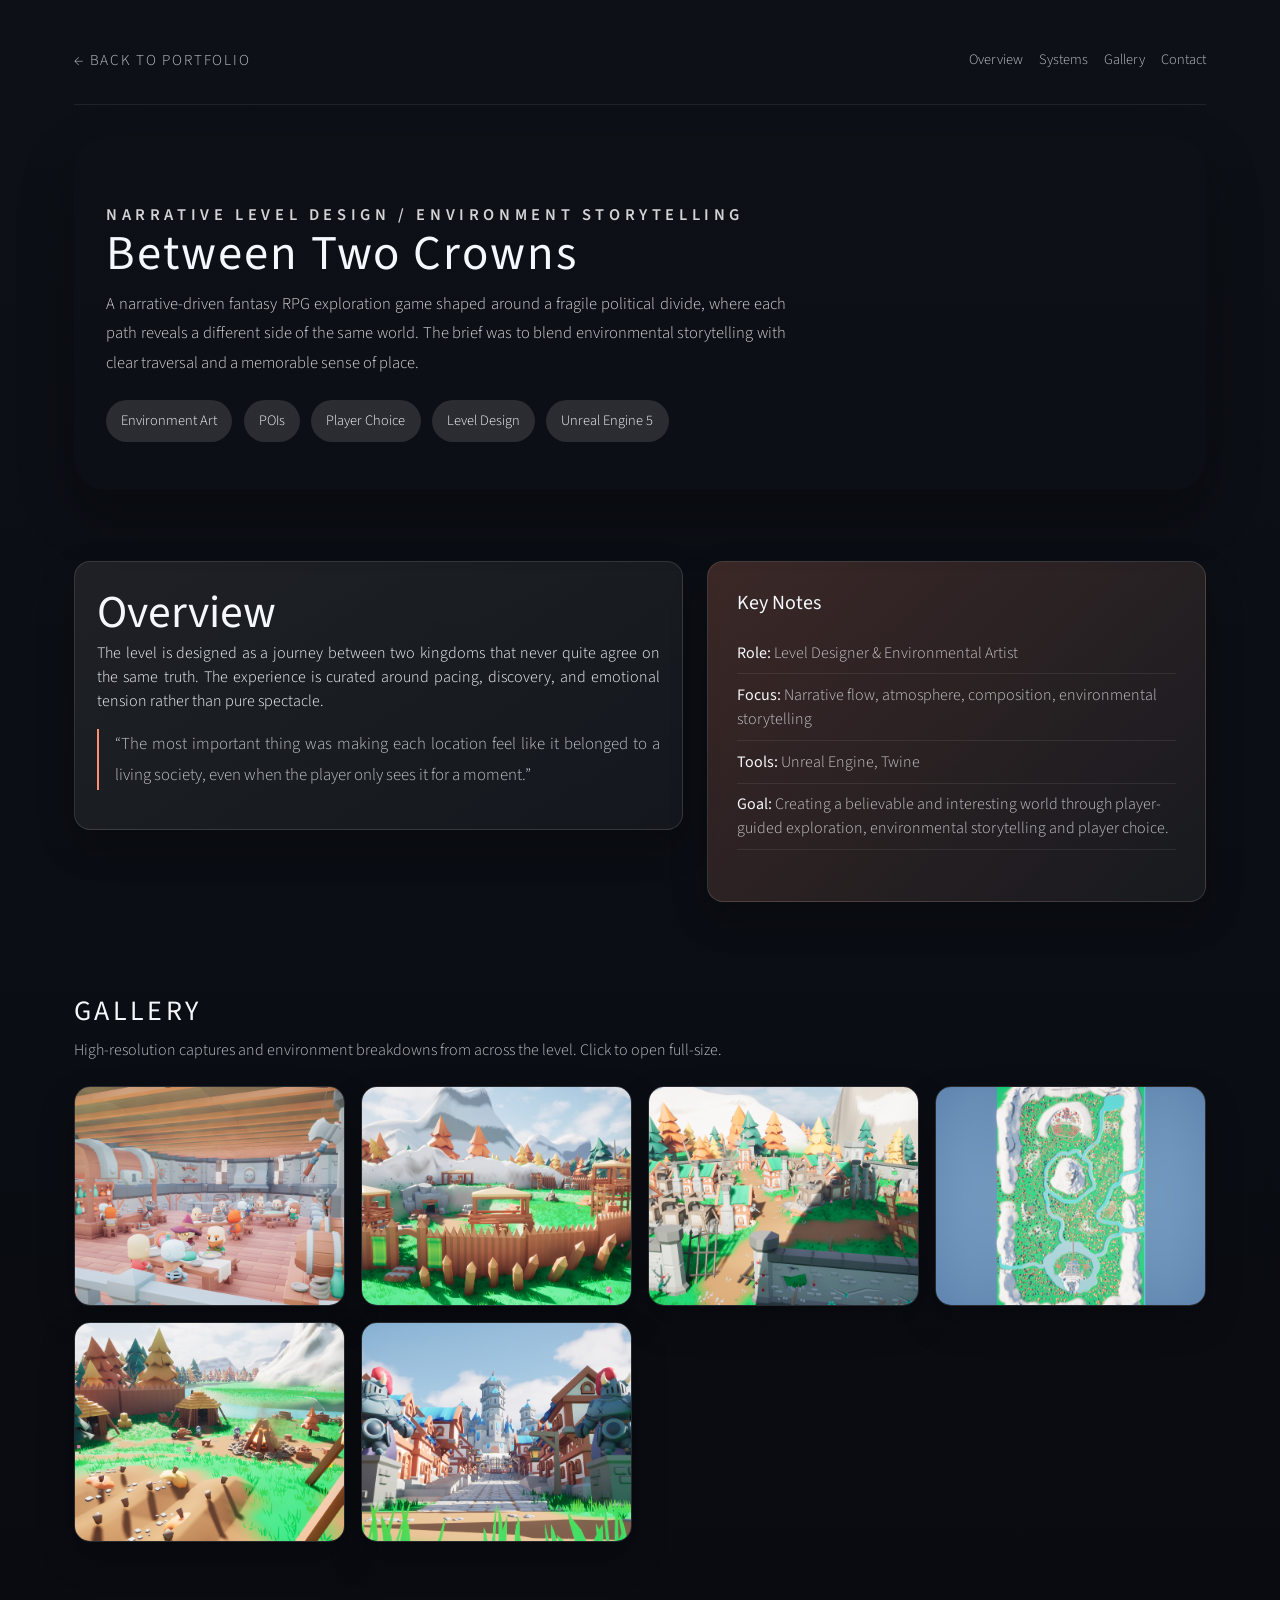
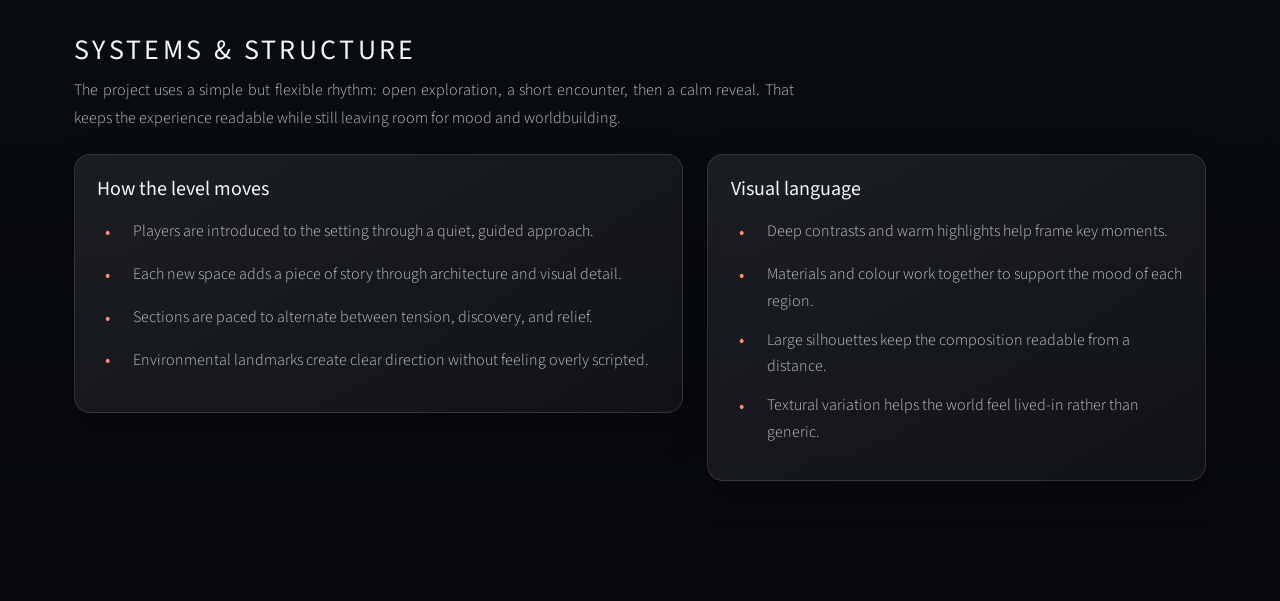
==== between-two-crowns.html @ bf607b64 "Updated to look like old website" ====
<!DOCTYPE HTML>
<html>
	<head>
		<title>Between Two Crowns | Zak Brown</title>
		<meta charset="utf-8" />
		<meta name="viewport" content="width=device-width, initial-scale=1, user-scalable=no" />
		<link rel="stylesheet" href="assets/css/main.css" />
	</head>
	<body class="project-page">
		<div class="project-shell">
			<nav class="project-nav" aria-label="Project navigation">
				<a class="project-nav__link" href="index.html">← Back to portfolio</a>
				<div class="project-nav__menu">
					<a href="#overview">Overview</a>
					<a href="#systems">Systems</a>
					<a href="#gallery">Gallery</a>
					<a href="#contact">Contact</a>
				</div>
			</nav>

			<header class="project-hero">
				<div class="project-hero__content">
					<p class="project-hero__eyebrow">Narrative level design / environment storytelling</p>
					<h1>Between Two Crowns</h1>
					<p>A narrative-driven fantasy RPG exploration game shaped around a fragile political divide, where each path reveals a different side of the same world. The brief was to blend environmental storytelling with clear traversal and a memorable sense of place.</p>
					<div class="project-hero__meta" aria-label="Project tags">
						<span>Environment Art</span>
						<span>POIs</span>
						<span>Player Choice</span>
						<span>Level Design</span>
						<span>Unreal Engine 5</span>
					</div>
				</div>
			</header>

			<section id="overview" class="project-section">
			<div class="project-grid">
				<div class="project-card">
					<h2>Overview</h2>
						<p>The level is designed as a journey between two kingdoms that never quite agree on the same truth. The experience is curated around pacing, discovery, and emotional tension rather than pure spectacle.</p>
						<p class="project-quote">“The most important thing was making each location feel like it belonged to a living society, even when the player only sees it for a moment.”</p>
					</div>
				<div class="project-card project-card--feature">
					<div class="project-section__header">	
						<h3>Key Notes</h3>
							<ul class="project-stat-list">
								<li><strong>Role:</strong> Level Designer &amp; Environmental Artist</li>
								<li><strong>Focus:</strong> Narrative flow, atmosphere, composition, environmental storytelling</li>
								<li><strong>Tools:</strong> Unreal Engine, Twine</li>
								<li><strong>Goal:</strong> Creating a believable and interesting world through player-guided exploration, environmental storytelling and player choice.</li>
							</ul>
				</div>
			</div>
			</section>

			<section id="gallery" class="project-section project-gallery--fullwidth">
				<div class="project-section__header">
			<h2>Gallery</h2>
			<p>High-resolution captures and environment breakdowns from across the level. Click to open full-size.</p>
				</div>
				<div class="project-gallery">
			<img src="images/between-two-crowns/Tavern.png" alt="Tavern" />
			<img src="images/between-two-crowns/SkeletonFort.png" alt="Skeleton Fort" />
			<img src="images/between-two-crowns/RuinedTown.png" alt="Ruined Town" />
			<img src="images/between-two-crowns/Map.png" alt="Level Map" />
			<img src="images/between-two-crowns/Farm.png" alt="Farm" />
			<img src="images/between-two-crowns/Castle.png" alt="Castle" />
				</div>
			</section>

			<section id="systems" class="project-section">
				<div class="project-section__header">
					<h2>Systems & structure</h2>
					<p>The project uses a simple but flexible rhythm: open exploration, a short encounter, then a calm reveal. That keeps the experience readable while still leaving room for mood and worldbuilding.</p>
				</div>
				<div class="project-grid">
					<div class="project-card">
						<h3>How the level moves</h3>
						<ul class="project-list">
							<li>Players are introduced to the setting through a quiet, guided approach.</li>
							<li>Each new space adds a piece of story through architecture and visual detail.</li>
							<li>Sections are paced to alternate between tension, discovery, and relief.</li>
							<li>Environmental landmarks create clear direction without feeling overly scripted.</li>
						</ul>
					</div>
					<div class="project-card">
						<h3>Visual language</h3>
						<ul class="project-list">
							<li>Deep contrasts and warm highlights help frame key moments.</li>
							<li>Materials and colour work together to support the mood of each region.</li>
							<li>Large silhouettes keep the composition readable from a distance.</li>
							<li>Textural variation helps the world feel lived-in rather than generic.</li>
						</ul>
					</div>
				</div>
			</section>
		</div>

	<!-- Scripts -->
		<script src="assets/js/jquery.min.js"></script>
		<script src="assets/js/jquery.dropotron.min.js"></script>
		<script src="assets/js/jquery.scrolly.min.js"></script>
		<script src="assets/js/jquery.scrollex.min.js"></script>
		<script src="assets/js/browser.min.js"></script>
		<script src="assets/js/breakpoints.min.js"></script>
		<script src="assets/js/util.js"></script>
		<script src="assets/js/main.js"></script>

	</body>
</html>
---- assets/css/main.css ----
@import url("https://fonts.googleapis.com/css?family=Source+Sans+Pro:300,300italic,400,400italic,600");
@import url("fontawesome-all.min.css");
:root {
  --color-bg: #0d1117;
  --color-surface: rgba(255, 255, 255, 0.05);
  --color-surface-strong: rgba(255, 255, 255, 0.08);
  --color-text: #f4f7fb;
  --color-text-muted: rgba(244, 247, 251, 0.76);
  --color-accent: #ff8f70;
  --color-accent-strong: #ffb099;
  --color-border: rgba(255, 255, 255, 0.12);
  --radius-lg: 2rem;
  --radius-md: 1rem;
  --shadow-lg: 0 24px 54px rgba(0, 0, 0, 0.32);
  --shadow-md: 0 16px 36px rgba(0, 0, 0, 0.24);
  --space-sm: 1rem;
  --space-md: 1.5rem;
  --space-lg: 2.5rem;
  --content-width: 1180px; }
/*
	Helios by HTML5 UP
	html5up.net | @ajlkn
	Free for personal and commercial use under the CCA 3.0 license (html5up.net/license)
*/
/*
	-----------------------------------------------------------
	Style guide
	-----------------------------------------------------------
	1. Breakpoints
	2. Reset and base styles
	3. Layout and structure
	4. Components and utilities
	5. Page sections
	6. Responsive adjustments
	-----------------------------------------------------------
*/
html, body, div, span, applet, object,
iframe, h1, h2, h3, h4, h5, h6, p, blockquote,
pre, a, abbr, acronym, address, big, cite,
code, del, dfn, em, img, ins, kbd, q, s, samp,
small, strike, strong, sub, sup, tt, var, b,
u, i, center, dl, dt, dd, ol, ul, li, fieldset,
form, label, legend, table, caption, tbody,
tfoot, thead, tr, th, td, article, aside,
canvas, details, embed, figure, figcaption,
footer, header, hgroup, menu, nav, output, ruby,
section, summary, time, mark, audio, video {
  margin: 0;
  padding: 0;
  border: 0;
  font-size: 100%;
  font: inherit;
  vertical-align: baseline; }

article, aside, details, figcaption, figure,
footer, header, hgroup, menu, nav, section {
  display: block; }

body {
  line-height: 1; }

ol, ul {
  list-style: none; }

blockquote, q {
  quotes: none; }
  blockquote:before, blockquote:after, q:before, q:after {
    content: '';
    content: none; }

table {
  border-collapse: collapse;
  border-spacing: 0; }

body {
  -webkit-text-size-adjust: none; }

mark {
  background-color: transparent;
  color: inherit; }

input::-moz-focus-inner {
  border: 0;
  padding: 0; }

input, select, textarea {
  -moz-appearance: none;
  -webkit-appearance: none;
  -ms-appearance: none;
  appearance: none; }

/* Basic */
html {
  box-sizing: border-box; }

*, *:before, *:after {
  box-sizing: inherit; }

body {
  background: var(--color-bg);
  color: var(--color-text);
  font-size: 15pt;
  line-height: 1.85em;
  font-family: "Source Sans Pro", sans-serif;
  font-weight: 300; }
  body.is-preload *, body.is-preload *:before, body.is-preload *:after {
    -moz-animation: none !important;
    -webkit-animation: none !important;
    -ms-animation: none !important;
    animation: none !important;
    -moz-transition: none !important;
    -webkit-transition: none !important;
    -ms-transition: none !important;
    transition: none !important; }

input, textarea, select {
  font-size: 15pt;
  line-height: 1.85em;
  font-family: "Source Sans Pro", sans-serif;
  font-weight: 300; }

h1, h2, h3, h4, h5, h6 {
  font-weight: 400;
  color: var(--color-text);
  line-height: 1.25em; }

h1 a, h2 a, h3 a, h4 a, h5 a, h6 a {
  color: inherit;
  text-decoration: none;
  border-bottom-color: transparent; }

h1 strong, h2 strong, h3 strong, h4 strong, h5 strong, h6 strong {
  font-weight: 600; }

h2 {
  font-size: 2.85em; }

h3 {
  font-size: 1.25em; }

h4 {
  font-size: 1em;
  margin: 0 0 0.25em 0; }

strong, b {
  font-weight: 400;
  color: var(--color-text); }

em, i {
  font-style: italic; }

a {
  color: inherit;
  border-bottom: solid 1px rgba(128, 128, 128, 0.15);
  text-decoration: none;
  -moz-transition: background-color 0.35s ease-in-out, color 0.35s ease-in-out, border-bottom-color 0.35s ease-in-out;
  -webkit-transition: background-color 0.35s ease-in-out, color 0.35s ease-in-out, border-bottom-color 0.35s ease-in-out;
  -ms-transition: background-color 0.35s ease-in-out, color 0.35s ease-in-out, border-bottom-color 0.35s ease-in-out;
  transition: background-color 0.35s ease-in-out, color 0.35s ease-in-out, border-bottom-color 0.35s ease-in-out; }
  a:hover {
    color: #ef8376;
    border-bottom-color: transparent; }

sub {
  position: relative;
  top: 0.5em;
  font-size: 0.8em; }

sup {
  position: relative;
  top: -0.5em;
  font-size: 0.8em; }

blockquote {
  border-left: solid 0.5em rgba(128, 128, 128, 0.2);
  padding: 1em 0 1em 2em;
  font-style: italic; }

p, ul, ol, dl, table {
  margin-bottom: 1em; }

p {
  text-align: justify; }

br.clear {
  clear: both; }

hr {
  position: relative;
  display: block;
  border: 0;
  top: 4.5em;
  margin-bottom: 9em;
  height: 6px;
  border-top: solid 1px rgba(128, 128, 128, 0.2);
  border-bottom: solid 1px rgba(128, 128, 128, 0.2); }
  hr:before, hr:after {
    content: '';
    position: absolute;
    top: -8px;
    display: block;
    width: 1px;
    height: 21px;
    background: rgba(128, 128, 128, 0.2); }
  hr:before {
    left: -1px; }
  hr:after {
    right: -1px; }

.timestamp {
  color: rgba(128, 128, 128, 0.75);
  font-size: 0.8em; }

/* Container */
.container {
  margin: 0 auto;
  max-width: 100%;
  width: 1400px; }
  @media screen and (max-width: 1680px) {
    .container {
      width: 1200px; } }
  @media screen and (max-width: 1280px) {
    .container {
      width: 100%; } }
  @media screen and (max-width: 960px) {
    .container {
      width: 100%; } }
  @media screen and (max-width: 840px) {
    .container {
      width: 100%; } }
  @media screen and (max-width: 736px) {
    .container {
      width: 100%; } }
/* Row */
.row {
  display: flex;
  flex-wrap: wrap;
  box-sizing: border-box;
  align-items: stretch; }
  .row > * {
    box-sizing: border-box; }
  .row.gtr-uniform > * > :last-child {
    margin-bottom: 0; }
  .row.aln-left {
    justify-content: flex-start; }
  .row.aln-center {
    justify-content: center; }
  .row.aln-right {
    justify-content: flex-end; }
  .row.aln-top {
    align-items: flex-start; }
  .row.aln-middle {
    align-items: center; }
  .row.aln-bottom {
    align-items: flex-end; }
  .row > .imp {
    order: -1; }
  .row > .col-1 {
    width: 8.33333%; }
  .row > .off-1 {
    margin-left: 8.33333%; }
  .row > .col-2 {
    width: 16.66667%; }
  .row > .off-2 {
    margin-left: 16.66667%; }
  .row > .col-3 {
    width: 25%; }
  .row > .off-3 {
    margin-left: 25%; }
  .row > .col-4 {
    width: 33.33333%; }
  .row > .off-4 {
    margin-left: 33.33333%; }
  .row > .col-5 {
    width: 41.66667%; }
  .row > .off-5 {
    margin-left: 41.66667%; }
  .row > .col-6 {
    width: 50%; }
  .row > .off-6 {
    margin-left: 50%; }
  .row > .col-7 {
    width: 58.33333%; }
  .row > .off-7 {
    margin-left: 58.33333%; }
  .row > .col-8 {
    width: 66.66667%; }
  .row > .off-8 {
    margin-left: 66.66667%; }
  .row > .col-9 {
    width: 75%; }
  .row > .off-9 {
    margin-left: 75%; }
  .row > .col-10 {
    width: 83.33333%; }
  .row > .off-10 {
    margin-left: 83.33333%; }
  .row > .col-11 {
    width: 91.66667%; }
  .row > .off-11 {
    margin-left: 91.66667%; }
  .row > .col-12 {
    width: 100%; }
  .row > .off-12 {
    margin-left: 100%; }
  .row.gtr-0 {
    margin-top: 0px;
    margin-left: 0px; }
    .row.gtr-0 > * {
      padding: 0px 0 0 0px; }
    .row.gtr-0.gtr-uniform {
      margin-top: 0px; }
      .row.gtr-0.gtr-uniform > * {
        padding-top: 0px; }
  .row.gtr-25 {
    margin-top: -10px;
    margin-left: -10px; }
    .row.gtr-25 > * {
      padding: 10px 0 0 10px; }
    .row.gtr-25.gtr-uniform {
      margin-top: -10px; }
      .row.gtr-25.gtr-uniform > * {
        padding-top: 10px; }
  .row.gtr-50 {
    margin-top: -20px;
    margin-left: -20px; }
    .row.gtr-50 > * {
      padding: 20px 0 0 20px; }
    .row.gtr-50.gtr-uniform {
      margin-top: -20px; }
      .row.gtr-50.gtr-uniform > * {
        padding-top: 20px; }
  .row {
    margin-top: -40px;
    margin-left: -40px; }
    .row > * {
      padding: 40px 0 0 40px; }
    .row.gtr-uniform {
      margin-top: -40px; }
      .row.gtr-uniform > * {
        padding-top: 40px; }
  .row.gtr-150 {
    margin-top: -60px;
    margin-left: -60px; }
    .row.gtr-150 > * {
      padding: 60px 0 0 60px; }
    .row.gtr-150.gtr-uniform {
      margin-top: -60px; }
      .row.gtr-150.gtr-uniform > * {
        padding-top: 60px; }
  .row.gtr-200 {
    margin-top: -80px;
    margin-left: -80px; }
    .row.gtr-200 > * {
      padding: 80px 0 0 80px; }
    .row.gtr-200.gtr-uniform {
      margin-top: -80px; }
      .row.gtr-200.gtr-uniform > * {
        padding-top: 80px; }
  @media screen and (max-width: 1680px) {
    .row {
      display: flex;
      flex-wrap: wrap;
      box-sizing: border-box;
      align-items: stretch; }
      .row > * {
        box-sizing: border-box; }
      .row.gtr-uniform > * > :last-child {
        margin-bottom: 0; }
      .row.aln-left {
        justify-content: flex-start; }
      .row.aln-center {
        justify-content: center; }
      .row.aln-right {
        justify-content: flex-end; }
      .row.aln-top {
        align-items: flex-start; }
      .row.aln-middle {
        align-items: center; }
      .row.aln-bottom {
        align-items: flex-end; }
      .row > .imp-wide {
        order: -1; }
      .row > .col-1-wide {
        width: 8.33333%; }
      .row > .off-1-wide {
        margin-left: 8.33333%; }
      .row > .col-2-wide {
        width: 16.66667%; }
      .row > .off-2-wide {
        margin-left: 16.66667%; }
      .row > .col-3-wide {
        width: 25%; }
      .row > .off-3-wide {
        margin-left: 25%; }
      .row > .col-4-wide {
        width: 33.33333%; }
      .row > .off-4-wide {
        margin-left: 33.33333%; }
      .row > .col-5-wide {
        width: 41.66667%; }
      .row > .off-5-wide {
        margin-left: 41.66667%; }
      .row > .col-6-wide {
        width: 50%; }
      .row > .off-6-wide {
        margin-left: 50%; }
      .row > .col-7-wide {
        width: 58.33333%; }
      .row > .off-7-wide {
        margin-left: 58.33333%; }
      .row > .col-8-wide {
        width: 66.66667%; }
      .row > .off-8-wide {
        margin-left: 66.66667%; }
      .row > .col-9-wide {
        width: 75%; }
      .row > .off-9-wide {
        margin-left: 75%; }
      .row > .col-10-wide {
        width: 83.33333%; }
      .row > .off-10-wide {
        margin-left: 83.33333%; }
      .row > .col-11-wide {
        width: 91.66667%; }
      .row > .off-11-wide {
        margin-left: 91.66667%; }
      .row > .col-12-wide {
        width: 100%; }
      .row > .off-12-wide {
        margin-left: 100%; }
      .row.gtr-0 {
        margin-top: 0px;
        margin-left: 0px; }
        .row.gtr-0 > * {
          padding: 0px 0 0 0px; }
        .row.gtr-0.gtr-uniform {
          margin-top: 0px; }
          .row.gtr-0.gtr-uniform > * {
            padding-top: 0px; }
      .row.gtr-25 {
        margin-top: -10px;
        margin-left: -10px; }
        .row.gtr-25 > * {
          padding: 10px 0 0 10px; }
        .row.gtr-25.gtr-uniform {
          margin-top: -10px; }
          .row.gtr-25.gtr-uniform > * {
            padding-top: 10px; }
      .row.gtr-50 {
        margin-top: -20px;
        margin-left: -20px; }
        .row.gtr-50 > * {
          padding: 20px 0 0 20px; }
        .row.gtr-50.gtr-uniform {
          margin-top: -20px; }
          .row.gtr-50.gtr-uniform > * {
            padding-top: 20px; }
      .row {
        margin-top: -40px;
        margin-left: -40px; }
        .row > * {
          padding: 40px 0 0 40px; }
        .row.gtr-uniform {
          margin-top: -40px; }
          .row.gtr-uniform > * {
            padding-top: 40px; }
      .row.gtr-150 {
        margin-top: -60px;
        margin-left: -60px; }
        .row.gtr-150 > * {
          padding: 60px 0 0 60px; }
        .row.gtr-150.gtr-uniform {
          margin-top: -60px; }
          .row.gtr-150.gtr-uniform > * {
            padding-top: 60px; }
      .row.gtr-200 {
        margin-top: -80px;
        margin-left: -80px; }
        .row.gtr-200 > * {
          padding: 80px 0 0 80px; }
        .row.gtr-200.gtr-uniform {
          margin-top: -80px; }
          .row.gtr-200.gtr-uniform > * {
            padding-top: 80px; } }
  @media screen and (max-width: 1280px) {
    .row {
      display: flex;
      flex-wrap: wrap;
      box-sizing: border-box;
      align-items: stretch; }
      .row > * {
        box-sizing: border-box; }
      .row.gtr-uniform > * > :last-child {
        margin-bottom: 0; }
      .row.aln-left {
        justify-content: flex-start; }
      .row.aln-center {
        justify-content: center; }
      .row.aln-right {
        justify-content: flex-end; }
      .row.aln-top {
        align-items: flex-start; }
      .row.aln-middle {
        align-items: center; }
      .row.aln-bottom {
        align-items: flex-end; }
      .row > .imp-normal {
        order: -1; }
      .row > .col-1-normal {
        width: 8.33333%; }
      .row > .off-1-normal {
        margin-left: 8.33333%; }
      .row > .col-2-normal {
        width: 16.66667%; }
      .row > .off-2-normal {
        margin-left: 16.66667%; }
      .row > .col-3-normal {
        width: 25%; }
      .row > .off-3-normal {
        margin-left: 25%; }
      .row > .col-4-normal {
        width: 33.33333%; }
      .row > .off-4-normal {
        margin-left: 33.33333%; }
      .row > .col-5-normal {
        width: 41.66667%; }
      .row > .off-5-normal {
        margin-left: 41.66667%; }
      .row > .col-6-normal {
        width: 50%; }
      .row > .off-6-normal {
        margin-left: 50%; }
      .row > .col-7-normal {
        width: 58.33333%; }
      .row > .off-7-normal {
        margin-left: 58.33333%; }
      .row > .col-8-normal {
        width: 66.66667%; }
      .row > .off-8-normal {
        margin-left: 66.66667%; }
      .row > .col-9-normal {
        width: 75%; }
      .row > .off-9-normal {
        margin-left: 75%; }
      .row > .col-10-normal {
        width: 83.33333%; }
      .row > .off-10-normal {
        margin-left: 83.33333%; }
      .row > .col-11-normal {
        width: 91.66667%; }
      .row > .off-11-normal {
        margin-left: 91.66667%; }
      .row > .col-12-normal {
        width: 100%; }
      .row > .off-12-normal {
        margin-left: 100%; }
      .row.gtr-0 {
        margin-top: 0px;
        margin-left: 0px; }
        .row.gtr-0 > * {
          padding: 0px 0 0 0px; }
        .row.gtr-0.gtr-uniform {
          margin-top: 0px; }
          .row.gtr-0.gtr-uniform > * {
            padding-top: 0px; }
      .row.gtr-25 {
        margin-top: -9px;
        margin-left: -9px; }
        .row.gtr-25 > * {
          padding: 9px 0 0 9px; }
        .row.gtr-25.gtr-uniform {
          margin-top: -9px; }
          .row.gtr-25.gtr-uniform > * {
            padding-top: 9px; }
      .row.gtr-50 {
        margin-top: -18px;
        margin-left: -18px; }
        .row.gtr-50 > * {
          padding: 18px 0 0 18px; }
        .row.gtr-50.gtr-uniform {
          margin-top: -18px; }
          .row.gtr-50.gtr-uniform > * {
            padding-top: 18px; }
      .row {
        margin-top: -36px;
        margin-left: -36px; }
        .row > * {
          padding: 36px 0 0 36px; }
        .row.gtr-uniform {
          margin-top: -36px; }
          .row.gtr-uniform > * {
            padding-top: 36px; }
      .row.gtr-150 {
        margin-top: -54px;
        margin-left: -54px; }
        .row.gtr-150 > * {
          padding: 54px 0 0 54px; }
        .row.gtr-150.gtr-uniform {
          margin-top: -54px; }
          .row.gtr-150.gtr-uniform > * {
            padding-top: 54px; }
      .row.gtr-200 {
        margin-top: -72px;
        margin-left: -72px; }
        .row.gtr-200 > * {
          padding: 72px 0 0 72px; }
        .row.gtr-200.gtr-uniform {
          margin-top: -72px; }
          .row.gtr-200.gtr-uniform > * {
            padding-top: 72px; } }
  @media screen and (max-width: 960px) {
    .row {
      display: flex;
      flex-wrap: wrap;
      box-sizing: border-box;
      align-items: stretch; }
      .row > * {
        box-sizing: border-box; }
      .row.gtr-uniform > * > :last-child {
        margin-bottom: 0; }
      .row.aln-left {
        justify-content: flex-start; }
      .row.aln-center {
        justify-content: center; }
      .row.aln-right {
        justify-content: flex-end; }
      .row.aln-top {
        align-items: flex-start; }
      .row.aln-middle {
        align-items: center; }
      .row.aln-bottom {
        align-items: flex-end; }
      .row > .imp-narrow {
        order: -1; }
      .row > .col-1-narrow {
        width: 8.33333%; }
      .row > .off-1-narrow {
        margin-left: 8.33333%; }
      .row > .col-2-narrow {
        width: 16.66667%; }
      .row > .off-2-narrow {
        margin-left: 16.66667%; }
      .row > .col-3-narrow {
        width: 25%; }
      .row > .off-3-narrow {
        margin-left: 25%; }
      .row > .col-4-narrow {
        width: 33.33333%; }
      .row > .off-4-narrow {
        margin-left: 33.33333%; }
      .row > .col-5-narrow {
        width: 41.66667%; }
      .row > .off-5-narrow {
        margin-left: 41.66667%; }
      .row > .col-6-narrow {
        width: 50%; }
      .row > .off-6-narrow {
        margin-left: 50%; }
      .row > .col-7-narrow {
        width: 58.33333%; }
      .row > .off-7-narrow {
        margin-left: 58.33333%; }
      .row > .col-8-narrow {
        width: 66.66667%; }
      .row > .off-8-narrow {
        margin-left: 66.66667%; }
      .row > .col-9-narrow {
        width: 75%; }
      .row > .off-9-narrow {
        margin-left: 75%; }
      .row > .col-10-narrow {
        width: 83.33333%; }
      .row > .off-10-narrow {
        margin-left: 83.33333%; }
      .row > .col-11-narrow {
        width: 91.66667%; }
      .row > .off-11-narrow {
        margin-left: 91.66667%; }
      .row > .col-12-narrow {
        width: 100%; }
      .row > .off-12-narrow {
        margin-left: 100%; }
      .row.gtr-0 {
        margin-top: 0px;
        margin-left: 0px; }
        .row.gtr-0 > * {
          padding: 0px 0 0 0px; }
        .row.gtr-0.gtr-uniform {
          margin-top: 0px; }
          .row.gtr-0.gtr-uniform > * {
            padding-top: 0px; }
      .row.gtr-25 {
        margin-top: -8px;
        margin-left: -8px; }
        .row.gtr-25 > * {
          padding: 8px 0 0 8px; }
        .row.gtr-25.gtr-uniform {
          margin-top: -8px; }
          .row.gtr-25.gtr-uniform > * {
            padding-top: 8px; }
      .row.gtr-50 {
        margin-top: -16px;
        margin-left: -16px; }
        .row.gtr-50 > * {
          padding: 16px 0 0 16px; }
        .row.gtr-50.gtr-uniform {
          margin-top: -16px; }
          .row.gtr-50.gtr-uniform > * {
            padding-top: 16px; }
      .row {
        margin-top: -32px;
        margin-left: -32px; }
        .row > * {
          padding: 32px 0 0 32px; }
        .row.gtr-uniform {
          margin-top: -32px; }
          .row.gtr-uniform > * {
            padding-top: 32px; }
      .row.gtr-150 {
        margin-top: -48px;
        margin-left: -48px; }
        .row.gtr-150 > * {
          padding: 48px 0 0 48px; }
        .row.gtr-150.gtr-uniform {
          margin-top: -48px; }
          .row.gtr-150.gtr-uniform > * {
            padding-top: 48px; }
      .row.gtr-200 {
        margin-top: -64px;
        margin-left: -64px; }
        .row.gtr-200 > * {
          padding: 64px 0 0 64px; }
        .row.gtr-200.gtr-uniform {
          margin-top: -64px; }
          .row.gtr-200.gtr-uniform > * {
            padding-top: 64px; } }
  @media screen and (max-width: 840px) {
    .row {
      display: flex;
      flex-wrap: wrap;
      box-sizing: border-box;
      align-items: stretch; }
      .row > * {
        box-sizing: border-box; }
      .row.gtr-uniform > * > :last-child {
        margin-bottom: 0; }
      .row.aln-left {
        justify-content: flex-start; }
      .row.aln-center {
        justify-content: center; }
      .row.aln-right {
        justify-content: flex-end; }
      .row.aln-top {
        align-items: flex-start; }
      .row.aln-middle {
        align-items: center; }
      .row.aln-bottom {
        align-items: flex-end; }
      .row > .imp-narrower {
        order: -1; }
      .row > .col-1-narrower {
        width: 8.33333%; }
      .row > .off-1-narrower {
        margin-left: 8.33333%; }
      .row > .col-2-narrower {
        width: 16.66667%; }
      .row > .off-2-narrower {
        margin-left: 16.66667%; }
      .row > .col-3-narrower {
        width: 25%; }
      .row > .off-3-narrower {
        margin-left: 25%; }
      .row > .col-4-narrower {
        width: 33.33333%; }
      .row > .off-4-narrower {
        margin-left: 33.33333%; }
      .row > .col-5-narrower {
        width: 41.66667%; }
      .row > .off-5-narrower {
        margin-left: 41.66667%; }
      .row > .col-6-narrower {
        width: 50%; }
      .row > .off-6-narrower {
        margin-left: 50%; }
      .row > .col-7-narrower {
        width: 58.33333%; }
      .row > .off-7-narrower {
        margin-left: 58.33333%; }
      .row > .col-8-narrower {
        width: 66.66667%; }
      .row > .off-8-narrower {
        margin-left: 66.66667%; }
      .row > .col-9-narrower {
        width: 75%; }
      .row > .off-9-narrower {
        margin-left: 75%; }
      .row > .col-10-narrower {
        width: 83.33333%; }
      .row > .off-10-narrower {
        margin-left: 83.33333%; }
      .row > .col-11-narrower {
        width: 91.66667%; }
      .row > .off-11-narrower {
        margin-left: 91.66667%; }
      .row > .col-12-narrower {
        width: 100%; }
      .row > .off-12-narrower {
        margin-left: 100%; }
      .row.gtr-0 {
        margin-top: 0px;
        margin-left: 0px; }
        .row.gtr-0 > * {
          padding: 0px 0 0 0px; }
        .row.gtr-0.gtr-uniform {
          margin-top: 0px; }
          .row.gtr-0.gtr-uniform > * {
            padding-top: 0px; }
      .row.gtr-25 {
        margin-top: -8px;
        margin-left: -8px; }
        .row.gtr-25 > * {
          padding: 8px 0 0 8px; }
        .row.gtr-25.gtr-uniform {
          margin-top: -8px; }
          .row.gtr-25.gtr-uniform > * {
            padding-top: 8px; }
      .row.gtr-50 {
        margin-top: -16px;
        margin-left: -16px; }
        .row.gtr-50 > * {
          padding: 16px 0 0 16px; }
        .row.gtr-50.gtr-uniform {
          margin-top: -16px; }
          .row.gtr-50.gtr-uniform > * {
            padding-top: 16px; }
      .row {
        margin-top: -32px;
        margin-left: -32px; }
        .row > * {
          padding: 32px 0 0 32px; }
        .row.gtr-uniform {
          margin-top: -32px; }
          .row.gtr-uniform > * {
            padding-top: 32px; }
      .row.gtr-150 {
        margin-top: -48px;
        margin-left: -48px; }
        .row.gtr-150 > * {
          padding: 48px 0 0 48px; }
        .row.gtr-150.gtr-uniform {
          margin-top: -48px; }
          .row.gtr-150.gtr-uniform > * {
            padding-top: 48px; }
      .row.gtr-200 {
        margin-top: -64px;
        margin-left: -64px; }
        .row.gtr-200 > * {
          padding: 64px 0 0 64px; }
        .row.gtr-200.gtr-uniform {
          margin-top: -64px; }
          .row.gtr-200.gtr-uniform > * {
            padding-top: 64px; } }
  @media screen and (max-width: 736px) {
    .row {
      display: flex;
      flex-wrap: wrap;
      box-sizing: border-box;
      align-items: stretch; }
      .row > * {
        box-sizing: border-box; }
      .row.gtr-uniform > * > :last-child {
        margin-bottom: 0; }
      .row.aln-left {
        justify-content: flex-start; }
      .row.aln-center {
        justify-content: center; }
      .row.aln-right {
        justify-content: flex-end; }
      .row.aln-top {
        align-items: flex-start; }
      .row.aln-middle {
        align-items: center; }
      .row.aln-bottom {
        align-items: flex-end; }
      .row > .imp-mobile {
        order: -1; }
      .row > .col-1-mobile {
        width: 8.33333%; }
      .row > .off-1-mobile {
        margin-left: 8.33333%; }
      .row > .col-2-mobile {
        width: 16.66667%; }
      .row > .off-2-mobile {
        margin-left: 16.66667%; }
      .row > .col-3-mobile {
        width: 25%; }
      .row > .off-3-mobile {
        margin-left: 25%; }
      .row > .col-4-mobile {
        width: 33.33333%; }
      .row > .off-4-mobile {
        margin-left: 33.33333%; }
      .row > .col-5-mobile {
        width: 41.66667%; }
      .row > .off-5-mobile {
        margin-left: 41.66667%; }
      .row > .col-6-mobile {
        width: 50%; }
      .row > .off-6-mobile {
        margin-left: 50%; }
      .row > .col-7-mobile {
        width: 58.33333%; }
      .row > .off-7-mobile {
        margin-left: 58.33333%; }
      .row > .col-8-mobile {
        width: 66.66667%; }
      .row > .off-8-mobile {
        margin-left: 66.66667%; }
      .row > .col-9-mobile {
        width: 75%; }
      .row > .off-9-mobile {
        margin-left: 75%; }
      .row > .col-10-mobile {
        width: 83.33333%; }
      .row > .off-10-mobile {
        margin-left: 83.33333%; }
      .row > .col-11-mobile {
        width: 91.66667%; }
      .row > .off-11-mobile {
        margin-left: 91.66667%; }
      .row > .col-12-mobile {
        width: 100%; }
      .row > .off-12-mobile {
        margin-left: 100%; }
      .row.gtr-0 {
        margin-top: 0px;
        margin-left: 0px; }
        .row.gtr-0 > * {
          padding: 0px 0 0 0px; }
        .row.gtr-0.gtr-uniform {
          margin-top: 0px; }
          .row.gtr-0.gtr-uniform > * {
            padding-top: 0px; }
      .row.gtr-25 {
        margin-top: -5px;
        margin-left: -5px; }
        .row.gtr-25 > * {
          padding: 5px 0 0 5px; }
        .row.gtr-25.gtr-uniform {
          margin-top: -5px; }
          .row.gtr-25.gtr-uniform > * {
            padding-top: 5px; }
      .row.gtr-50 {
        margin-top: -10px;
        margin-left: -10px; }
        .row.gtr-50 > * {
          padding: 10px 0 0 10px; }
        .row.gtr-50.gtr-uniform {
          margin-top: -10px; }
          .row.gtr-50.gtr-uniform > * {
            padding-top: 10px; }
      .row {
        margin-top: -20px;
        margin-left: -20px; }
        .row > * {
          padding: 20px 0 0 20px; }
        .row.gtr-uniform {
          margin-top: -20px; }
          .row.gtr-uniform > * {
            padding-top: 20px; }
      .row.gtr-150 {
        margin-top: -30px;
        margin-left: -30px; }
        .row.gtr-150 > * {
          padding: 30px 0 0 30px; }
        .row.gtr-150.gtr-uniform {
          margin-top: -30px; }
          .row.gtr-150.gtr-uniform > * {
            padding-top: 30px; }
      .row.gtr-200 {
        margin-top: -40px;
        margin-left: -40px; }
        .row.gtr-200 > * {
          padding: 40px 0 0 40px; }
        .row.gtr-200.gtr-uniform {
          margin-top: -40px; }
          .row.gtr-200.gtr-uniform > * {
            padding-top: 40px; } }
/* Sections/Article */
section, article {
  margin-bottom: 3em; }
  section > :last-child, section:last-child, article > :last-child, article:last-child {
    margin-bottom: 0; }
  section.special > header, section.special > footer, article.special > header, article.special > footer {
    text-align: center; }

.row > section, .row > article {
  margin-bottom: 0; }

header {
  margin: 0 0 1em 0; }
  header > p {
    display: block;
    font-size: 1.5em;
    margin: 1em 0 2em 0;
    line-height: 1.5em;
    text-align: inherit; }

footer {
  margin: 2.5em 0 0 0; }

/* Image */
.image {
  position: relative;
  display: inline-block;
  border: 0;
  outline: 0; }
  .image img {
    display: block;
    width: 100%; }
  .image.fit {
    display: block;
    width: 100%; }
  .image.featured {
    display: block;
    width: 100%;
    margin: 0 0 4em 0; }
  .image.left {
    float: left;
    margin: 0 2em 2em 0; }
  .image.centered {
    display: block;
    margin: 0 0 2em 0; }
    .image.centered img {
      margin: 0 auto;
      width: auto; }

/* List */
ul {
  list-style: disc;
  padding-left: 1em; }
  ul li {
    padding-left: 0.5em; }

ol {
  list-style: decimal;
  padding-left: 1.25em; }
  ol li {
    padding-left: 0.25em; }

/* Actions */
ul.actions {
  margin: 3em 0 0 0;
  list-style: none;
  padding-left: 0; }
  form ul.actions {
    margin-top: 0; }
  ul.actions li {
    display: inline-block;
    margin: 0 0.75em 0 0.75em;
    padding-left: 0; }
    ul.actions li:first-child {
      margin-left: 0; }
    ul.actions li:last-child {
      margin-right: 0; }

/* Divided */
ul.divided {
  list-style: none;
  padding-left: 0; }
  ul.divided li {
    border-top: solid 1px rgba(128, 128, 128, 0.2);
    padding-top: 1.5em;
    margin-top: 1.5em;
    padding-left: 0; }
    ul.divided li:first-child {
      border-top: 0;
      padding-top: 0;
      margin-top: 0; }

/* Menu */
ul.menu {
  height: 1em;
  line-height: 1em;
  list-style: none;
  padding-left: 0; }
  ul.menu li {
    display: inline-block;
    border-left: solid 1px rgba(128, 128, 128, 0.2);
    padding-left: 1.25em;
    margin-left: 1.25em; }
    ul.menu li:first-child {
      border-left: 0;
      padding-left: 0;
      margin-left: 0; }

/* Icons */
ul.icons {
  position: relative;
  background: rgba(128, 128, 128, 0.05);
  border-radius: 4em;
  display: inline-block;
  padding: 0.35em 0.75em 0.35em 0.75em;
  font-size: 1.25em;
  cursor: default;
  list-style: none; }
  ul.icons li {
    display: inline-block;
    padding-left: 0; }
    ul.icons li a {
      display: inline-block;
      background: none;
      width: 2.5em;
      height: 2.5em;
      line-height: 2.5em;
      text-align: center;
      border-radius: 100%;
      border: 0;
      color: inherit; }
      ul.icons li a:hover {
        color: #ef8376; }

/* Form */
form label {
  display: block;
  font-weight: 400;
  color: #483949;
  margin: 0 0 1em 0; }

form input[type="text"],
form input[type="email"],
form input[type="password"],
form select,
form textarea {
  -webkit-appearance: none;
  display: block;
  border: 0;
  background: #fafafa;
  width: 100%;
  border-radius: 0.5em;
  border: solid 1px #E5E5E5;
  padding: 1em;
  -moz-transition: background-color 0.35s ease-in-out, border-color 0.35s ease-in-out;
  -webkit-transition: background-color 0.35s ease-in-out, border-color 0.35s ease-in-out;
  -ms-transition: background-color 0.35s ease-in-out, border-color 0.35s ease-in-out;
  transition: background-color 0.35s ease-in-out, border-color 0.35s ease-in-out; }
  form input[type="text"]:focus,
  form input[type="email"]:focus,
  form input[type="password"]:focus,
  form select:focus,
  form textarea:focus {
    background: #fff;
    border-color: #df7366; }

form input[type="text"],
form input[type="email"],
form input[type="password"],
form select {
  line-height: 1em; }

form textarea {
  min-height: 9em; }

form ::-webkit-input-placeholder {
  color: #555 !important; }

form :-moz-placeholder {
  color: #555 !important; }

form ::-moz-placeholder {
  color: #555 !important; }

form :-ms-input-placeholder {
  color: #555 !important; }

form ::-moz-focus-inner {
  border: 0; }

/* Table */
table {
  width: 100%; }
  table.default {
    width: 100%; }
    table.default tbody tr {
      border-top: solid 1px #e5e5e5; }
      table.default tbody tr:first-child {
        border-top: 0; }
      table.default tbody tr:nth-child(2n+1) {
        background: #fafafa; }
    table.default td {
      padding: 0.5em 1em 0.5em 1em; }
    table.default th {
      text-align: left;
      font-weight: 400;
      padding: 0.5em 1em 0.5em 1em; }
    table.default thead {
      border-bottom: solid 2px #e5e5e5; }
    table.default tfoot {
      border-top: solid 2px #e5e5e5; }

/* Button */
input[type="button"],
input[type="submit"],
input[type="reset"],
button,
.button {
  position: relative;
  display: inline-block;
  background: #df7366;
  color: #fff;
  text-align: center;
  border-radius: 0.5em;
  text-decoration: none;
  padding: 0.65em 3em 0.65em 3em;
  border: 0;
  cursor: pointer;
  outline: 0;
  font-weight: 300;
  -moz-transition: background-color 0.35s ease-in-out, color 0.35s ease-in-out, border-bottom-color 0.35s ease-in-out;
  -webkit-transition: background-color 0.35s ease-in-out, color 0.35s ease-in-out, border-bottom-color 0.35s ease-in-out;
  -ms-transition: background-color 0.35s ease-in-out, color 0.35s ease-in-out, border-bottom-color 0.35s ease-in-out;
  transition: background-color 0.35s ease-in-out, color 0.35s ease-in-out, border-bottom-color 0.35s ease-in-out; }
  input[type="button"]:hover,
  input[type="submit"]:hover,
  input[type="reset"]:hover,
  button:hover,
  .button:hover {
    color: #fff;
    background: #ef8376; }
  input[type="button"].alt,
  input[type="submit"].alt,
  input[type="reset"].alt,
  button.alt,
  .button.alt {
    background: #2B252C; }
    input[type="button"].alt:hover,
    input[type="submit"].alt:hover,
    input[type="reset"].alt:hover,
    button.alt:hover,
    .button.alt:hover {
      background: #3B353C; }

/* Post */
.post.stub {
  text-align: center; }
  .post.stub header {
    margin: 0; }

/* Icons */
.icon {
  text-decoration: none;
  text-decoration: none; }
  .icon:before {
    -moz-osx-font-smoothing: grayscale;
    -webkit-font-smoothing: antialiased;
    display: inline-block;
    font-style: normal;
    font-variant: normal;
    text-rendering: auto;
    line-height: 1;
    text-transform: none !important;
    font-family: 'Font Awesome 5 Free';
    font-weight: 400; }
  .icon:before {
    line-height: inherit;
    font-size: 1.25em; }
  .icon > .label {
    display: none; }
  .icon.solid:before {
    font-weight: 900; }
  .icon.brands:before {
    font-family: 'Font Awesome 5 Brands'; }
  .icon.circled {
    position: relative;
    display: inline-block;
    background: #2b252c;
    color: #fff;
    border-radius: 100%;
    width: 3em;
    height: 3em;
    line-height: 3em;
    text-align: center;
    font-size: 1.25em; }
    header .icon.circled {
      margin: 0 0 2em 0; }

/* Wrapper */
.wrapper {
  background: transparent;
  margin: 0 0 2em 0;
  padding: 4.5em 0 4.5em 0; }
  .wrapper.style1 {
    background: rgba(255, 255, 255, 0.03); }
  .wrapper.style2 {
    padding-top: 0;
    background: transparent; }

/* Header */
#header {
  position: relative;
  background-image: linear-gradient(140deg, rgba(8, 10, 16, 0.92) 0%, rgba(8, 10, 16, 0.42) 100%), url("../../images/home-page/Home.png");
  background-size: contain;
  background-position: center center;
  background-attachment: fixed;
  color: #fff;
  text-align: center;
  padding: 7.5em 0 2em 0;
  cursor: default;
  box-shadow: inset 0 -1px 0 rgba(255, 255, 255, 0.08); }
  #header:before {
    content: '';
    display: inline-block;
    vertical-align: middle;
    height: 100%; }
  #header .inner {
    position: relative;
    z-index: 1;
    margin: 0;
    display: inline-block;
    vertical-align: middle;
    max-width: 760px;
    padding: 0 2em; }
  #header header {
    display: inline-block; }
    #header header > p {
      font-size: 1.15em;
      margin: 0;
      text-transform: uppercase;
      letter-spacing: 0.24em;
      color: #f2c7b4; }
  #header h1 {
    color: #fff;
    font-size: 3.2em;
    line-height: 1.05em;
    letter-spacing: 0.24em;
    text-transform: uppercase; }
    #header h1 a {
      color: inherit; }
  #header .hero-social-links {
    display: flex;
    justify-content: center;
    gap: 0.8rem;
    margin-top: 1.4rem; }
    #header .hero-social-links a {
      display: grid;
      place-items: center;
      width: 2.8rem;
      height: 2.8rem;
      border-radius: 50%;
      background: rgba(255, 255, 255, 0.12);
      color: #fff;
      border: 0; }
      #header .hero-social-links a:hover {
        background: #ff8f70;
        color: #fff; }
  #header .button {
    display: inline-block;
    border-radius: 999px;
    width: auto;
    height: auto;
    line-height: 1.2;
    padding: 0.8em 1.8em;
    text-align: center;
    font-size: 1em;
    margin-top: 1.2rem; }
  #header hr {
    top: 1.5em;
    margin-bottom: 3em;
    border-bottom-color: rgba(192, 192, 192, 0.35);
    box-shadow: inset 0 1px 0 0 rgba(192, 192, 192, 0.35); }
    #header hr:before, #header hr:after {
      background: rgba(192, 192, 192, 0.35); }
  #header footer {
    margin: 1em 0 0 0; }

body.homepage #header {
  height: 100vh;
  min-height: 40em; }
  body.homepage #header h1 {
    font-size: 4.2em; }
  body.homepage #header:after {
    content: '';
    background: #1C0920;
    display: block;
    position: absolute;
    left: 0;
    top: 0;
    width: 100%;
    height: 100%;
    opacity: 0;
    -moz-transition: opacity 2.5s ease-in-out;
    -webkit-transition: opacity 2.5s ease-in-out;
    -ms-transition: opacity 2.5s ease-in-out;
    transition: opacity 2.5s ease-in-out;
    -moz-transition-delay: 0.5s;
    -webkit-transition-delay: 0.5s;
    -ms-transition-delay: 0.5s;
    transition-delay: 0.5s; }

body.homepage.is-preload #header:after {
  opacity: 1; }

#nav > ul > li > a, #nav > ul > li > span {
  color: #fff;
  font-weight: 600;
  letter-spacing: 0.18em;
  text-transform: uppercase;
  font-size: 0.8em; }

.page-section {
  padding-top: 0.5em; }

.section-heading {
  margin-bottom: 2.4rem;
  text-align: center; }
  .section-heading h2 {
    font-size: 2.1em;
    letter-spacing: 0.18em;
    text-transform: uppercase;
    color: #fff; }
  .section-heading p {
    max-width: 700px;
    margin: 0.8rem auto 0;
    color: rgba(255, 255, 255, 0.75); }

.carousel article,
.project-card {
  background: rgba(255, 255, 255, 0.05);
  border: 1px solid rgba(255, 255, 255, 0.08);
  border-radius: 1rem;
  box-shadow: 0 12px 30px rgba(0, 0, 0, 0.2);
  -moz-transition: -moz-transform 0.35s ease, box-shadow 0.35s ease;
  -webkit-transition: -webkit-transform 0.35s ease, box-shadow 0.35s ease;
  -ms-transition: -ms-transform 0.35s ease, box-shadow 0.35s ease;
  transition: transform 0.35s ease, box-shadow 0.35s ease; }
  .carousel article:hover,
  .project-card:hover {
    transform: translateY(-4px);
    box-shadow: 0 18px 40px rgba(0, 0, 0, 0.25); }

.carousel article {
  padding: 0 1em 2.25em 1em; }

.project-card {
  padding: 0 1em 2em 1em; }

.about-panel {
  padding: 2rem 0; }

#showreel iframe {
  width: 100%;
  min-height: 420px;
  border: 0;
  border-radius: 1rem;
  box-shadow: 0 12px 30px rgba(0, 0, 0, 0.2); }

#footer {
  background: #06080d;
  border-top: 1px solid rgba(255, 255, 255, 0.08); }

.footer-layout {
  align-items: flex-start; }

.footer-column {
  padding: 0 1rem; }

.footer-links {
  list-style: none;
  padding: 0;
  margin: 1rem 0 0; }
  .footer-links li {
    margin-bottom: 0.6rem; }
  .footer-links a {
    color: #f2c7b4;
    border: 0; }
    .footer-links a:hover {
      color: #fff; }

.footer-column form {
  padding-top: 0.5rem; }

/* Nav */
#nav {
  position: absolute;
  top: 0;
  left: 0;
  width: 100%;
  text-align: center;
  padding: 1.5em 0 1.5em 0;
  z-index: 1;
  overflow: hidden; }
  #nav > ul {
    line-height: 0px;
    position: relative;
    display: inline-block;
    margin: 0;
    height: 21px;
    border-left: solid 1px rgba(192, 192, 192, 0.35);
    border-right: solid 1px rgba(192, 192, 192, 0.35); }
    #nav > ul:before, #nav > ul:after {
      content: '';
      display: block;
      width: 300%;
      position: absolute;
      top: 50%;
      margin-top: -2px;
      height: 5px;
      border-top: solid 1px rgba(192, 192, 192, 0.35);
      border-bottom: solid 1px rgba(192, 192, 192, 0.35); }
    #nav > ul:before {
      left: 100%;
      margin-left: 1px; }
    #nav > ul:after {
      right: 100%;
      margin-right: 1px; }
    #nav > ul > li {
      display: inline-block;
      margin: -9px 0.5em 0 0.5em;
      border-radius: 0.5em;
      padding: 0.85em;
      border: solid 1px transparent;
      -moz-transition: color 0.35s ease-in-out, border-color 0.35s ease-in-out;
      -webkit-transition: color 0.35s ease-in-out, border-color 0.35s ease-in-out;
      -ms-transition: color 0.35s ease-in-out, border-color 0.35s ease-in-out;
      transition: color 0.35s ease-in-out, border-color 0.35s ease-in-out; }
      #nav > ul > li.active {
        border-color: rgba(192, 192, 192, 0.35); }
      #nav > ul > li > a, #nav > ul > li > span {
        display: block;
        color: inherit;
        text-decoration: none;
        border: 0;
        outline: 0; }
      #nav > ul > li > ul {
        display: none; }

.dropotron {
  background: rgba(255, 255, 255, 0.975);
  padding: 1em 1.25em 1em 1.25em;
  line-height: 1em;
  height: auto;
  text-align: left;
  border-radius: 0.5em;
  box-shadow: 0 0.15em 0.25em 0 rgba(0, 0, 0, 0.25);
  min-width: 12em;
  margin-top: -1em;
  list-style: none; }
  .dropotron li {
    border-top: solid 1px rgba(128, 128, 128, 0.2);
    color: #5b5b5b;
    padding-left: 0; }
    .dropotron li:first-child {
      border-top: 0; }
    .dropotron li:hover {
      color: #ef8376; }
    .dropotron li a, .dropotron li span {
      display: block;
      border: 0;
      padding: 0.5em 0 0.5em 0;
      -moz-transition: color 0.35s ease-in-out;
      -webkit-transition: color 0.35s ease-in-out;
      -ms-transition: color 0.35s ease-in-out;
      transition: color 0.35s ease-in-out; }
  .dropotron.level-0 {
    margin-top: 2em;
    font-size: 0.9em; }
    .dropotron.level-0:before {
      content: '';
      position: absolute;
      left: 50%;
      top: -0.7em;
      margin-left: -0.75em;
      border-bottom: solid 0.75em rgba(255, 255, 255, 0.975);
      border-left: solid 0.75em rgba(64, 64, 64, 0);
      border-right: solid 0.75em rgba(64, 64, 64, 0); }

/* Banner */
#banner {
  background: #fff;
  text-align: center;
  padding: 4.5em 0 4.5em 0;
  margin-bottom: 0; }
  #banner header > p {
    margin-bottom: 0; }

/* Content */
#content > hr {
  top: 3em;
  margin-bottom: 6em; }

#content > section {
  margin-bottom: 0; }

/* Sidebar */
#sidebar > hr {
  top: 3em;
  margin-bottom: 6em; }
  #sidebar > hr.first {
    display: none; }

#sidebar > section {
  margin-bottom: 0; }

/* Main */
#main {
  margin-bottom: 0; }
  #main section:first-of-type {
    padding-top: 2em; }

/* Footer */
#footer {
  position: relative;
  overflow: hidden;
  padding: 6em 0 6em 0;
  background: #2b252c;
  color: #fff; }
  #footer .icon.circled {
    background: #fff;
    color: #2b252c; }
  #footer header {
    text-align: center;
    cursor: default; }
  #footer h2, #footer h3, #footer h4, #footer h5, #footer h6 {
    color: #fff; }
  #footer .contact {
    text-align: center; }
    #footer .contact p {
      text-align: center;
      margin: 0 0 3em 0; }
  #footer .copyright {
    text-align: center;
    color: rgba(128, 128, 128, 0.75);
    font-size: 0.8em;
    cursor: default; }
    #footer .copyright a {
      color: rgba(128, 128, 128, 0.75); }
      #footer .copyright a:hover {
        color: rgba(212, 212, 212, 0.85); }

/* Carousel */
.carousel {
  position: relative;
  overflow: hidden;
  padding: 2em 0 2em 0;
  margin-bottom: 0; }
  .carousel .forward, .carousel .backward {
    position: absolute;
    top: 50%;
    width: 6em;
    height: 12em;
    margin-top: -6em;
    cursor: pointer; }
    .carousel .forward:before, .carousel .backward:before {
      content: '';
      display: block;
      width: 6em;
      height: 6em;
      border-radius: 100%;
      background-color: rgba(72, 57, 73, 0.5);
      position: absolute;
      top: 50%;
      margin-top: -3em;
      -moz-transition: background-color 0.35s ease-in-out;
      -webkit-transition: background-color 0.35s ease-in-out;
      -o-transition: background-color 0.35s ease-in-out;
      -ms-transition: background-color 0.35s ease-in-out;
      transition: background-color 0.35s ease-in-out;
      -webkit-backface-visibility: hidden; }
    .carousel .forward:after, .carousel .backward:after {
      content: '';
      width: 3em;
      height: 3em;
      position: absolute;
      top: 50%;
      margin: -1.5em 0 0 0;
      background: url("images/arrow.svg") no-repeat center center; }
    .carousel .forward:hover:before, .carousel .backward:hover:before {
      background-color: rgba(239, 131, 118, 0.75); }
  .carousel .forward {
    right: 0; }
    .carousel .forward:before {
      right: -3em; }
    .carousel .forward:after {
      right: -0.25em; }
  .carousel .backward {
    left: 0; }
    .carousel .backward:before {
      left: -3em; }
    .carousel .backward:after {
      left: -0.25em;
      -moz-transform: scaleX(-1);
      -webkit-transform: scaleX(-1);
      -ms-transform: scaleX(-1);
      transform: scaleX(-1); }
  .carousel .reel {
    white-space: nowrap;
    position: relative;
    -webkit-overflow-scrolling: touch;
    padding: 0 2em 0 2em; }
  .carousel article {
    display: inline-block;
    width: 18em;
    background: #fff;
    text-align: center;
    padding: 0 1em 3em 1em;
    margin: 0 2em 0 0;
    white-space: normal;
    opacity: 1.0;
    -moz-transition: opacity 0.75s ease-in-out;
    -webkit-transition: opacity 0.75s ease-in-out;
    -ms-transition: opacity 0.75s ease-in-out;
    transition: opacity 0.75s ease-in-out; }
    .carousel article.loading {
      opacity: 0; }
    .carousel article .image {
      position: relative;
      left: -1em;
      top: 0;
      width: auto;
      margin-right: -2em;
      margin-bottom: 3em; }
    .carousel article p {
      text-align: center; }

/* Wide */
@media screen and (max-width: 1680px) {
  /* Basic */
  body, input, textarea, select {
    font-size: 14pt;
    line-height: 1.75em; }
  /* Carousel */
  .carousel {
    padding: 1.5em 0 1.5em 0; }
    .carousel .reel {
      padding: 0 1.5em 0 1.5em; }
    .carousel article {
      width: 18em;
      margin: 0 1.25em 0 0; } }

/* Normal */
@media screen and (max-width: 1280px) {
  /* Basic */
  body, input, textarea, select {
    font-size: 12pt;
    line-height: 1.5em; }
  /* Wrapper */
  .wrapper {
    padding-left: 2em;
    padding-right: 2em; }
  /* Header */
  #header {
    background-attachment: scroll; }
    #header .inner {
      padding-left: 2em;
      padding-right: 2em; }
  /* Banner */
  #banner {
    padding-left: 2em;
    padding-right: 2em; }
  /* Footer */
  #footer {
    padding-left: 2em;
    padding-right: 2em; } }

/* Narrow */
/* Narrower */
@media screen and (max-width: 840px) {
  /* Basic */
  body, input, textarea, select {
    font-size: 13pt;
    line-height: 1.65em; }
  .tweet {
    text-align: center; }
  .timestamp {
    display: block;
    text-align: center; }
  /* Footer */
  #footer {
    padding: 4em 2em 4em 2em; }
  /* Carousel */
  .carousel {
    padding: 1.25em 0 1.25em 0; }
    .carousel article {
      width: 18em;
      margin: 0 1em 0 0; } }

/* Mobile */
#navPanel, #titleBar {
  display: none; }

@media screen and (max-width: 736px) {
  /* Basic */
  html, body {
    overflow-x: hidden; }
  body, input, textarea, select {
    font-size: 12.5pt;
    line-height: 1.5em; }
  h2 {
    font-size: 1.75em; }
  h3 {
    font-size: 1.25em; }
  hr {
    top: 3em;
    margin-bottom: 6em; }
  /* Section/Article */
  section, article {
    margin-bottom: 2em; }
    section:last-child, article:last-child {
      margin-bottom: 0; }
  .row > section, .row > article {
    margin-bottom: 2em; }
  header > p {
    font-size: 1.25em; }
  /* Image */
  .image.featured {
    margin: 0 0 2em 0; }
  .image.left {
    margin: 0 1em 1em 0; }
  .image.centered {
    margin: 0 0 1em 0; }
  /* Actions */
  form ul.actions {
    margin-top: 0; }
  ul.actions li {
    display: block;
    margin: 0.75em 0 0 0; }
    ul.actions li:first-child {
      margin-top: 0; }
  /* Menu */
  ul.menu {
    height: auto;
    text-align: center; }
    ul.menu li {
      display: block;
      border: 0;
      padding: 0.75em 0 0 0;
      margin: 0; }
      ul.menu li:first-child {
        padding-top: 0; }
  /* Icons */
  ul.icons {
    font-size: 1em;
    padding: 0.35em 0.5em 0.35em 0.5em; }
    ul.icons li a {
      width: 2.25em; }
  /* Button */
  input[type="button"],
  input[type="submit"],
  input[type="reset"],
  button,
  .button {
    display: block;
    padding: 0;
    line-height: 3em;
    width: 100%; }
  /* Nav */
  #page-wrapper {
    -moz-backface-visibility: hidden;
    -webkit-backface-visibility: hidden;
    -ms-backface-visibility: hidden;
    backface-visibility: hidden;
    -moz-transition: -moz-transform 0.5s ease;
    -webkit-transition: -webkit-transform 0.5s ease;
    -ms-transition: -ms-transform 0.5s ease;
    transition: transform 0.5s ease;
    padding-bottom: 1px; }
  #navButton {
    -moz-backface-visibility: hidden;
    -webkit-backface-visibility: hidden;
    -ms-backface-visibility: hidden;
    backface-visibility: hidden;
    -moz-transition: -moz-transform 0.5s ease;
    -webkit-transition: -webkit-transform 0.5s ease;
    -ms-transition: -ms-transform 0.5s ease;
    transition: transform 0.5s ease;
    display: block;
    height: 44px;
    left: 0;
    position: fixed;
    top: 0;
    width: 100%;
    z-index: 10001; }
    #navButton .toggle {
      text-decoration: none;
      position: absolute;
      left: 0;
      top: 0;
      width: 100%;
      height: 100%;
      border: 0;
      outline: 0; }
      #navButton .toggle:before {
        -moz-osx-font-smoothing: grayscale;
        -webkit-font-smoothing: antialiased;
        display: inline-block;
        font-style: normal;
        font-variant: normal;
        text-rendering: auto;
        line-height: 1;
        text-transform: none !important;
        font-family: 'Font Awesome 5 Free';
        font-weight: 900; }
      #navButton .toggle:before {
        text-decoration: none;
        font-style: normal;
        content: '\f0c9';
        color: #fff;
        color: rgba(255, 255, 255, 0.75);
        text-align: center;
        display: block;
        font-size: 14px;
        width: 80px;
        height: 30px;
        line-height: 30px;
        position: absolute;
        left: 50%;
        margin-left: -40px;
        background: rgba(132, 128, 136, 0.75);
        border-top: 0;
        border-radius: 0 0 0.35em 0.35em; }
  #navPanel {
    -moz-backface-visibility: hidden;
    -webkit-backface-visibility: hidden;
    -ms-backface-visibility: hidden;
    backface-visibility: hidden;
    -moz-transform: translateY(-50vh);
    -webkit-transform: translateY(-50vh);
    -ms-transform: translateY(-50vh);
    transform: translateY(-50vh);
    -moz-transition: -moz-transform 0.5s ease;
    -webkit-transition: -webkit-transform 0.5s ease;
    -ms-transition: -ms-transform 0.5s ease;
    transition: transform 0.5s ease;
    display: block;
    height: 50vh;
    left: 0;
    overflow-y: auto;
    position: fixed;
    top: 0;
    width: 100%;
    z-index: 10002;
    background: #1f1920;
    box-shadow: inset 0px -2px 5px 0px rgba(0, 0, 0, 0.25);
    font-size: 1em; }
    #navPanel:before {
      content: '';
      display: block;
      position: absolute;
      left: 0;
      top: 0;
      width: 100%;
      height: 100%;
      background: url("images/overlay.png");
      background-size: 128px 128px; }
    #navPanel .link {
      position: relative;
      z-index: 1;
      display: block;
      text-decoration: none;
      padding: 0.5em;
      color: #ddd;
      border: 0;
      border-top: dotted 1px rgba(255, 255, 255, 0.05); }
      #navPanel .link:first-child {
        border-top: 0; }
      #navPanel .link.depth-0 {
        color: #fff;
        font-weight: 600; }
    #navPanel .indent-1 {
      display: inline-block;
      width: 1em; }
    #navPanel .indent-2 {
      display: inline-block;
      width: 2em; }
    #navPanel .indent-3 {
      display: inline-block;
      width: 3em; }
    #navPanel .indent-4 {
      display: inline-block;
      width: 4em; }
    #navPanel .indent-5 {
      display: inline-block;
      width: 5em; }
    #navPanel .depth-0 {
      color: #fff; }
  body.navPanel-visible #page-wrapper {
    -moz-transform: translateY(50vh);
    -webkit-transform: translateY(50vh);
    -ms-transform: translateY(50vh);
    transform: translateY(50vh); }
  body.navPanel-visible #navButton {
    -moz-transform: translateY(50vh);
    -webkit-transform: translateY(50vh);
    -ms-transform: translateY(50vh);
    transform: translateY(50vh); }
  body.navPanel-visible #navPanel {
    -moz-transform: translateY(0);
    -webkit-transform: translateY(0);
    -ms-transform: translateY(0);
    transform: translateY(0); }
  /* Wrapper */
  .wrapper {
    padding: 3em 1em 3em 1em; }
  /* Header */
  #header {
    background-attachment: scroll;
    padding: 2.5em 0 0 0; }
    #header .inner {
      padding-top: 1.5em;
      padding-left: 1em;
      padding-right: 1em; }
    #header header > p {
      font-size: 1em; }
    #header h1 {
      font-size: 1.75em; }
    #header hr {
      top: 1em;
      margin-bottom: 2.5em; }
  body.homepage #header {
    min-height: 60vh;
    padding: 2.5em 0 2em 0;
    height: auto; }
    body.homepage #header:before {
      display: none; }
    body.homepage #header h1 {
      font-size: 2.5em; }
  /* Nav */
  #nav {
    display: none; }
  /* Banner */
  #banner {
    padding: 3em 2em 3em 2em; }
  /* Sidebar */
  #sidebar > hr:first-of-type {
    display: block; }
  /* Main */
  #main > header {
    text-align: center; }
  /* Footer */
  #footer {
    padding-left: 1em;
    padding-right: 1em; }
  /* Carousel */
  .carousel {
    padding: 0.5em 0 0.5em 0; }
    .carousel .reel {
      padding: 0 0.5em 0 0.5em; }
    .carousel article {
      width: 14em;
      padding-bottom: 2em;
      margin: 0 0.5em 0 0; }
      .carousel article .image {
        margin-bottom: 2em; } }

  #header .hero-title {
    display: block;
    margin: 0 0 0.4rem;
    overflow: hidden; }
    #header .hero-title a {
      display: inline-flex;
      justify-content: center;
      gap: 0.18em;
      flex-wrap: wrap; }

  #header .hero-title-line {
    display: inline-block;
    opacity: 0;
    transform: translateY(18px) skewY(3deg);
    animation: hero-reveal 0.8s cubic-bezier(0.2, 0.6, 0.2, 1) forwards; }

  #header .hero-title-line--second {
    animation-delay: 0.16s; }

  #header .hero-divider {
    width: 0;
    margin: 0 auto 1.2rem;
    top: 0;
    border: 0;
    height: 1px;
    border-top: 1px solid rgba(255, 255, 255, 0.35);
    animation: hero-line 0.85s ease-out forwards 0.3s; }
    #header .hero-divider:before, #header .hero-divider:after {
      display: none; }

  #header .hero-role {
    display: flex;
    justify-content: center;
    flex-wrap: wrap;
    gap: 0.35rem 0.7rem;
    margin: 0;
    font-size: 1.05em;
    text-transform: uppercase;
    letter-spacing: 0.24em;
    color: #f2c7b4; }
    #header .hero-role span {
      display: inline-block;
      opacity: 0;
      transform: translateY(14px);
      animation: hero-reveal 0.8s cubic-bezier(0.2, 0.6, 0.2, 1) forwards; }
    #header .hero-role span:nth-child(2) {
      animation-delay: 0.12s; }
    #header .hero-role span:nth-child(3) {
      animation-delay: 0.24s; }
    #header .hero-role span:nth-child(4) {
      animation-delay: 0.36s; }
    #header .hero-role span:nth-child(5) {
      animation-delay: 0.48s; }
    #header .hero-role span:nth-child(6) {
      animation-delay: 0.6s; }

  .portfolio-showcase {
    padding: 1.5rem 0 4rem;
    margin-bottom: 0; }

  .portfolio-showcase__intro {
    max-width: 760px;
    margin: 0 auto 2rem;
    text-align: center; }
    .portfolio-showcase__intro h2 {
      font-size: 2.1em;
      letter-spacing: 0.18em;
      text-transform: uppercase;
      color: #fff;
      margin-bottom: 0.6rem; }
    .portfolio-showcase__intro p {
      color: rgba(255, 255, 255, 0.72);
      font-size: 1.02em;
      margin: 0; }

  .portfolio-showcase__viewport {
    overflow: hidden;
    padding: 0.75rem 0 1rem; }

  .portfolio-showcase__track {
    display: flex;
    gap: 1.5rem;
    width: max-content;
    animation: portfolio-scroll 36.67s linear infinite;
    will-change: transform; }

  .portfolio-showcase__track:hover {
    animation-play-state: paused; }

  .portfolio-showcase__slide {
    flex: 0 0 320px;
    height: 430px;
    border-radius: 2rem;
    overflow: hidden;
    position: relative;
    background: linear-gradient(145deg, rgba(255, 255, 255, 0.06), rgba(255, 255, 255, 0.02));
    border: 1px solid rgba(255, 255, 255, 0.12);
    box-shadow: 0 20px 45px rgba(0, 0, 0, 0.28);
    transition: transform 0.35s ease, box-shadow 0.35s ease, border-color 0.35s ease; }

  .portfolio-showcase__slide:hover {
    transform: translateY(-6px) scale(1.01);
    box-shadow: 0 24px 54px rgba(0, 0, 0, 0.35);
    border-color: rgba(255, 143, 112, 0.7); }

  .portfolio-showcase__link {
    display: block;
    width: 100%;
    height: 100%;
    position: relative;
    color: #fff;
    border: 0; }

  .portfolio-showcase__image {
    position: absolute;
    inset: 0;
    background-size: cover;
    background-position: center;
    transform: scale(1);
    transition: transform 0.5s ease, filter 0.5s ease; }

  .portfolio-showcase__slide:hover .portfolio-showcase__image {
    transform: scale(1.05);
    filter: saturate(1.2) contrast(1.05); }

  .portfolio-showcase__overlay {
    position: absolute;
    left: 0;
    bottom: 0;
    width: 100%;
    padding: 1.35rem 1.25rem 1.1rem;
    background: linear-gradient(180deg, transparent 0%, rgba(2, 6, 17, 0.8) 70%, rgba(2, 6, 17, 0.95) 100%);
    transition: background 0.35s ease; }
    .portfolio-showcase__overlay h3 {
      font-size: 1.25rem;
      margin: 0 0 0.35rem;
      letter-spacing: 0.08em;
      text-transform: uppercase; }
    .portfolio-showcase__overlay p {
      margin: 0;
      color: rgba(255, 255, 255, 0.82);
      line-height: 1.55;
      font-size: 0.95rem; }

  .portfolio-showcase__slide:hover .portfolio-showcase__overlay {
    background: linear-gradient(135deg, rgba(255, 143, 112, 0.95) 0%, rgba(2, 6, 17, 0.9) 70%, rgba(2, 6, 17, 0.95) 100%); }

  .portfolio-showcase__slide:hover .portfolio-showcase__overlay p {
    color: rgba(255, 255, 255, 0.96); }

  .project-page {
    background: linear-gradient(180deg, #0d1117 0%, #07090e 100%); }

  .project-shell {
    max-width: var(--content-width);
    margin: 0 auto;
    padding: 2rem 1.5rem 5rem; }

  .project-nav {
    display: flex;
    justify-content: space-between;
    align-items: center;
    gap: 1rem;
    padding: 1rem 0 2rem;
    border-bottom: 1px solid rgba(255, 255, 255, 0.08);
    margin-bottom: 2rem; }
    .project-nav__link {
      color: var(--color-text-muted);
      border: 0;
      font-size: 0.95rem;
      letter-spacing: 0.12em;
      text-transform: uppercase; }
      .project-nav__link:hover {
        color: var(--color-text); }
    .project-nav__menu {
      display: flex;
      gap: 1rem;
      flex-wrap: wrap; }
      .project-nav__menu a {
        color: var(--color-text-muted);
        border: 0;
        font-size: 0.9rem; }
        .project-nav__menu a:hover {
          color: var(--color-text); }

  .project-hero {
    position: relative;
    padding: 4rem 0 3rem;
    overflow: hidden;
    border-radius: var(--radius-lg);
    background: linear-gradient(90deg, rgba(255, 143, 112, 0.18) 0%, rgba(13, 17, 23, 0.94) 80%, rgba(13, 17, 23, 0.96) 100%), var(--hero-image);
    background-size: cover;
    background-position: center;
    box-shadow: var(--shadow-lg);
    margin-bottom: 2.25rem; }
    .project-hero__content {
      max-width: 760px;
      padding: 0 2rem; }
    .project-hero__eyebrow {
      margin: 0 0 0.75rem;
      font-size: 0.78rem;
      font-weight: 600;
      letter-spacing: 0.28em;
      text-transform: uppercase;
      color: var(--color-accent-strong); }
    .project-hero h1 {
      font-size: clamp(2.4rem, 3.8vw, 4.4rem);
      margin: 0 0 0.8rem;
      line-height: 0.95;
      letter-spacing: 0.04em; }
    .project-hero p {
      max-width: 680px;
      font-size: 1.03rem;
      line-height: 1.8;
      margin: 0;
      color: rgba(255, 255, 255, 0.82); }

  .project-hero__meta {
    display: flex;
    flex-wrap: wrap;
    gap: 0.7rem;
    margin-top: 1.35rem; }
    .project-hero__meta span {
      display: inline-flex;
      align-items: center;
      padding: 0.55rem 0.95rem;
      border-radius: 999px;
      background: rgba(255, 255, 255, 0.12);
      color: var(--color-text);
      font-size: 0.9rem; }

  .project-section {
    padding: 2.2rem 0 2.5rem;
    margin-bottom: 1rem; }
    .project-section__header {
      margin-bottom: 1.4rem; }
      .project-section__header h2 {
        font-size: 1.75rem;
        margin: 0 0 0.45rem;
        letter-spacing: 0.12em;
        text-transform: uppercase; }
      .project-section__header p {
        max-width: 720px;
        margin: 0;
        color: var(--color-text-muted);
        line-height: 1.75; }

  .project-grid {
    display: grid;
    grid-template-columns: minmax(0, 1.1fr) minmax(280px, 0.9fr);
    gap: 1.5rem;
    align-items: start; }

  .project-shell .project-card {
    padding: 1.4rem;
    background: linear-gradient(145deg, rgba(255, 255, 255, 0.08), rgba(255, 255, 255, 0.04));
    border: 1px solid var(--color-border);
    border-radius: var(--radius-md);
    box-shadow: var(--shadow-md); }

  .project-shell .project-card--feature {
    padding: 1.8rem;
    background: linear-gradient(135deg, rgba(255, 143, 112, 0.2), rgba(255, 255, 255, 0.05)); }

  .project-shell .project-stat-list {
    list-style: none;
    padding: 0;
    margin: 1rem 0 0; }
    .project-shell .project-stat-list li {
      padding: 0.55rem 0;
      border-bottom: 1px solid rgba(255, 255, 255, 0.08);
      color: var(--color-text-muted); }
      .project-shell .project-stat-list li strong {
        color: var(--color-text); }

  .project-shell .project-list {
    list-style: none;
    padding: 0;
    margin: 1rem 0 0; }
    .project-shell .project-list li {
      display: grid;
      grid-template-columns: 1rem 1fr;
      gap: 0.75rem;
      margin-bottom: 0.8rem;
      color: var(--color-text-muted);
      line-height: 1.65; }
      .project-shell .project-list li:before {
        content: '•';
        color: var(--color-accent);
        font-size: 1.2rem;
        margin-top: -0.1rem; }

  .project-shell .project-gallery {
    display: grid;
    grid-template-columns: repeat(4, minmax(0, 1fr));
    gap: 1rem;
    margin-top: 1rem; }
    .project-shell .project-gallery img,
    .project-shell .project-gallery video {
      display: block;
      width: 100%;
      height: 220px;
      object-fit: cover;
      border-radius: var(--radius-md);
      border: 1px solid var(--color-border);
      box-shadow: var(--shadow-md); }

  /* Full-width gallery/video layout: keep media centered and constrained to content width */
  .project-section.project-gallery--fullwidth .project-gallery {
    display: grid;
    grid-template-columns: repeat(4, minmax(0, 1fr));
    gap: 1rem;
    max-width: var(--content-width);
    margin: 0 auto;
  }
  .project-section.project-gallery--fullwidth .project-gallery video,
  .project-section.project-gallery--fullwidth .project-gallery img {
    width: 100%;
    height: 220px;
    object-fit: cover;
    border-radius: var(--radius-md);
  }

  .project-shell .project-quote {
    padding-left: 1rem;
    border-left: 2px solid var(--color-accent);
    font-size: 1.05rem;
    line-height: 1.8;
    color: var(--color-text-muted); }

  @media screen and (max-width: 840px) {
    .project-grid,
    .project-gallery {
      grid-template-columns: 1fr; }

    .project-nav {
      flex-direction: column;
      align-items: flex-start; }
  }

  /* Hero background video */
  #header { position: relative; overflow: hidden; }
  #hero-bg-video {
    position: absolute;
    inset: 0;
    width: 100%;
    height: 100%;
    object-fit: cover;
    object-position: center;
    z-index: 0;
    /* Ensure the background video is visible by default; main.js adds .visible when playback starts. */
    opacity: 1;
    transition: opacity 1s ease-in-out;
    filter: brightness(0.55) saturate(0.95);
    pointer-events: none;
  }
  #header .inner { position: relative; z-index: 2; }
  #hero-bg-video.visible { opacity: 1; }

  /* Profile image in About */
  .about-panel { text-align: center; max-width: 1100px; margin: 0 auto; }
  .about-panel .section-heading h2 { margin-bottom: 0.5rem; }
  .about-panel .section-heading p { font-size: 0.95rem; max-width: 900px; margin: 0 auto 1rem; }
  .about-panel .image.featured img.profile-image {
    width: 260px;
    height: 260px;
    object-fit: cover;
    border-radius: 0;
    margin: 1.25rem auto;
    display: block;
    border: 2px solid rgba(255,255,255,0.06);
    box-shadow: var(--shadow-md);
  }
  @media screen and (max-width:840px) {
    .about-panel .image.featured img.profile-image {
      width: 160px;
      height: 160px;
    }
    .about-panel .section-heading p { font-size: 0.95rem; max-width: 100%; }
  }
  @media screen and (max-width:840px) {
    .about-panel .image.featured img.profile-image {
      width: 120px;
      height: 120px;
    }
  }

  /* Lightbox */
  #lightbox-overlay {
    position: fixed;
    inset: 0;
    background: rgba(2,6,17,0.85);
    display: none;
    align-items: center;
    justify-content: center;
    z-index: 100000;
    padding: 2rem;
  }
  #lightbox-overlay.visible { display: flex; }
  #lightbox-content {
    max-width: calc(100% - 4rem);
    max-height: calc(100% - 4rem);
    box-shadow: 0 30px 60px rgba(0,0,0,0.6);
    border-radius: 12px;
    overflow: hidden;
    background: #07090e;
    display: flex;
    align-items: center;
    justify-content: center;
  }
  #lightbox-content img, #lightbox-content video {
    max-width: 100%;
    max-height: 100%;
    width: auto;
    height: auto;
    object-fit: contain;
    display: block;
  }
  #lightbox-close {
    position: absolute;
    right: 1.25rem;
    top: 1.25rem;
    width: 36px;
    height: 36px;
    border-radius: 999px;
    background: rgba(255,255,255,0.06);
    display: inline-flex;
    align-items: center;
    justify-content: center;
    color: #fff;
    cursor: pointer;
  }
  @media (max-width:840px) {
    #lightbox-content { border-radius: 8px; padding: 0.5rem; }
  }

  /* Breakdown layout for art pages */
  .breakdown-list { display: grid; gap: 1rem; margin-top: 1rem; }
  .breakdown-item { display: grid; grid-template-columns: 1fr 1fr; gap: 1rem; align-items: start; }
  .breakdown-item img, .breakdown-item video { width: 100%; height: auto; border-radius: var(--radius-md); border: 1px solid var(--color-border); box-shadow: var(--shadow-md); }
  .breakdown-item .breakdown-text { color: var(--color-text-muted); }
  @media screen and (max-width:840px) {
    .breakdown-item { grid-template-columns: 1fr; }
  }

  @keyframes hero-reveal {
    from {
      opacity: 0;
      transform: translateY(18px) skewY(3deg); }
    to {
      opacity: 1;
      transform: translateY(0) skewY(0); } }

  @keyframes hero-line {
    from {
      width: 0;
      opacity: 0; }
    to {
      width: 100%;
      opacity: 1; } }

  @keyframes portfolio-scroll {
    0% {
      transform: translateX(0); }
    100% {
      transform: translateX(calc(-50% - 0.75rem)); } }
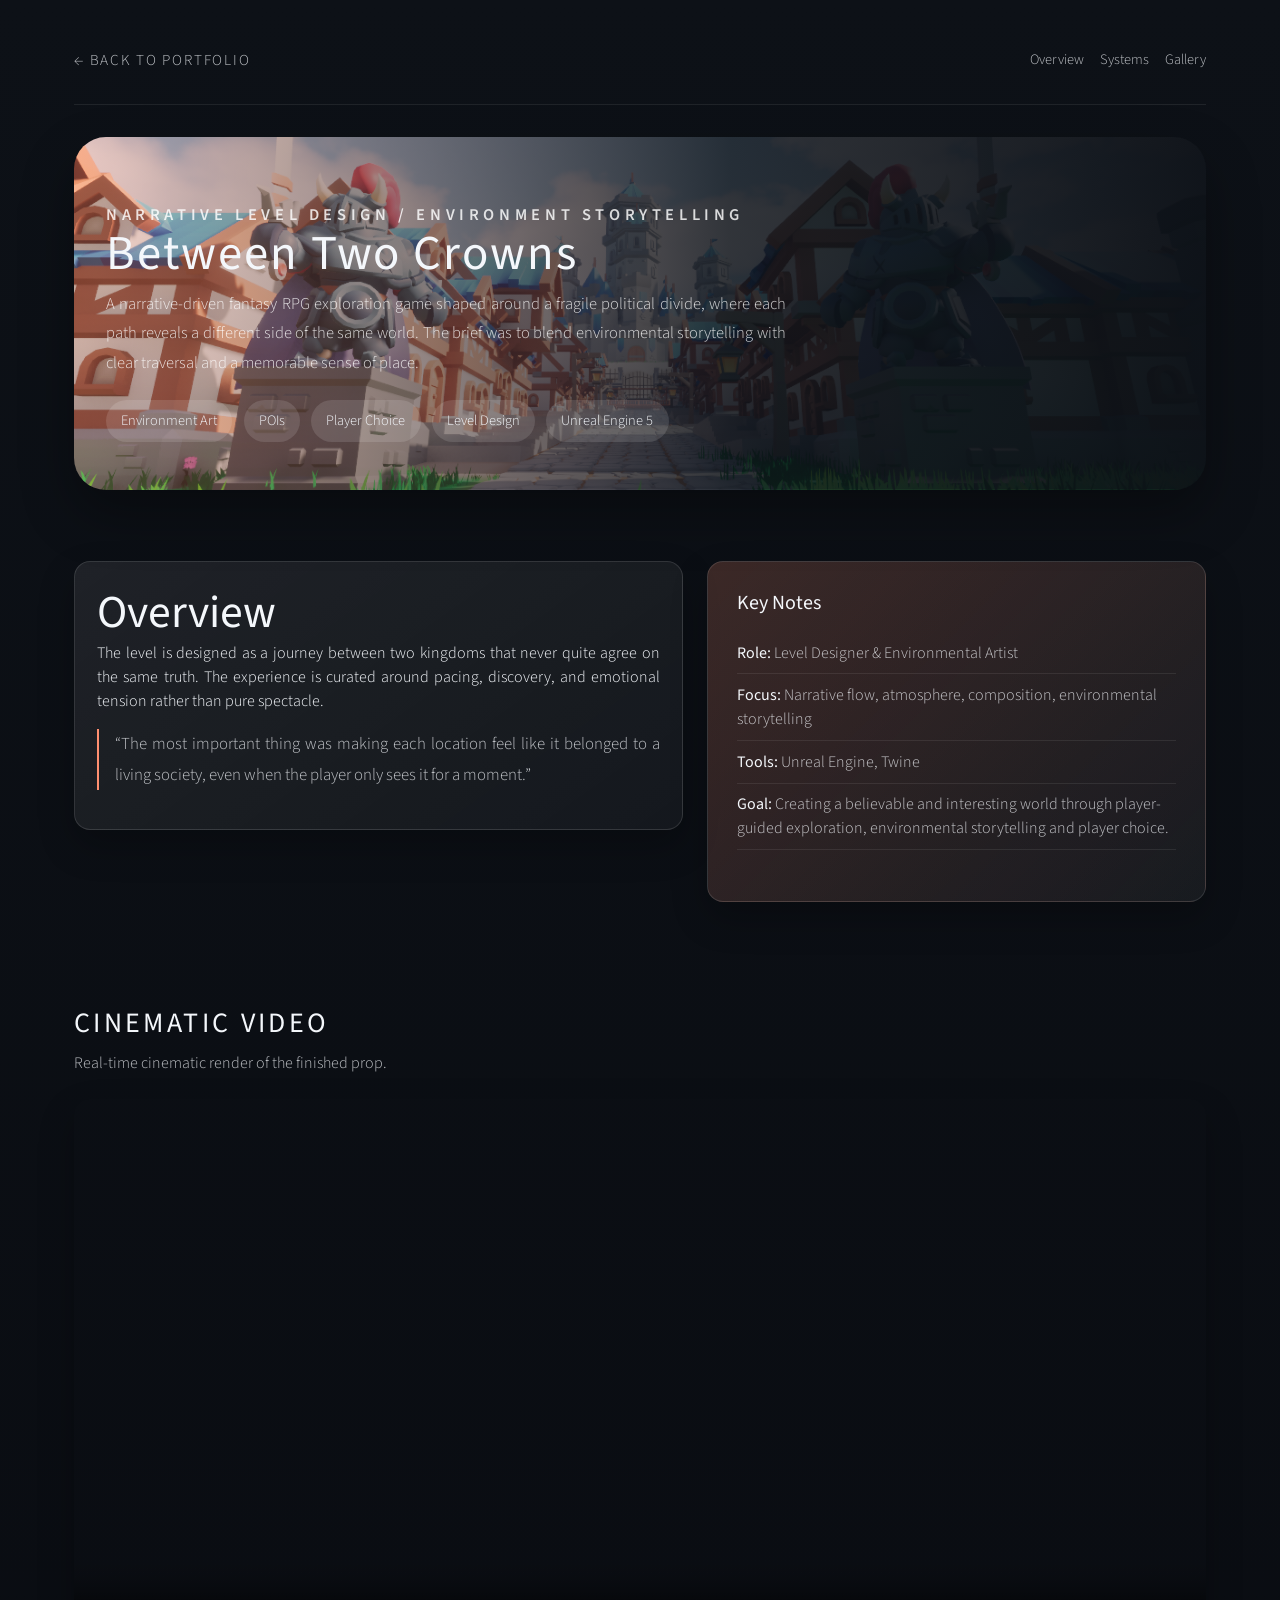
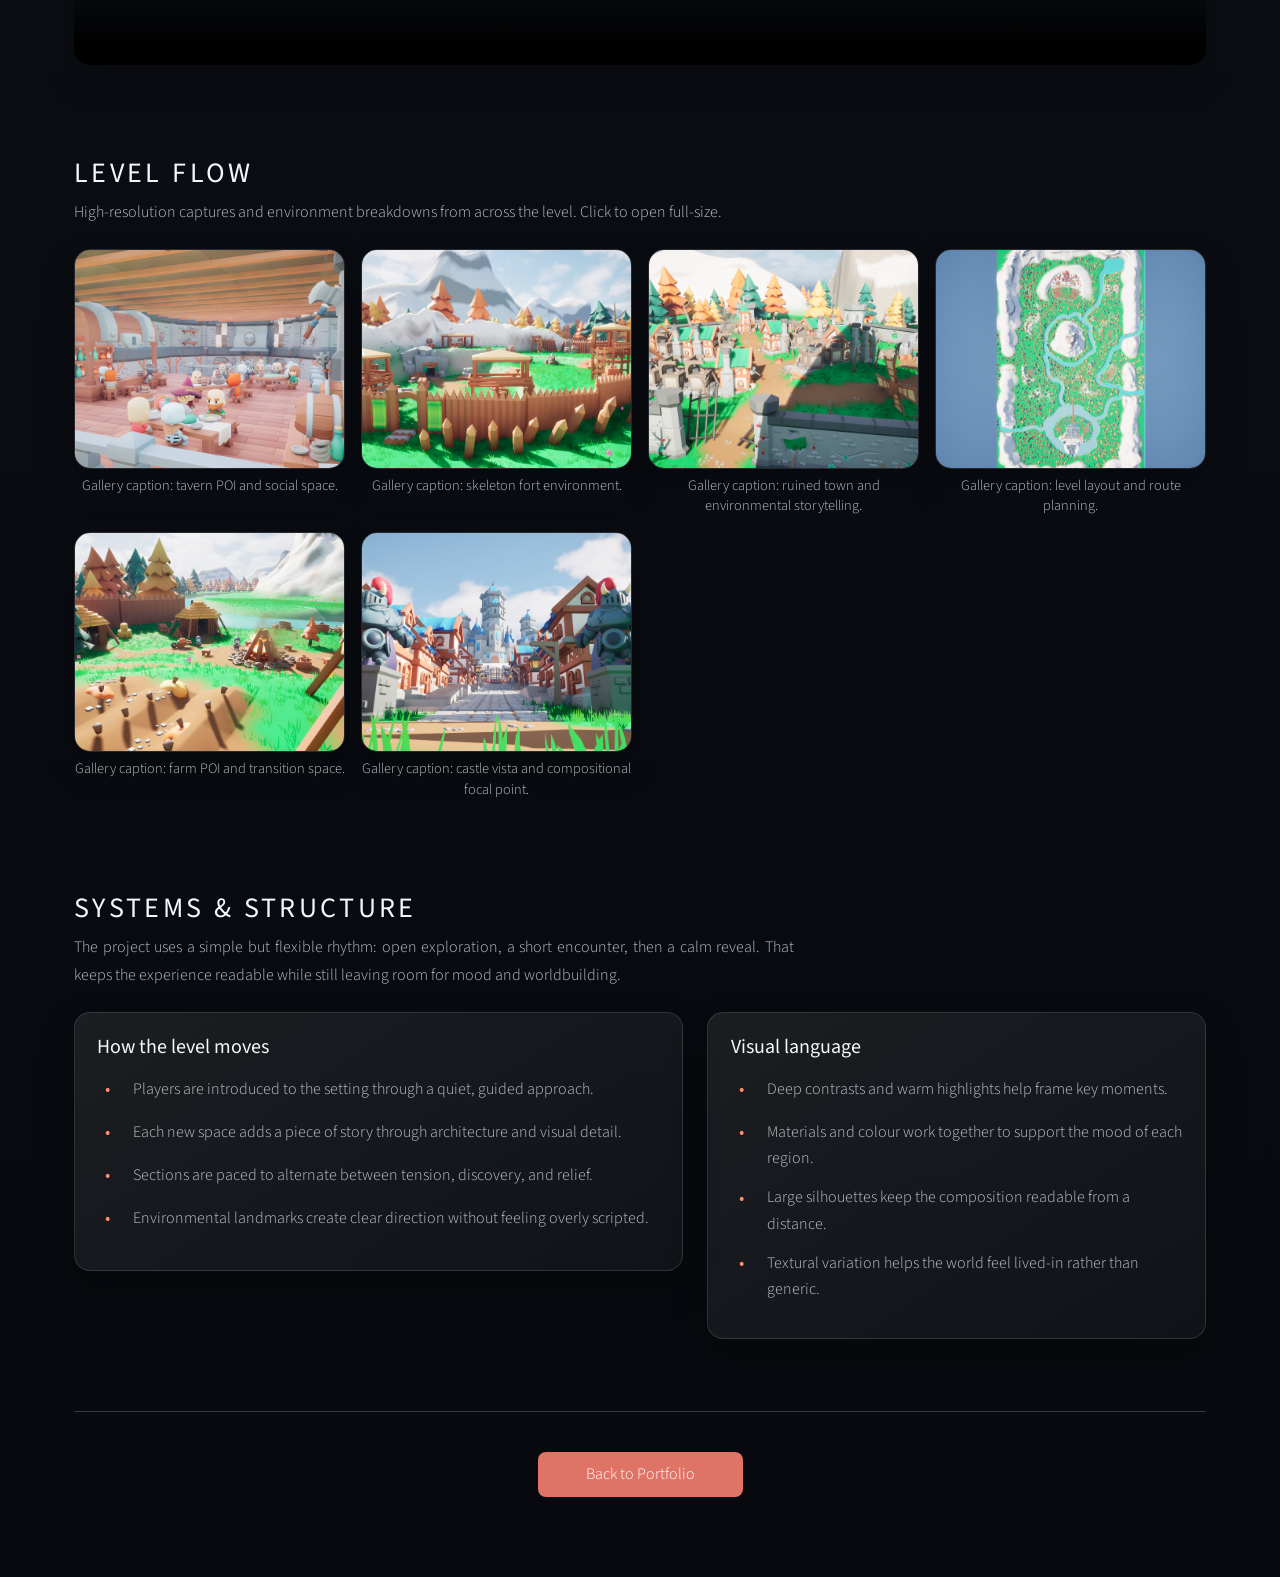
==== commit 255df745: "Updates" ====
--- a/between-two-crowns.html
+++ b/between-two-crowns.html
@@ -14,11 +14,10 @@
 					<a href="#overview">Overview</a>
 					<a href="#systems">Systems</a>
 					<a href="#gallery">Gallery</a>
-					<a href="#contact">Contact</a>
 				</div>
 			</nav>
 
-			<header class="project-hero">
+			<header class="project-hero" style="background-image: linear-gradient(90deg, rgba(255,143,112,0.28), rgba(13,17,23,0.84) 58%, rgba(13,17,23,0.98)), url('images/between-two-crowns/Castle.png');">
 				<div class="project-hero__content">
 					<p class="project-hero__eyebrow">Narrative level design / environment storytelling</p>
 					<h1>Between Two Crowns</h1>
@@ -52,19 +51,27 @@
 				</div>
 			</div>
 			</section>
+			
+			<section class="project-section cinematic-video" data-cinematic-video="images/WIP/TestVideo.mp4">
+				<div class="project-section__header">
+					<h2>Cinematic Video</h2>
+					<p>Real-time cinematic render of the finished prop.</p>
+				</div>
+				<video class="project-video" controls autoplay muted loop playsinline src="images/WIP/TestVideo.mp4" poster="images/WIP/TestVideo.mp4"></video>
+			</section>
 
 			<section id="gallery" class="project-section project-gallery--fullwidth">
 				<div class="project-section__header">
-			<h2>Gallery</h2>
+			<h2>Level Flow</h2>
 			<p>High-resolution captures and environment breakdowns from across the level. Click to open full-size.</p>
 				</div>
 				<div class="project-gallery">
-			<img src="images/between-two-crowns/Tavern.png" alt="Tavern" />
-			<img src="images/between-two-crowns/SkeletonFort.png" alt="Skeleton Fort" />
-			<img src="images/between-two-crowns/RuinedTown.png" alt="Ruined Town" />
-			<img src="images/between-two-crowns/Map.png" alt="Level Map" />
-			<img src="images/between-two-crowns/Farm.png" alt="Farm" />
-			<img src="images/between-two-crowns/Castle.png" alt="Castle" />
+			<img src="images/between-two-crowns/Tavern.png" alt="Tavern" data-gallery-caption="Gallery caption: tavern POI and social space." data-lightbox-caption="Lightbox caption: the tavern acts as a readable landmark within the level flow." />
+			<img src="images/between-two-crowns/SkeletonFort.png" alt="Skeleton Fort" data-gallery-caption="Gallery caption: skeleton fort environment." data-lightbox-caption="Lightbox caption: a hostile POI communicating the conflict through environmental detail." />
+			<img src="images/between-two-crowns/RuinedTown.png" alt="Ruined Town" data-gallery-caption="Gallery caption: ruined town and environmental storytelling." data-lightbox-caption="Lightbox caption: damaged structures and scattered props imply the history of the settlement." />
+			<img src="images/between-two-crowns/Map.png" alt="Level Map" data-gallery-caption="Gallery caption: level layout and route planning." data-lightbox-caption="Lightbox caption: the map shows the spatial structure used to plan traversal and POIs." />
+			<img src="images/between-two-crowns/Farm.png" alt="Farm" data-gallery-caption="Gallery caption: farm POI and transition space." data-lightbox-caption="Lightbox caption: a quieter space used to vary pacing and reinforce the world’s lived-in quality." />
+			<img src="images/between-two-crowns/Castle.png" alt="Castle" data-gallery-caption="Gallery caption: castle vista and compositional focal point." data-lightbox-caption="Lightbox caption: vertical hierarchy directs attention toward the castle and its authority." />
 				</div>
 			</section>
 
@@ -108,4 +115,3 @@
 
 	</body>
 </html>
-
--- a/assets/css/main.css
+++ b/assets/css/main.css
@@ -1199,7 +1199,9 @@
     table.default tfoot {
       border-top: solid 2px #e5e5e5; }
 
-/* Button */
+/* =========================================
+   GLOBAL BUTTONS
+   ========================================= */
 input[type="button"],
 input[type="submit"],
 input[type="reset"],
@@ -1951,7 +1953,7 @@
       top: 0;
       width: 100%;
       height: 100%;
-      background: url("images/overlay.png");
+      background: rgba(2, 6, 17, 0.35);
       background-size: 128px 128px; }
     #navPanel .link {
       position: relative;
@@ -2360,7 +2362,9 @@
       border: 1px solid var(--color-border);
       box-shadow: var(--shadow-md); }
 
-  /* Full-width gallery/video layout: keep media centered and constrained to content width */
+  /* =========================================
+     PROJECT GALLERY
+     ========================================= */
   .project-section.project-gallery--fullwidth .project-gallery {
     display: grid;
     grid-template-columns: repeat(4, minmax(0, 1fr));
@@ -2374,6 +2378,18 @@
     height: 220px;
     object-fit: cover;
     border-radius: var(--radius-md);
+    transition: transform 0.25s ease, box-shadow 0.25s ease, border-color 0.25s ease;
+    box-shadow: var(--shadow-md);
+  }
+  .project-section.project-gallery--fullwidth .project-gallery img:hover,
+  .project-section.project-gallery--fullwidth .project-gallery video:hover,
+  .project-section.project-gallery--fullwidth .project-gallery img:focus-visible,
+  .project-section.project-gallery--fullwidth .project-gallery video:focus-visible {
+    transform: translateY(-4px);
+    box-shadow: 0 18px 36px rgba(0,0,0,0.28);
+    filter: none;
+    opacity: 1;
+    background: transparent;
   }
 
   .project-shell .project-quote {
@@ -2415,10 +2431,10 @@
   /* Profile image in About */
   .about-panel { text-align: center; max-width: 1100px; margin: 0 auto; }
   .about-panel .section-heading h2 { margin-bottom: 0.5rem; }
-  .about-panel .section-heading p { font-size: 0.95rem; max-width: 900px; margin: 0 auto 1rem; }
+  .about-panel .section-heading p { font-size: 1.25rem; max-width: 1100px; margin: 0 auto 1rem; }
   .about-panel .image.featured img.profile-image {
-    width: 260px;
-    height: 260px;
+    width: 300px;
+    height: 300px;
     object-fit: cover;
     border-radius: 0;
     margin: 1.25rem auto;
@@ -2440,7 +2456,9 @@
     }
   }
 
-  /* Lightbox */
+  /* =========================================
+     LIGHTBOX
+     ========================================= */
   #lightbox-overlay {
     position: fixed;
     inset: 0;
@@ -2450,44 +2468,210 @@
     justify-content: center;
     z-index: 100000;
     padding: 2rem;
+    overscroll-behavior: contain;
   }
   #lightbox-overlay.visible { display: flex; }
   #lightbox-content {
-    max-width: calc(100% - 4rem);
-    max-height: calc(100% - 4rem);
-    box-shadow: 0 30px 60px rgba(0,0,0,0.6);
-    border-radius: 12px;
-    overflow: hidden;
-    background: #07090e;
+    position: relative;
+    width: min(92vw, 1400px);
+    max-width: calc(100% - 5rem);
+    max-height: min(88vh, 900px);
     display: flex;
+    flex-direction: column;
     align-items: center;
     justify-content: center;
+    padding: 0;
+    background: transparent;
+    border: 0;
+    box-shadow: none;
+    overflow: visible;
   }
   #lightbox-content img, #lightbox-content video {
+    display: block;
     max-width: 100%;
-    max-height: 100%;
+    max-height: min(76vh, 820px);
     width: auto;
     height: auto;
     object-fit: contain;
-    display: block;
-  }
+    transform-origin: center center;
+    transition: transform 0.18s ease;
+    user-select: none;
+    -webkit-user-drag: none;
+    box-shadow: 0 18px 44px rgba(0,0,0,0.35);
+  }
+  #lightbox-content .lightbox-media {
+    cursor: zoom-in;
+    touch-action: none;
+    position: relative;
+    z-index: 2;
+  }
+  #lightbox-content .lightbox-media.is-zoomed {
+    cursor: grab;
+  }
+  #lightbox-content .lightbox-media.is-dragging {
+    cursor: grabbing;
+  }
+  #lightbox-content .lightbox-media:hover,
+  #lightbox-content .lightbox-media:focus-visible {
+    filter: none;
+    opacity: 1;
+  }
+
+  /* Lightbox navigation */
+  .lightbox-control {
+    position: absolute;
+    top: 50%;
+    z-index: 10;
+    width: auto;
+    height: auto;
+    transform: translateY(-50%);
+    border: 0;
+    border-radius: 0;
+    background: transparent !important;
+    box-shadow: none !important;
+    color: rgba(255,255,255,0.9);
+    font-size: 3.5rem;
+    line-height: 1;
+    cursor: pointer;
+    padding: 0.25rem 0.5rem;
+    transition: none;
+    outline: none;
+    -webkit-tap-highlight-color: transparent;
+  }
+  .lightbox-control:hover,
+  .lightbox-control:focus-visible {
+    color: rgba(255,255,255,0.9);
+    background: transparent !important;
+    box-shadow: none !important;
+    opacity: 1;
+    transform: translateY(-50%);
+  }
+  #lightbox-prev { left: 0.85rem; }
+  #lightbox-next { right: 0.85rem; }
+
+  /* Lightbox close button */
   #lightbox-close {
     position: absolute;
     right: 1.25rem;
     top: 1.25rem;
-    width: 36px;
-    height: 36px;
-    border-radius: 999px;
-    background: rgba(255,255,255,0.06);
+    width: auto;
+    height: auto;
+    border: 0;
+    background: transparent !important;
+    box-shadow: none !important;
     display: inline-flex;
     align-items: center;
     justify-content: center;
     color: #fff;
     cursor: pointer;
+    padding: 0.2rem 0.45rem;
+    z-index: 12;
+  }
+  #lightbox-close:hover,
+  #lightbox-close:focus-visible {
+    background: transparent !important;
+    box-shadow: none !important;
+    color: #fff;
+  }
+
+  /* Lightbox captions */
+  .lightbox-caption {
+    position: relative;
+    z-index: 12;
+    max-width: min(90vw, 1000px);
+    margin: 0.75rem auto 0;
+    padding-top: 0.5rem;
+    font-size: clamp(0.76rem, 1vw, 1rem);
+    line-height: 1.45;
+    text-align: center;
+    color: rgba(255,255,255,0.8);
   }
   @media (max-width:840px) {
-    #lightbox-content { border-radius: 8px; padding: 0.5rem; }
-  }
+    #lightbox-content { width: min(94vw, 1000px); max-width: calc(100% - 2.5rem); max-height: calc(100vh - 1rem); }
+    #lightbox-content img, #lightbox-content video { max-height: calc(100vh - 7rem); }
+    .lightbox-control { font-size: 2.8rem; }
+    #lightbox-prev { left: 0.35rem; }
+    #lightbox-next { right: 0.35rem; }
+    .lightbox-caption { max-width: 92%; }
+  }
+
+  /* Shared portfolio presentation refinements */
+  .portfolio-showcase__track {
+    animation: none;
+    width: max-content;
+  }
+  .portfolio-showcase__viewport {
+    overflow-x: auto;
+    scroll-behavior: smooth;
+    scrollbar-width: none;
+  }
+  .portfolio-showcase__viewport::-webkit-scrollbar { display: none; }
+  .portfolio-showcase__dots {
+    display: flex;
+    justify-content: center;
+    gap: 0.7rem;
+    margin-top: 0.5rem;
+  }
+  .portfolio-showcase__dot {
+    width: 0.7rem;
+    height: 0.7rem;
+    padding: 0;
+    border: 1px solid rgba(255,255,255,0.7);
+    border-radius: 50%;
+    background: transparent;
+    cursor: pointer;
+  }
+  .portfolio-showcase__dot[aria-selected="true"] { background: var(--color-accent); border-color: var(--color-accent); }
+  .about-body-text { font-size: 1.05rem; }
+  #footer .copyright { margin-top: 3rem; padding-top: 2rem; }
+  .project-hero { background-image: linear-gradient(90deg, rgba(255,143,112,0.28) 0%, rgba(13,17,23,0.84) 58%, rgba(13,17,23,0.98) 100%), var(--hero-image); }
+  /* =========================================
+     CINEMATIC VIDEO
+     ========================================= */
+  .cinematic-video {
+    margin-top: 2rem;
+    padding-top: 2rem;
+  }
+  .project-video {
+    display: block;
+    width: min(100%, 1200px);
+    height: auto;
+    max-height: 78vh;
+    margin: 0 auto;
+    object-fit: contain;
+    border-radius: var(--radius-md);
+    box-shadow: var(--shadow-md);
+  }
+  .project-video-frame {
+    position: relative;
+    width: min(100%, 1200px);
+    aspect-ratio: 16 / 9;
+    margin: 0 auto;
+  }
+  .project-video-frame iframe { width: 100%; height: 100%; border: 0; border-radius: var(--radius-md); }
+  .sketchfab-credit { text-align: center; font-size: 0.8rem; color: var(--color-text-muted); margin: 0.6rem 0 0; }
+  .project-gallery--links .prop-tile { position: relative; display: block; overflow: hidden; border: 0; border-radius: var(--radius-md); }
+  .project-gallery--links .prop-tile img { display: block; }
+  .prop-tile__label {
+    position: absolute;
+    inset: auto 0 0;
+    padding: 1rem;
+    color: #fff;
+    background: linear-gradient(transparent, rgba(2,6,17,0.95));
+    transform: translateY(100%);
+    transition: transform 0.25s ease;
+  }
+  .prop-tile:hover .prop-tile__label, .prop-tile:focus .prop-tile__label { transform: translateY(0); }
+  .gallery-figure { margin: 0; }
+  .gallery-figure figcaption, .lightbox-caption { color: var(--color-text-muted); text-align: center; font-size: 0.9rem; line-height: 1.4; padding-top: 0.45rem; }
+  #lightbox-content { flex-direction: column; padding: 1rem; }
+  .project-footer {
+    border-top: 1px solid rgba(255,255,255,0.2);
+    margin-top: 2rem;
+    padding: 2.5rem 0 0;
+    text-align: center;
+  }
+  .project-footer .button { display: inline-block; }
 
   /* Breakdown layout for art pages */
   .breakdown-list { display: grid; gap: 1rem; margin-top: 1rem; }
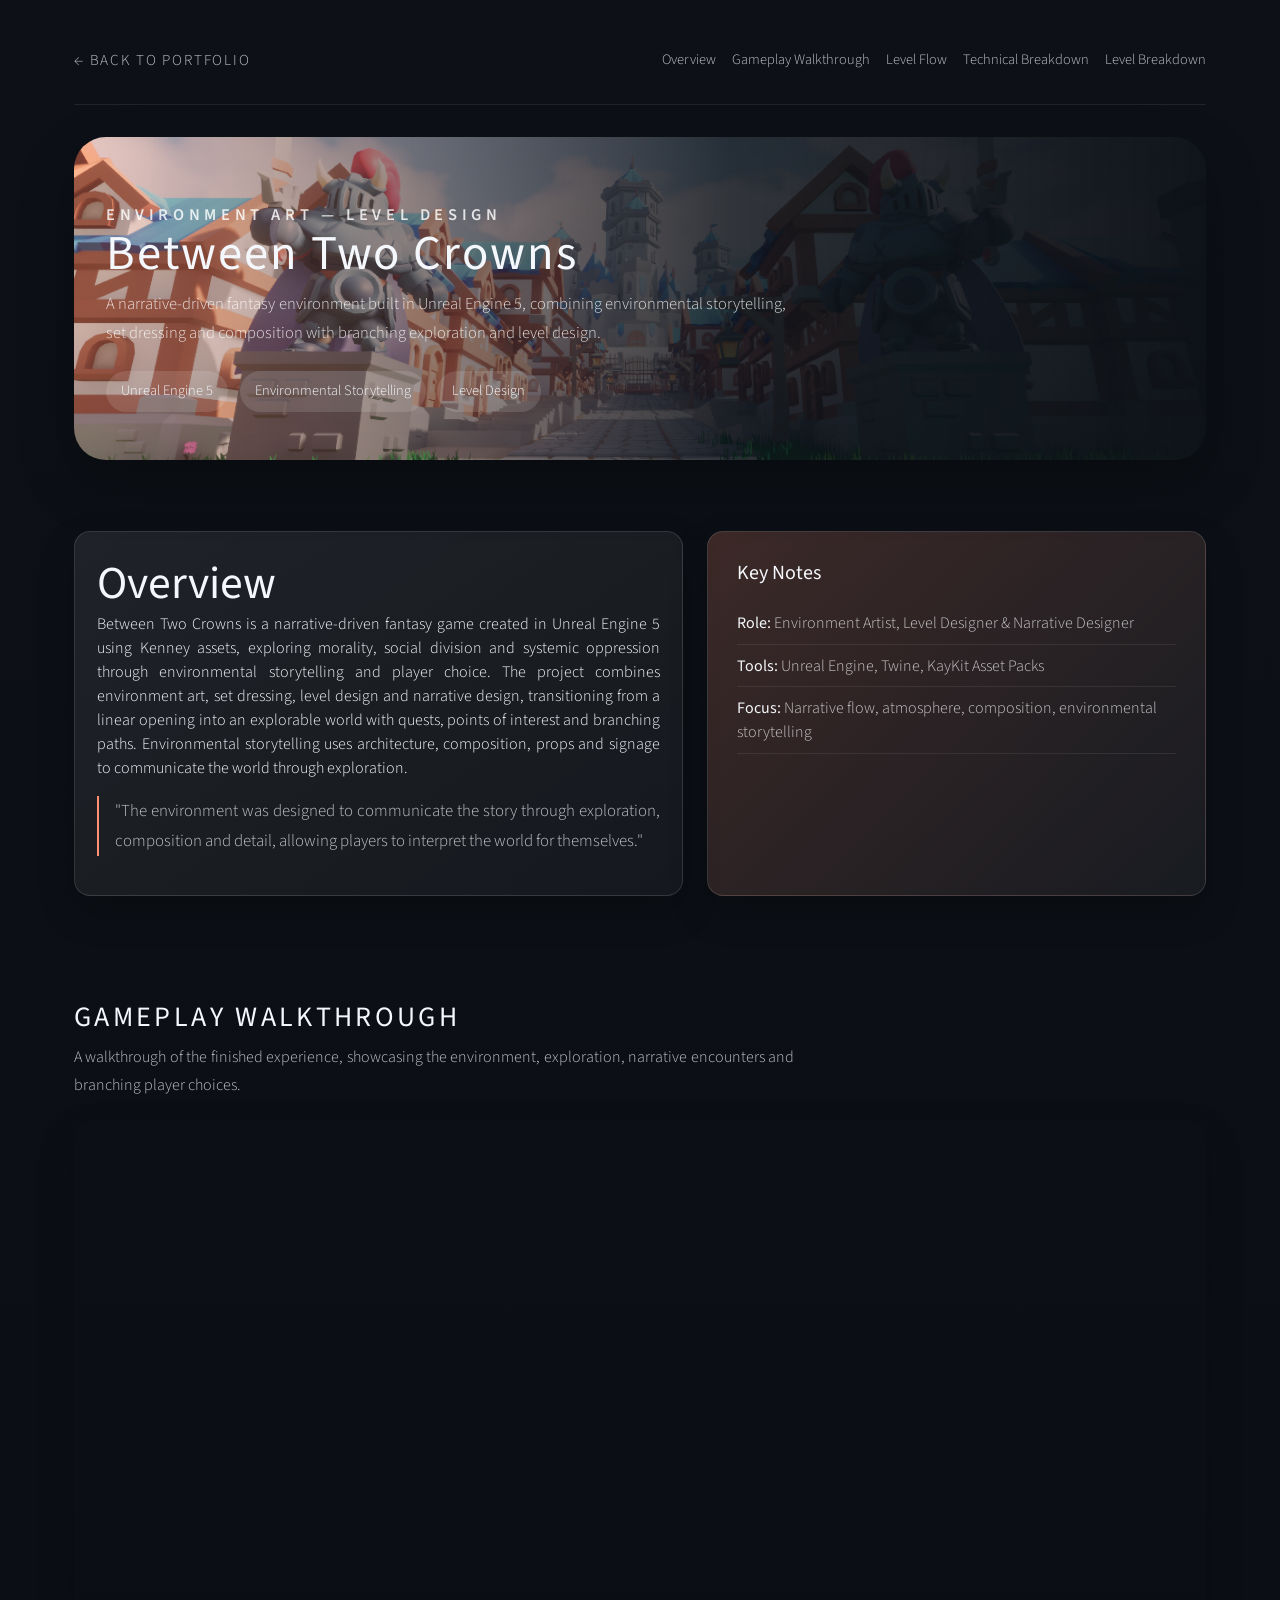
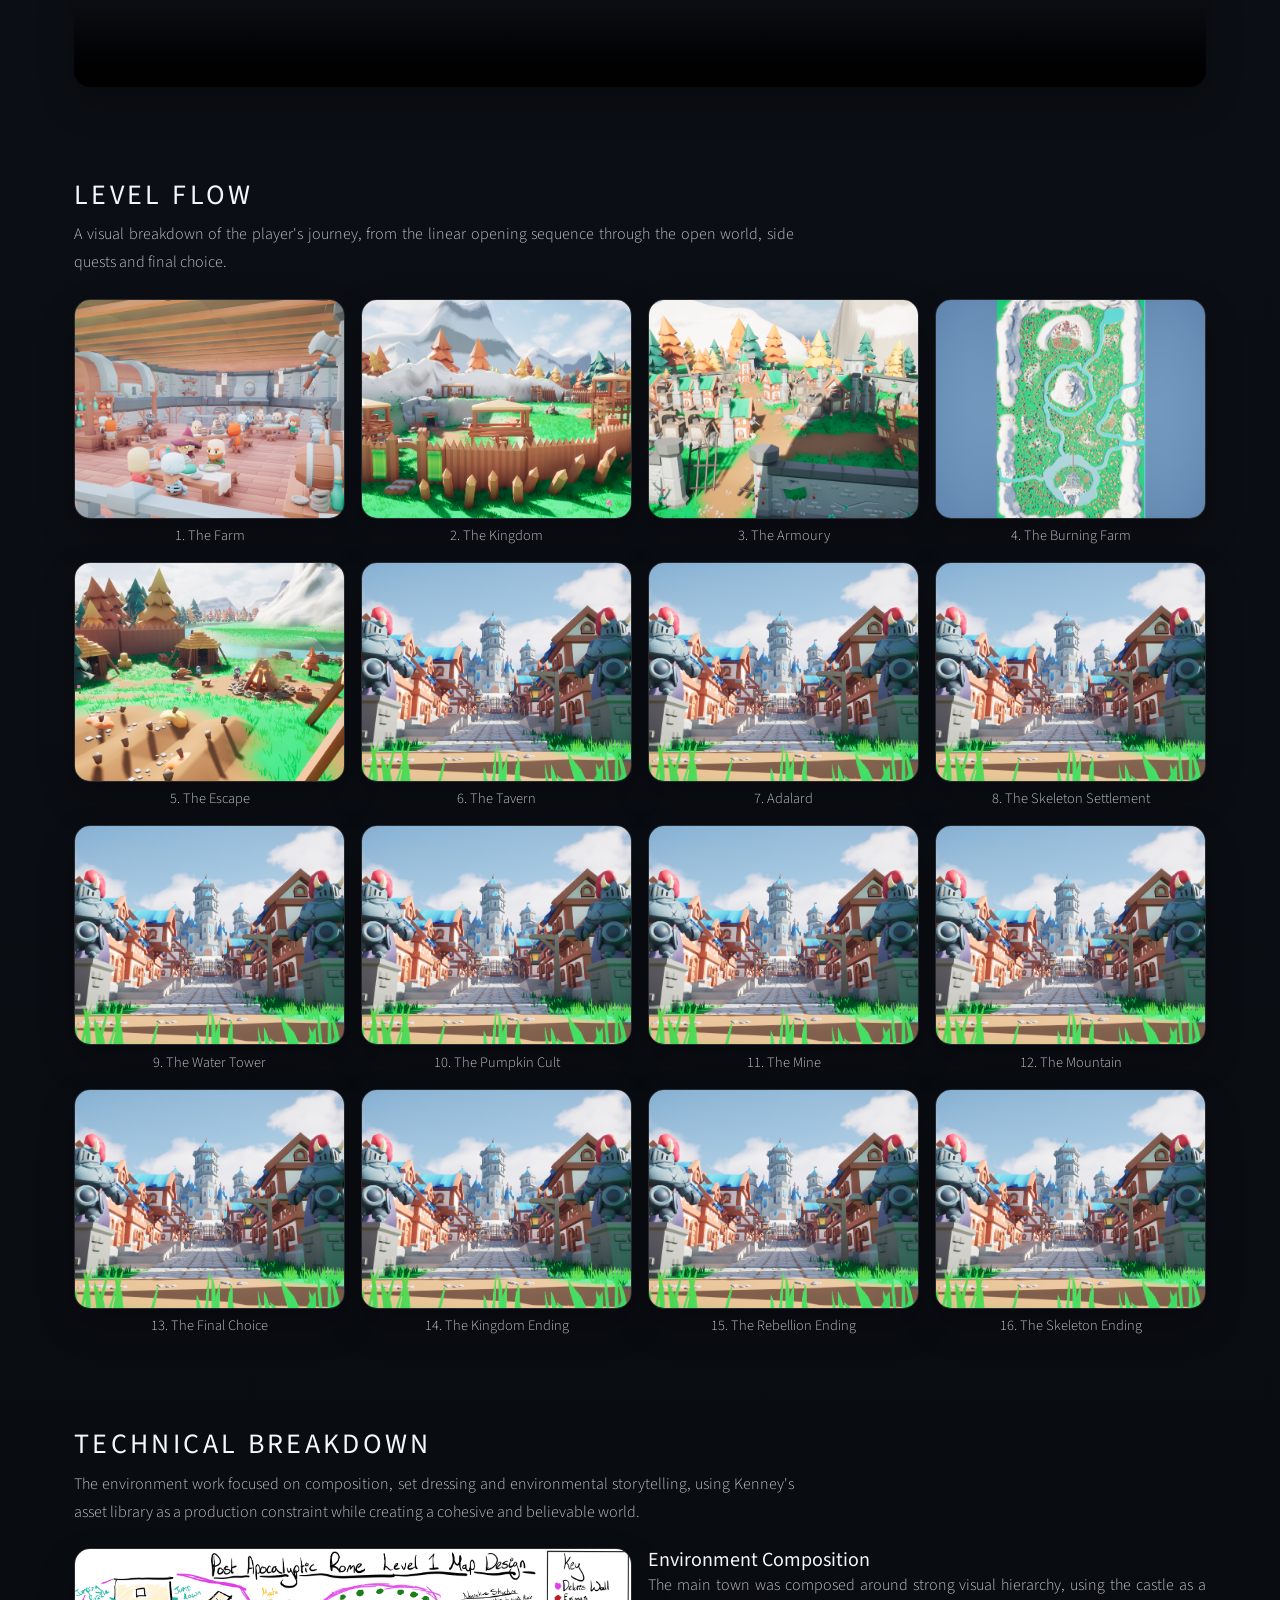
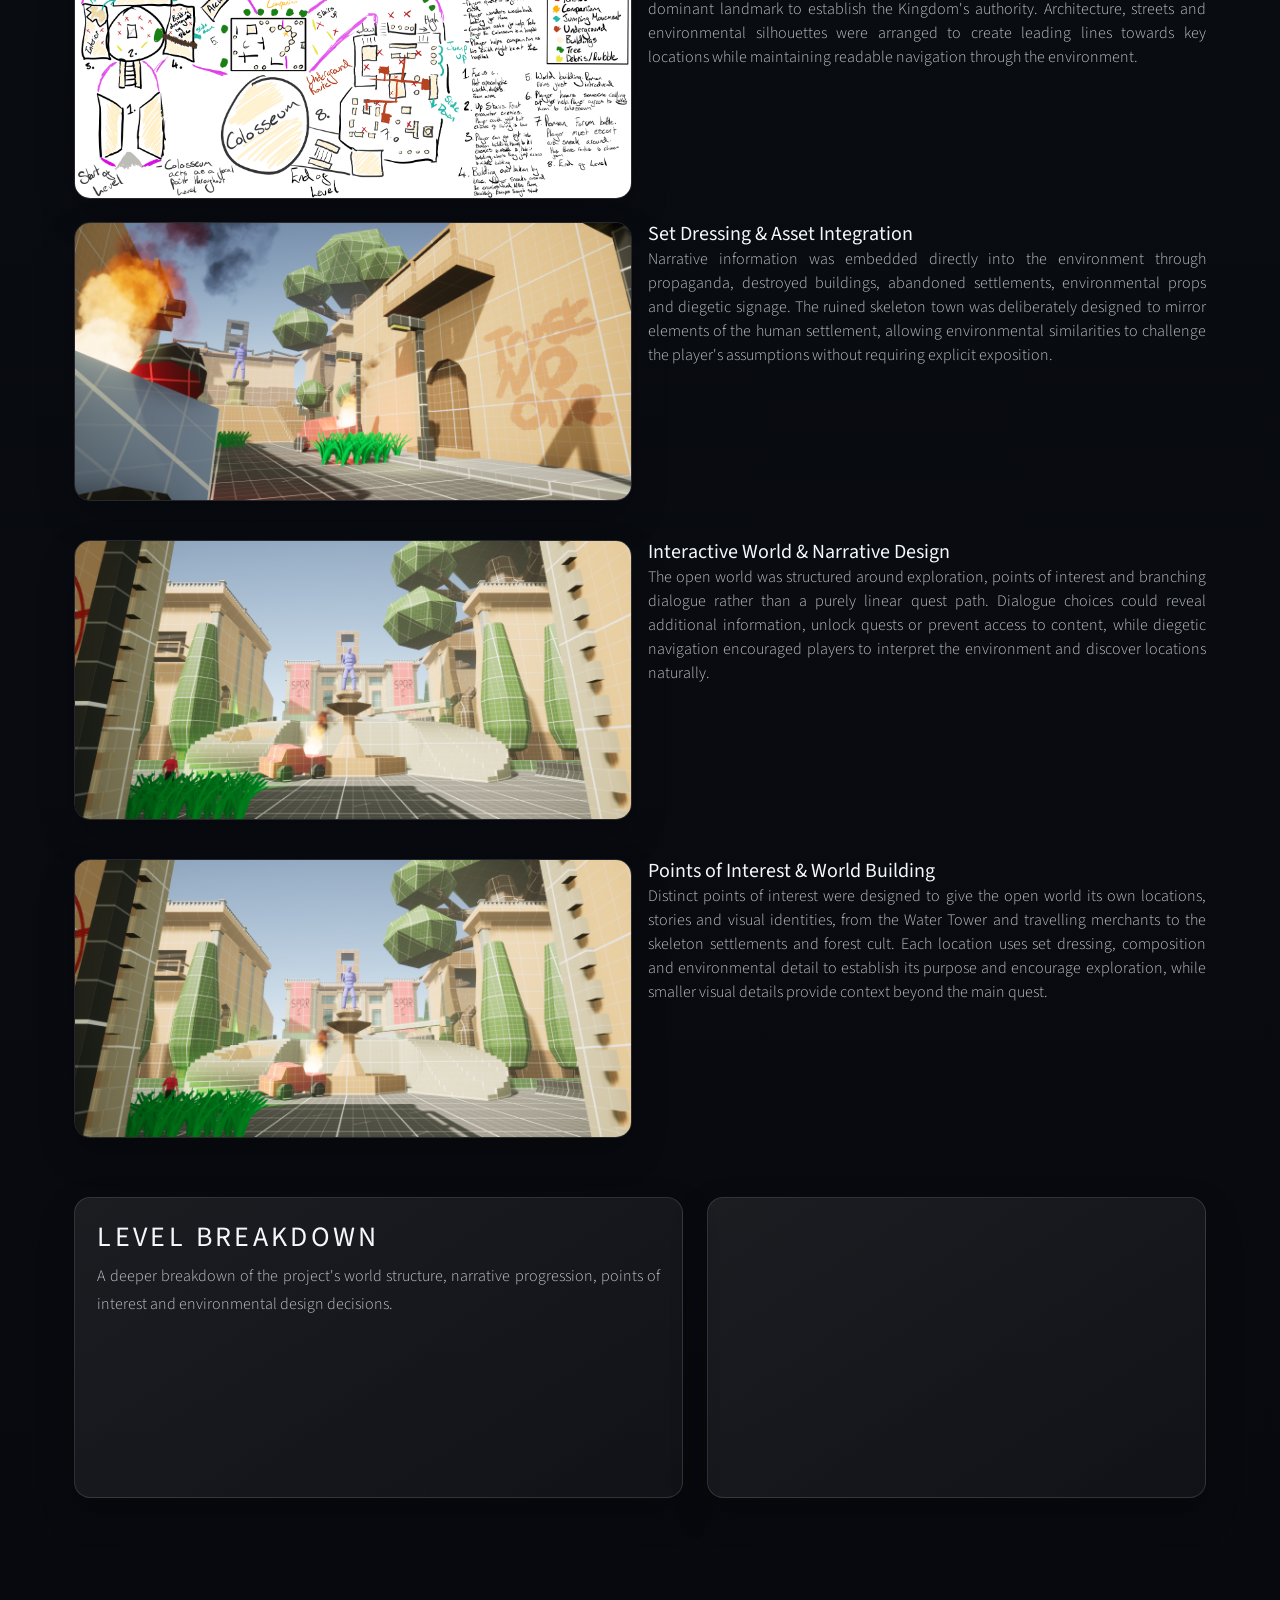
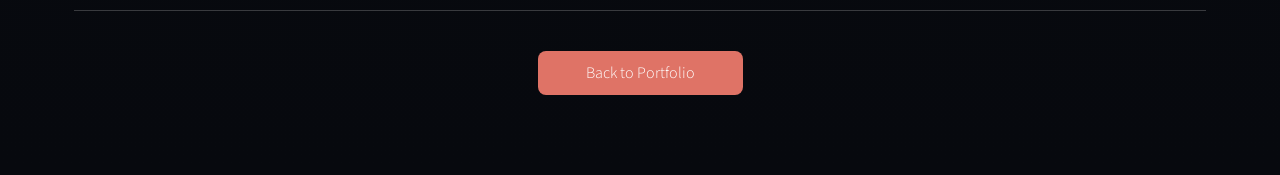
==== commit d55a296c: "All pages copy update (apart from reveal)" ====
--- a/between-two-crowns.html
+++ b/between-two-crowns.html
@@ -1,117 +1,231 @@
 <!DOCTYPE HTML>
 <html>
-	<head>
-		<title>Between Two Crowns | Zak Brown</title>
-		<meta charset="utf-8" />
-		<meta name="viewport" content="width=device-width, initial-scale=1, user-scalable=no" />
-		<link rel="stylesheet" href="assets/css/main.css" />
-	</head>
-	<body class="project-page">
-		<div class="project-shell">
-			<nav class="project-nav" aria-label="Project navigation">
-				<a class="project-nav__link" href="index.html">← Back to portfolio</a>
-				<div class="project-nav__menu">
-					<a href="#overview">Overview</a>
-					<a href="#systems">Systems</a>
-					<a href="#gallery">Gallery</a>
-				</div>
-			</nav>
-
-			<header class="project-hero" style="background-image: linear-gradient(90deg, rgba(255,143,112,0.28), rgba(13,17,23,0.84) 58%, rgba(13,17,23,0.98)), url('images/between-two-crowns/Castle.png');">
-				<div class="project-hero__content">
-					<p class="project-hero__eyebrow">Narrative level design / environment storytelling</p>
-					<h1>Between Two Crowns</h1>
-					<p>A narrative-driven fantasy RPG exploration game shaped around a fragile political divide, where each path reveals a different side of the same world. The brief was to blend environmental storytelling with clear traversal and a memorable sense of place.</p>
-					<div class="project-hero__meta" aria-label="Project tags">
-						<span>Environment Art</span>
-						<span>POIs</span>
-						<span>Player Choice</span>
-						<span>Level Design</span>
-						<span>Unreal Engine 5</span>
-					</div>
-				</div>
-			</header>
-
-			<section id="overview" class="project-section">
+
+<head>
+	<title>Between Two Crowns | Zak Brown</title>
+	<meta charset="utf-8" />
+	<meta name="viewport" content="width=device-width, initial-scale=1, user-scalable=no" />
+	<link rel="stylesheet" href="assets/css/main.css" />
+</head>
+
+<body class="project-page">
+	<div class="project-shell">
+		<nav class="project-nav" aria-label="Project navigation">
+			<a class="project-nav__link" href="index.html">← Back to portfolio</a>
+			<div class="project-nav__menu">
+				<a href="#overview" class="scrolly">Overview</a>
+				<a href="#gameplay" class="scrolly">Gameplay Walkthrough</a>
+				<a href="#gallery" class="scrolly">Level Flow</a>
+				<a href="#breakdown" class="scrolly">Technical Breakdown</a>
+				<a href="#level-breakdown" class="scrolly">Level Breakdown</a>
+			</div>
+		</nav>
+
+		<header class="project-hero"
+			style="background-image: linear-gradient(90deg, rgba(255,143,112,0.28), rgba(13,17,23,0.84) 58%, rgba(13,17,23,0.98)), url('images/between-two-crowns/Castle.png');">
+			<div class="project-hero__content">
+				<p class="project-hero__eyebrow">Environment Art — Level Design</p>
+				<h1>Between Two Crowns</h1>
+				<p>A narrative-driven fantasy environment built in Unreal Engine 5, combining environmental
+					storytelling, set dressing and composition with branching exploration and level design.</p>
+				<div class="project-hero__meta" aria-label="Project tags">
+					<span>Unreal Engine 5</span>
+					<span>Environmental Storytelling</span>
+					<span>Level Design</span>
+				</div>
+			</div>
+		</header>
+
+		<section id="overview" class="project-section">
 			<div class="project-grid">
 				<div class="project-card">
 					<h2>Overview</h2>
-						<p>The level is designed as a journey between two kingdoms that never quite agree on the same truth. The experience is curated around pacing, discovery, and emotional tension rather than pure spectacle.</p>
-						<p class="project-quote">“The most important thing was making each location feel like it belonged to a living society, even when the player only sees it for a moment.”</p>
-					</div>
+					<p>Between Two Crowns is a narrative-driven fantasy game created in Unreal Engine 5 using Kenney
+						assets, exploring morality, social division and systemic oppression through environmental
+						storytelling and player choice.
+
+						The project combines environment art, set dressing, level design and narrative design,
+						transitioning from a linear opening into an explorable world with quests, points of interest and
+						branching paths.
+
+						Environmental storytelling uses architecture, composition, props and signage to communicate the
+						world through exploration.</p>
+					<p class="project-quote">"The environment was designed to communicate the story through exploration,
+						composition and detail, allowing players to interpret the world for themselves."</p>
+				</div>
 				<div class="project-card project-card--feature">
-					<div class="project-section__header">	
+					<div class="project-section__header">
 						<h3>Key Notes</h3>
-							<ul class="project-stat-list">
-								<li><strong>Role:</strong> Level Designer &amp; Environmental Artist</li>
-								<li><strong>Focus:</strong> Narrative flow, atmosphere, composition, environmental storytelling</li>
-								<li><strong>Tools:</strong> Unreal Engine, Twine</li>
-								<li><strong>Goal:</strong> Creating a believable and interesting world through player-guided exploration, environmental storytelling and player choice.</li>
-							</ul>
-				</div>
-			</div>
-			</section>
-			
-			<section class="project-section cinematic-video" data-cinematic-video="images/WIP/TestVideo.mp4">
-				<div class="project-section__header">
-					<h2>Cinematic Video</h2>
-					<p>Real-time cinematic render of the finished prop.</p>
-				</div>
-				<video class="project-video" controls autoplay muted loop playsinline src="images/WIP/TestVideo.mp4" poster="images/WIP/TestVideo.mp4"></video>
-			</section>
-
-			<section id="gallery" class="project-section project-gallery--fullwidth">
-				<div class="project-section__header">
-			<h2>Level Flow</h2>
-			<p>High-resolution captures and environment breakdowns from across the level. Click to open full-size.</p>
-				</div>
-				<div class="project-gallery">
-			<img src="images/between-two-crowns/Tavern.png" alt="Tavern" data-gallery-caption="Gallery caption: tavern POI and social space." data-lightbox-caption="Lightbox caption: the tavern acts as a readable landmark within the level flow." />
-			<img src="images/between-two-crowns/SkeletonFort.png" alt="Skeleton Fort" data-gallery-caption="Gallery caption: skeleton fort environment." data-lightbox-caption="Lightbox caption: a hostile POI communicating the conflict through environmental detail." />
-			<img src="images/between-two-crowns/RuinedTown.png" alt="Ruined Town" data-gallery-caption="Gallery caption: ruined town and environmental storytelling." data-lightbox-caption="Lightbox caption: damaged structures and scattered props imply the history of the settlement." />
-			<img src="images/between-two-crowns/Map.png" alt="Level Map" data-gallery-caption="Gallery caption: level layout and route planning." data-lightbox-caption="Lightbox caption: the map shows the spatial structure used to plan traversal and POIs." />
-			<img src="images/between-two-crowns/Farm.png" alt="Farm" data-gallery-caption="Gallery caption: farm POI and transition space." data-lightbox-caption="Lightbox caption: a quieter space used to vary pacing and reinforce the world’s lived-in quality." />
-			<img src="images/between-two-crowns/Castle.png" alt="Castle" data-gallery-caption="Gallery caption: castle vista and compositional focal point." data-lightbox-caption="Lightbox caption: vertical hierarchy directs attention toward the castle and its authority." />
-				</div>
-			</section>
-
-			<section id="systems" class="project-section">
-				<div class="project-section__header">
-					<h2>Systems & structure</h2>
-					<p>The project uses a simple but flexible rhythm: open exploration, a short encounter, then a calm reveal. That keeps the experience readable while still leaving room for mood and worldbuilding.</p>
-				</div>
-				<div class="project-grid">
-					<div class="project-card">
-						<h3>How the level moves</h3>
-						<ul class="project-list">
-							<li>Players are introduced to the setting through a quiet, guided approach.</li>
-							<li>Each new space adds a piece of story through architecture and visual detail.</li>
-							<li>Sections are paced to alternate between tension, discovery, and relief.</li>
-							<li>Environmental landmarks create clear direction without feeling overly scripted.</li>
+						<ul class="project-stat-list">
+							<li><strong>Role:</strong> Environment Artist, Level Designer & Narrative Designer</li>
+							<li><strong>Tools:</strong> Unreal Engine, Twine, KayKit Asset Packs</li>
+							<li><strong>Focus:</strong> Narrative flow, atmosphere, composition, environmental
+								storytelling</li>
 						</ul>
 					</div>
-					<div class="project-card">
-						<h3>Visual language</h3>
-						<ul class="project-list">
-							<li>Deep contrasts and warm highlights help frame key moments.</li>
-							<li>Materials and colour work together to support the mood of each region.</li>
-							<li>Large silhouettes keep the composition readable from a distance.</li>
-							<li>Textural variation helps the world feel lived-in rather than generic.</li>
-						</ul>
-					</div>
-				</div>
-			</section>
-		</div>
-
-	<!-- Scripts -->
-		<script src="assets/js/jquery.min.js"></script>
-		<script src="assets/js/jquery.dropotron.min.js"></script>
-		<script src="assets/js/jquery.scrolly.min.js"></script>
-		<script src="assets/js/jquery.scrollex.min.js"></script>
-		<script src="assets/js/browser.min.js"></script>
-		<script src="assets/js/breakpoints.min.js"></script>
-		<script src="assets/js/util.js"></script>
-		<script src="assets/js/main.js"></script>
-
-	</body>
-</html>
+				</div>
+		</section>
+
+		<section id="gameplay" class="project-section cinematic-video" data-cinematic-video="images/WIP/TestVideo.mp4">
+			<div class="project-section__header">
+				<h2>Gameplay Walkthrough</h2>
+				<p>A walkthrough of the finished experience, showcasing the environment, exploration, narrative
+					encounters and branching player choices.</p>
+			</div>
+			<video class="project-video" controls data-autoplay="true" data-volume="0.2" playsinline loop src="images/WIP/TestVideo.mp4" poster="images/WIP/TestVideo.mp4"></video>
+		</section>
+
+		<section id="gallery" class="project-section project-gallery--fullwidth">
+			<div class="project-section__header">
+				<h2>Level Flow</h2>
+				<p>A visual breakdown of the player's journey, from the linear opening sequence through the open world,
+					side quests and final choice.
+				</p>
+			</div>
+			<div class="project-gallery">
+				<img src="images/between-two-crowns/Tavern.png" alt="TheFarm" data-gallery-caption="1. The Farm"
+					data-lightbox-caption="The farm establishes the player's life under the Kingdom before the story begins." />
+				<img src="images/between-two-crowns/SkeletonFort.png" alt="TheKingdom"
+					data-gallery-caption="2. The Kingdom"
+					data-lightbox-caption="The town uses architecture and propaganda to establish the Kingdom's control." />
+				<img src="images/between-two-crowns/RuinedTown.png" alt="TheArmoury"
+					data-gallery-caption="3. The Armoury"
+					data-lightbox-caption="The armoury introduces the player's equipment and basic interactions within the world." />
+				<img src="images/between-two-crowns/Map.png" alt="Level Map" data-gallery-caption="4. The Burning Farm"
+					data-lightbox-caption="The destroyed farm introduces the central mystery surrounding the player's missing son" />
+				<img src="images/between-two-crowns/Farm.png" alt="Farm" data-gallery-caption="5. The Escape"
+					data-lightbox-caption="The player uses environmental clues and a stolen helmet to escape into the open world." />
+				<img src="images/between-two-crowns/Castle.png" alt="Castle" data-gallery-caption="6. The Tavern"
+					data-lightbox-caption="The tavern introduces the rebellion and provides an alternative perspective on the Kingdom." />
+				<img src="images/between-two-crowns/Castle.png" alt="Castle" data-gallery-caption="7. Adalard"
+					data-lightbox-caption="Adalard challenges the player's assumptions about the skeletons through an unexpected encounter." />
+				<img src="images/between-two-crowns/Castle.png" alt="Castle"
+					data-gallery-caption="8. The Skeleton Settlement"
+					data-lightbox-caption="The ruined settlement reveals the consequences of the Kingdom's actions against the skeletons." />
+				<img src="images/between-two-crowns/Castle.png" alt="Castle" data-gallery-caption="9. The Water Tower"
+					data-lightbox-caption="The Water Tower provides an optional location that rewards exploration of the open world." />
+				<img src="images/between-two-crowns/Castle.png" alt="Castle" data-gallery-caption="10. The Pumpkin Cult"
+					data-lightbox-caption="The isolated skeleton community provides a peaceful perspective on the wider conflict." />
+				<img src="images/between-two-crowns/Castle.png" alt="Castle" data-gallery-caption="11. The Mine"
+					data-lightbox-caption="The abandoned mine becomes a key exploration location within the main quest." />
+				<img src="images/between-two-crowns/Castle.png" alt="Castle" data-gallery-caption="12. The Mountain"
+					data-lightbox-caption="The mountain leads the player towards their son and the final revelation." />
+				<img src="images/between-two-crowns/Castle.png" alt="Castle" data-gallery-caption="13. The Final Choice"
+					data-lightbox-caption="The player's decision determines whether they support the Kingdom, rebellion or skeletons." />
+				<img src="images/between-two-crowns/Castle.png" alt="Castle"
+					data-gallery-caption="14. The Kingdom Ending"
+					data-lightbox-caption="Supporting the Kingdom rewards the player while revealing the consequences of their allegiance." />
+				<img src="images/between-two-crowns/Castle.png" alt="Castle"
+					data-gallery-caption="15. The Rebellion Ending"
+					data-lightbox-caption="Joining the rebellion sees the player and their son helping plan the next revolution." />
+				<img src="images/between-two-crowns/Castle.png" alt="Castle"
+					data-gallery-caption="16. The Skeleton Ending"
+					data-lightbox-caption="Siding with the skeletons leads to the destruction of the human Kingdom in an act of revenge." />
+
+			</div>
+		</section>
+
+		<section id="breakdown" class="project-section">
+			<div class="project-section__header">
+				<h2>Technical breakdown</h2>
+				<p>The environment work focused on composition, set dressing and environmental storytelling, using
+					Kenney's asset library as a production constraint while creating a cohesive and believable world.
+				</p>
+			</div>
+
+			<div class="breakdown-list">
+				<div class="breakdown-item">
+					<div><img src="images/post-apocalyptic-rome/Map Design 2.png" alt="Map Design"></div>
+					<div class="breakdown-text">
+						<h3>Environment Composition</h3>
+						<p>The main town was composed around strong visual hierarchy, using the castle as a dominant
+							landmark to establish the Kingdom's authority.
+
+							Architecture, streets and environmental silhouettes were arranged to create leading lines
+							towards key locations while maintaining readable navigation through the environment.</p>
+					</div>
+				</div>
+			</div>
+
+			<div class="breakdown-list">
+				<div class="breakdown-item">
+					<div><img src="images/post-apocalyptic-rome/EnvironmentalStorytelling.png"
+							alt="Environmental Storytelling" /></div>
+					<div class="breakdown-text">
+						<h3>Set Dressing & Asset Integration</h3>
+						<p>Narrative information was embedded directly into the environment through propaganda,
+							destroyed buildings, abandoned settlements, environmental props and diegetic signage.
+
+							The ruined skeleton town was deliberately designed to mirror elements of the human
+							settlement, allowing environmental similarities to challenge the player's assumptions
+							without requiring explicit exposition.
+
+						</p>
+					</div>
+				</div>
+
+				<div class="breakdown-list">
+					<div class="breakdown-item">
+						<div><img src="images/post-apocalyptic-rome/CompositionEnvironment.png"
+								alt="Composition & Environment" /></div>
+						<div class="breakdown-text">
+							<h3>Interactive World & Narrative Design</h3>
+							<p>The open world was structured around exploration, points of interest and branching
+								dialogue rather than a purely linear quest path.
+
+								Dialogue choices could reveal additional information, unlock quests or prevent access to
+								content, while diegetic navigation encouraged players to interpret the environment and
+								discover locations naturally.</p>
+						</div>
+					</div>
+
+					<div class="breakdown-list">
+						<div class="breakdown-item">
+							<div><img src="images/post-apocalyptic-rome/CompositionEnvironment.png"
+									alt="Composition & Environment" /></div>
+							<div class="breakdown-text">
+								<h3>Points of Interest & World Building</h3>
+								<p>Distinct points of interest were designed to give the open world its own locations,
+									stories and visual identities, from the Water Tower and travelling merchants to the
+									skeleton settlements and forest cult.
+
+									Each location uses set dressing, composition and environmental detail to establish
+									its purpose and encourage exploration, while smaller visual details provide context
+									beyond the main quest.</p>
+							</div>
+						</div>
+
+						<section id="level-breakdown" class="project-section project-gallery--fullwidth">
+							<div class="project-grid">
+								<div class="project-card">
+									<div class="project-section__header">
+										<h2>Level Breakdown</h2>
+										<p>A deeper breakdown of the project's world structure, narrative progression,
+											points of interest and environmental design decisions.</p>
+									</div>
+								</div>
+								<div class="project-card">
+									<div class="project-video-frame"><iframe width="560" height="315"
+											src="https://www.youtube.com/embed/w07ziWq7bxo?si=EEJxFmwt6UnyiXTu"
+											title="Post-Apocalyptic Rome level breakdown" frameborder="0"
+											allow="accelerometer; autoplay; clipboard-write; encrypted-media; gyroscope; picture-in-picture; web-share"
+											referrerpolicy="strict-origin-when-cross-origin" allowfullscreen></iframe>
+									</div>
+								</div>
+							</div>
+						</section>
+					</div>
+
+					<!-- Scripts -->
+					<script src="assets/js/jquery.min.js"></script>
+					<script src="assets/js/jquery.dropotron.min.js"></script>
+					<script src="assets/js/jquery.scrolly.min.js"></script>
+					<script src="assets/js/jquery.scrollex.min.js"></script>
+					<script src="assets/js/browser.min.js"></script>
+					<script src="assets/js/breakpoints.min.js"></script>
+					<script src="assets/js/util.js"></script>
+					<script src="assets/js/main.js"></script>
+
+</body>
+
+</html>
--- a/assets/css/main.css
+++ b/assets/css/main.css
@@ -2306,7 +2306,16 @@
     display: grid;
     grid-template-columns: minmax(0, 1.1fr) minmax(280px, 0.9fr);
     gap: 1.5rem;
-    align-items: start; }
+    align-items: stretch; /* ensure cards match height */ }
+  /* Ensure direct children stretch to equal height and keep internal layout consistent */
+  .project-grid > .project-card,
+  .project-grid > aside {
+    position: relative;
+    height: 100%;
+    display: flex;
+    flex-direction: column;
+  }
+  .project-grid .project-section__header { margin-bottom: 0.75rem; }
 
   .project-shell .project-card {
     padding: 1.4rem;
@@ -2459,6 +2468,128 @@
   /* =========================================
      LIGHTBOX
      ========================================= */
+
+  /* Re-usable external project link component (logo + link). Editable from HTML per-page. */
+  .external-link {
+    margin-top: 1rem;
+    display: flex;
+    gap: 0.75rem;
+    align-items: center;
+  }
+  .external-link__anchor { display: inline-flex; gap: 0.75rem; align-items: center; text-decoration: none; color: inherit; }
+  .external-link__logo { width: 56px; height: 56px; object-fit: contain; border-radius: 0.35rem; box-shadow: var(--shadow-sm); border: 1px solid rgba(255,255,255,0.04); }
+  .external-link__meta { display: flex; flex-direction: column; }
+  .external-link__meta strong { font-size: 0.85rem; line-height: 1; }
+  .external-link__meta span { font-size: 0.9rem; color: var(--color-text-muted); }
+
+  /* Reveal page accordion (site experiences) */
+  .reveal-accordion { margin-top: 0.75rem; }
+
+  /* External link icons (circular, matches homepage hero social links) */
+  .external-link-icons {
+    display: flex;
+    gap: 0.6rem;
+    align-items: center;
+  }
+  .external-link-icons a {
+    display: grid;
+    place-items: center;
+    width: 2.6rem;
+    height: 2.6rem;
+    border-radius: 50%;
+    background: rgba(255,255,255,0.12);
+    color: #fff;
+    text-decoration: none;
+    overflow: hidden;
+  }
+  .external-link-icons a:hover { background: #ff8f70; }
+  .external-link__logo-circle { width: 100%; height: 100%; object-fit: cover; border-radius: 50%; }
+  .external-link-icons a { display:flex; align-items:center; justify-content:center; }
+  .external-link-icons a .icon { display:block; line-height:1; font-size:1.05rem; }
+
+  /* When used inside the project hero meta row, push the icon to the far right */
+  .project-hero__meta-row { display: flex; align-items: center; gap: 0.8rem; }
+  .project-hero__meta-row .external-link-icons { margin-left: auto; }
+
+  /* Position the project-hero external icons over the bottom-right of the hero image */
+  .project-hero { position: relative; }
+  .project-hero .external-link-icons { position: absolute; right: 1.25rem; bottom: 1.25rem; z-index: 12; }
+
+  /* Caption inside the media frame (moves with the image) */
+  .lightbox-caption-inside {
+    position: absolute;
+    bottom: 0;
+    left: 0;
+    width: 100%;
+    padding: 0.4rem 0.6rem;
+    font-size: clamp(0.76rem, 1vw, 1rem);
+    line-height: 1.45;
+    text-align: center;
+    color: rgba(255,255,255,0.95);
+    pointer-events: none;
+    text-shadow: 0 1px 0 rgba(0,0,0,0.6);
+    background: rgba(0,0,0,0.0);
+  }
+
+  .reveal-item { border-top: 1px solid rgba(255,255,255,0.04); }
+  .reveal-header {
+    width: 100%;
+    display: flex;
+    justify-content: space-between;
+    align-items: center;
+    padding: 0.9rem 1rem;
+    background: transparent;
+    border: 0;
+    color: var(--color-text);
+    cursor: pointer;
+    text-align: left;
+  }
+  .reveal-header .reveal-title { font-weight: 600; }
+  .reveal-header .reveal-arrow { transition: transform 0.25s ease; color: var(--color-text-muted); font-size: 1.25rem; }
+  .reveal-item .reveal-body { overflow: hidden; max-height: 0; transition: max-height 0.32s ease; padding: 0 1rem; }
+  .reveal-item.open .reveal-arrow { transform: rotate(90deg); }
+  .reveal-item.open .reveal-body { padding-top: 1rem; padding-bottom: 1rem; }
+  .reveal-body .project-gallery { margin-top: 0; }
+
+  /* Hero-style reveal header (background image + left-to-right gradient + title overlay) */
+  .reveal-header[style] {
+    display: block;
+    border: 0;
+    padding: 0;
+    position: relative;
+    overflow: hidden;
+    min-height: 110px; /* collapsed size */
+    transition: min-height 0.32s ease;
+  }
+  .reveal-item.open .reveal-header[style] { min-height: 220px; } /* expanded size */
+  .reveal-header[style] .reveal-title {
+    color: #fff;
+    font-size: clamp(1.05rem, 2.4vw, 1.5rem);
+    margin: 0 1.25rem 1rem 1.25rem;
+    text-shadow: 0 6px 18px rgba(0,0,0,0.6);
+    align-self: flex-end;
+  }
+  .reveal-header[style] .reveal-arrow {
+    color: rgba(255,255,255,0.95);
+    margin: 0 1rem 1rem 0;
+    align-self: flex-end;
+  }
+  .reveal-header[style] { display:flex; justify-content:space-between; align-items:flex-end; }
+  .reveal-header[style] .reveal-title, .reveal-header[style] .reveal-arrow { z-index: 2; }
+  .reveal-header[style]:after {
+    /* subtle left-to-right vignette to help legibility */
+    content: '';
+    position: absolute;
+    left: 0; top: 0; bottom: 0; width: 46%;
+    background: linear-gradient(90deg, rgba(2,6,17,0.56) 0%, rgba(2,6,17,0.14) 55%, rgba(2,6,17,0.0) 100%);
+    pointer-events: none;
+    z-index: 1;
+  }
+  .reveal-overview { margin-bottom: 1rem; }
+  .reveal-cinematic { margin-bottom: 1rem; }
+  .reveal-gallery .project-gallery { margin-top: 0.75rem; }
+
+
   #lightbox-overlay {
     position: fixed;
     inset: 0;
@@ -2469,18 +2600,21 @@
     z-index: 100000;
     padding: 2rem;
     overscroll-behavior: contain;
+    /* Width of the centered content - reuse the same expression as #lightbox-content so arrows can sit just outside it */
+    --lb-width: min(92vw, 1400px);
   }
   #lightbox-overlay.visible { display: flex; }
   #lightbox-content {
     position: relative;
-    width: min(92vw, 1400px);
+    width: var(--lb-width);
     max-width: calc(100% - 5rem);
     max-height: min(88vh, 900px);
     display: flex;
     flex-direction: column;
     align-items: center;
     justify-content: center;
-    padding: 0;
+    /* Reserve space at the bottom for the fixed caption so it does not overlap the media */
+    padding: 0 0 3.5rem 0;
     background: transparent;
     border: 0;
     box-shadow: none;
@@ -2505,11 +2639,13 @@
     position: relative;
     z-index: 2;
   }
+  /* Remove transition while dragging to avoid 'snapping' / easing delays between pointer events */
+  #lightbox-content .lightbox-media.is-dragging {
+    cursor: grabbing;
+    transition: none !important;
+  }
   #lightbox-content .lightbox-media.is-zoomed {
     cursor: grab;
-  }
-  #lightbox-content .lightbox-media.is-dragging {
-    cursor: grabbing;
   }
   #lightbox-content .lightbox-media:hover,
   #lightbox-content .lightbox-media:focus-visible {
@@ -2546,8 +2682,12 @@
     opacity: 1;
     transform: translateY(-50%);
   }
-  #lightbox-prev { left: 0.85rem; }
-  #lightbox-next { right: 0.85rem; }
+  /* Position arrows slightly closer to the lightbox content (sit outside the image but nearer the media).
+    Use the --lb-width CSS variable on the overlay so arrows sit just outside the centered #lightbox-content.
+    Keep reasonable spacing on mobile via media queries. */
+  /* Calculate space outside centered content and nudge arrows slightly inward from that edge */
+  #lightbox-prev { left: calc((100% - var(--lb-width)) / 2 + 0.75rem); }
+  #lightbox-next { right: calc((100% - var(--lb-width)) / 2 + 0.75rem); }
 
   /* Lightbox close button */
   #lightbox-close {
@@ -2575,23 +2715,35 @@
   }
 
   /* Lightbox captions */
+  /* Caption sits below the media in normal flow so it remains fixed and does not transform with the image.
+     Using relative positioning keeps the caption on the same stacking layer as the media while ensuring it
+     does not move when the image is zoomed/panned. The overlay reserves space via #lightbox-content padding. */
   .lightbox-caption {
     position: relative;
-    z-index: 12;
+    bottom: auto;
+    left: auto;
+    transform: none;
+    z-index: 4;
     max-width: min(90vw, 1000px);
-    margin: 0.75rem auto 0;
-    padding-top: 0.5rem;
+    margin: 0.75rem auto 0 auto;
+    padding: 0.125rem 0.5rem;
     font-size: clamp(0.76rem, 1vw, 1rem);
     line-height: 1.45;
     text-align: center;
-    color: rgba(255,255,255,0.8);
+    color: rgba(255,255,255,0.9);
+    pointer-events: none; /* allow clicks to pass through to controls */
+    background: transparent;
   }
   @media (max-width:840px) {
+    /* On small screens use a slightly narrower content width and ensure arrows remain within easy reach */
     #lightbox-content { width: min(94vw, 1000px); max-width: calc(100% - 2.5rem); max-height: calc(100vh - 1rem); }
+    /* Update the overlay variable so arrow calculations remain accurate on mobile */
+    #lightbox-overlay { --lb-width: min(94vw, 1000px); }
     #lightbox-content img, #lightbox-content video { max-height: calc(100vh - 7rem); }
     .lightbox-control { font-size: 2.8rem; }
-    #lightbox-prev { left: 0.35rem; }
-    #lightbox-next { right: 0.35rem; }
+    /* mobile: keep arrows within easy reach but closer to media */
+    #lightbox-prev { left: calc((100% - var(--lb-width)) / 2 + 0.5rem); }
+    #lightbox-next { right: calc((100% - var(--lb-width)) / 2 + 0.5rem); }
     .lightbox-caption { max-width: 92%; }
   }
 
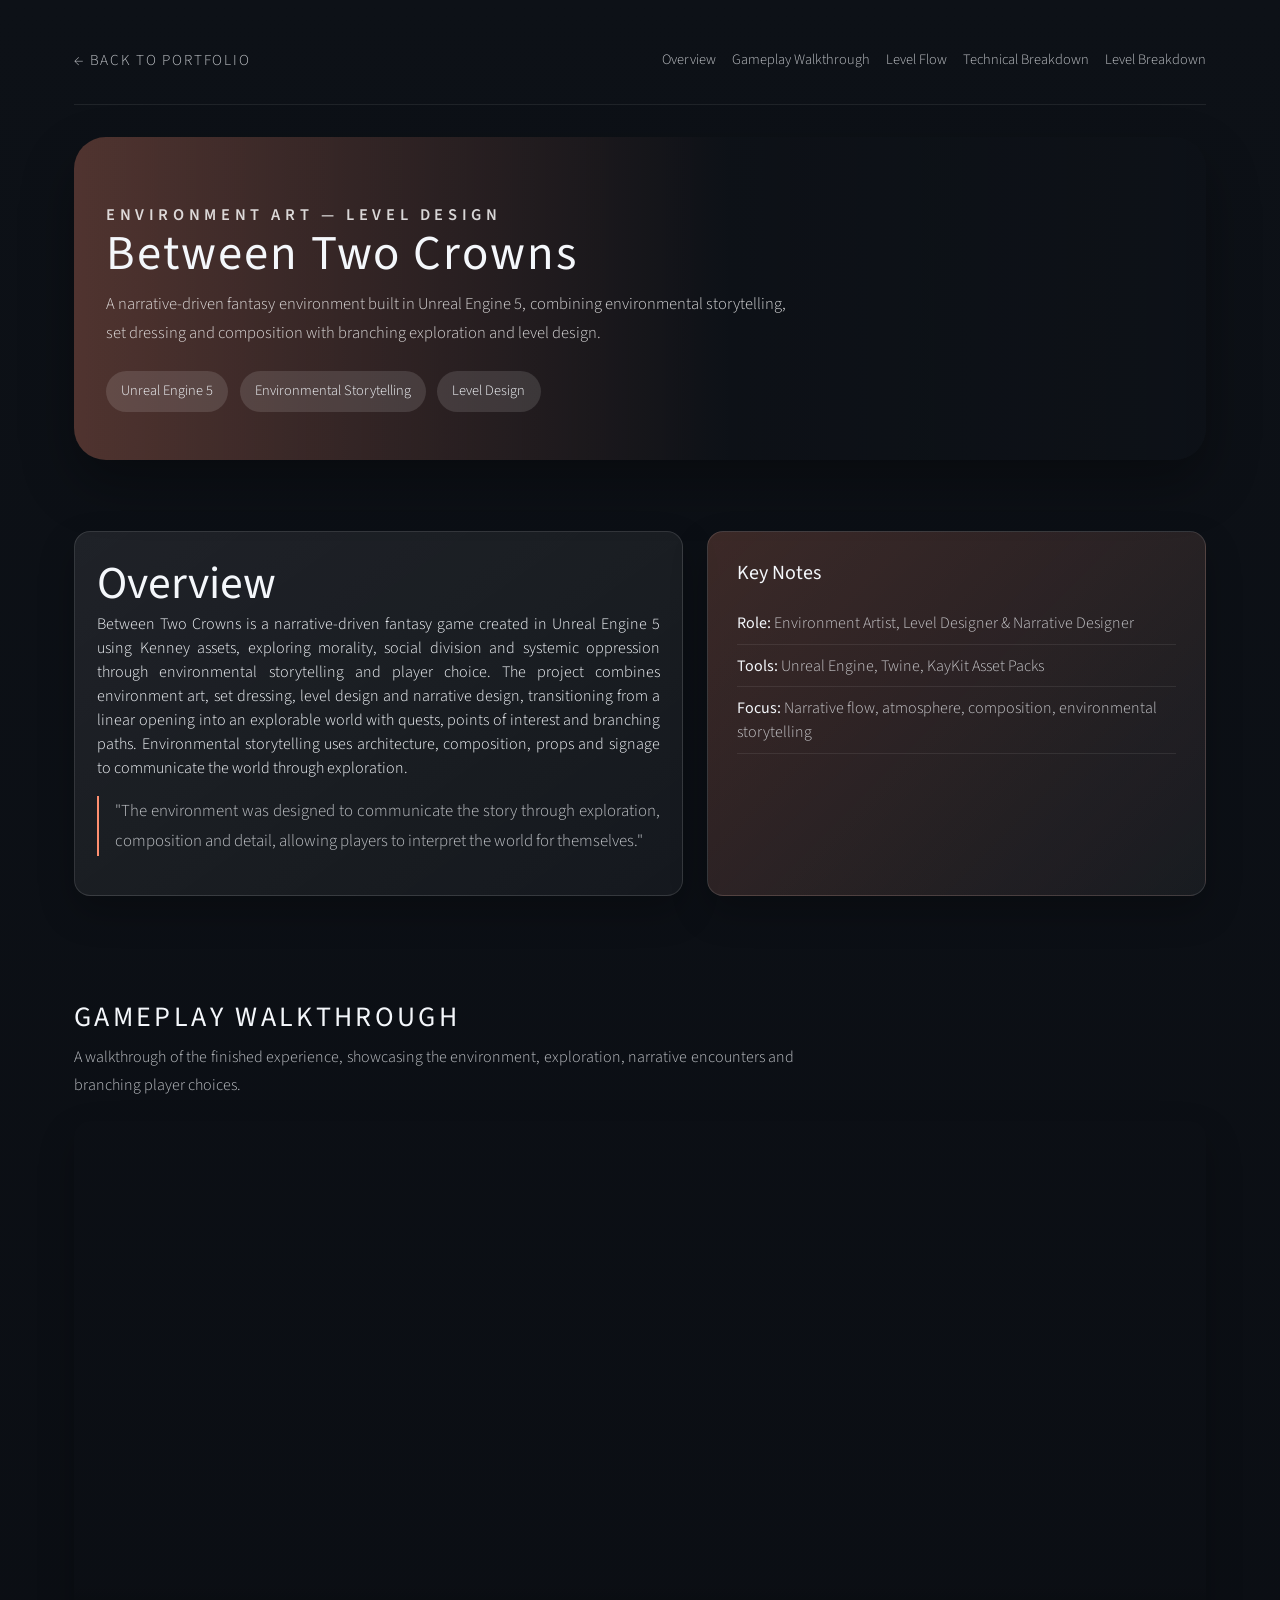
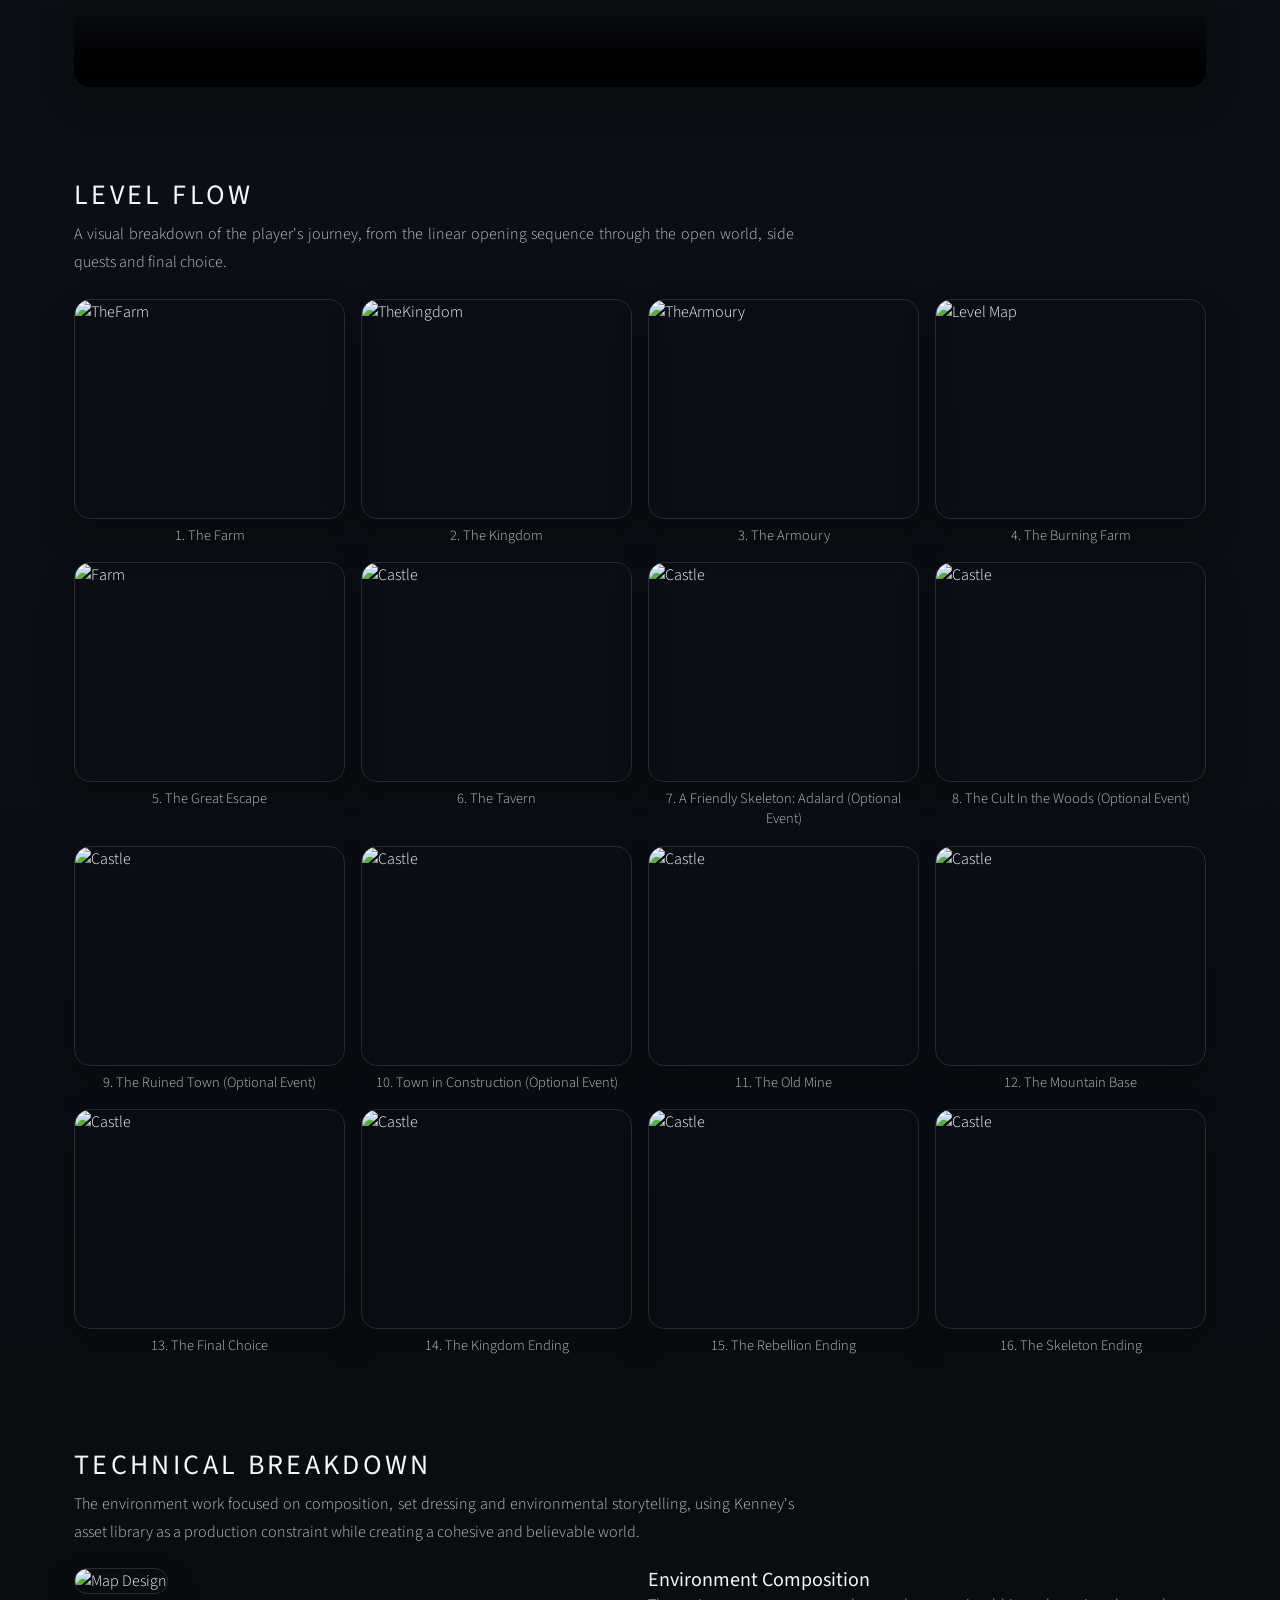
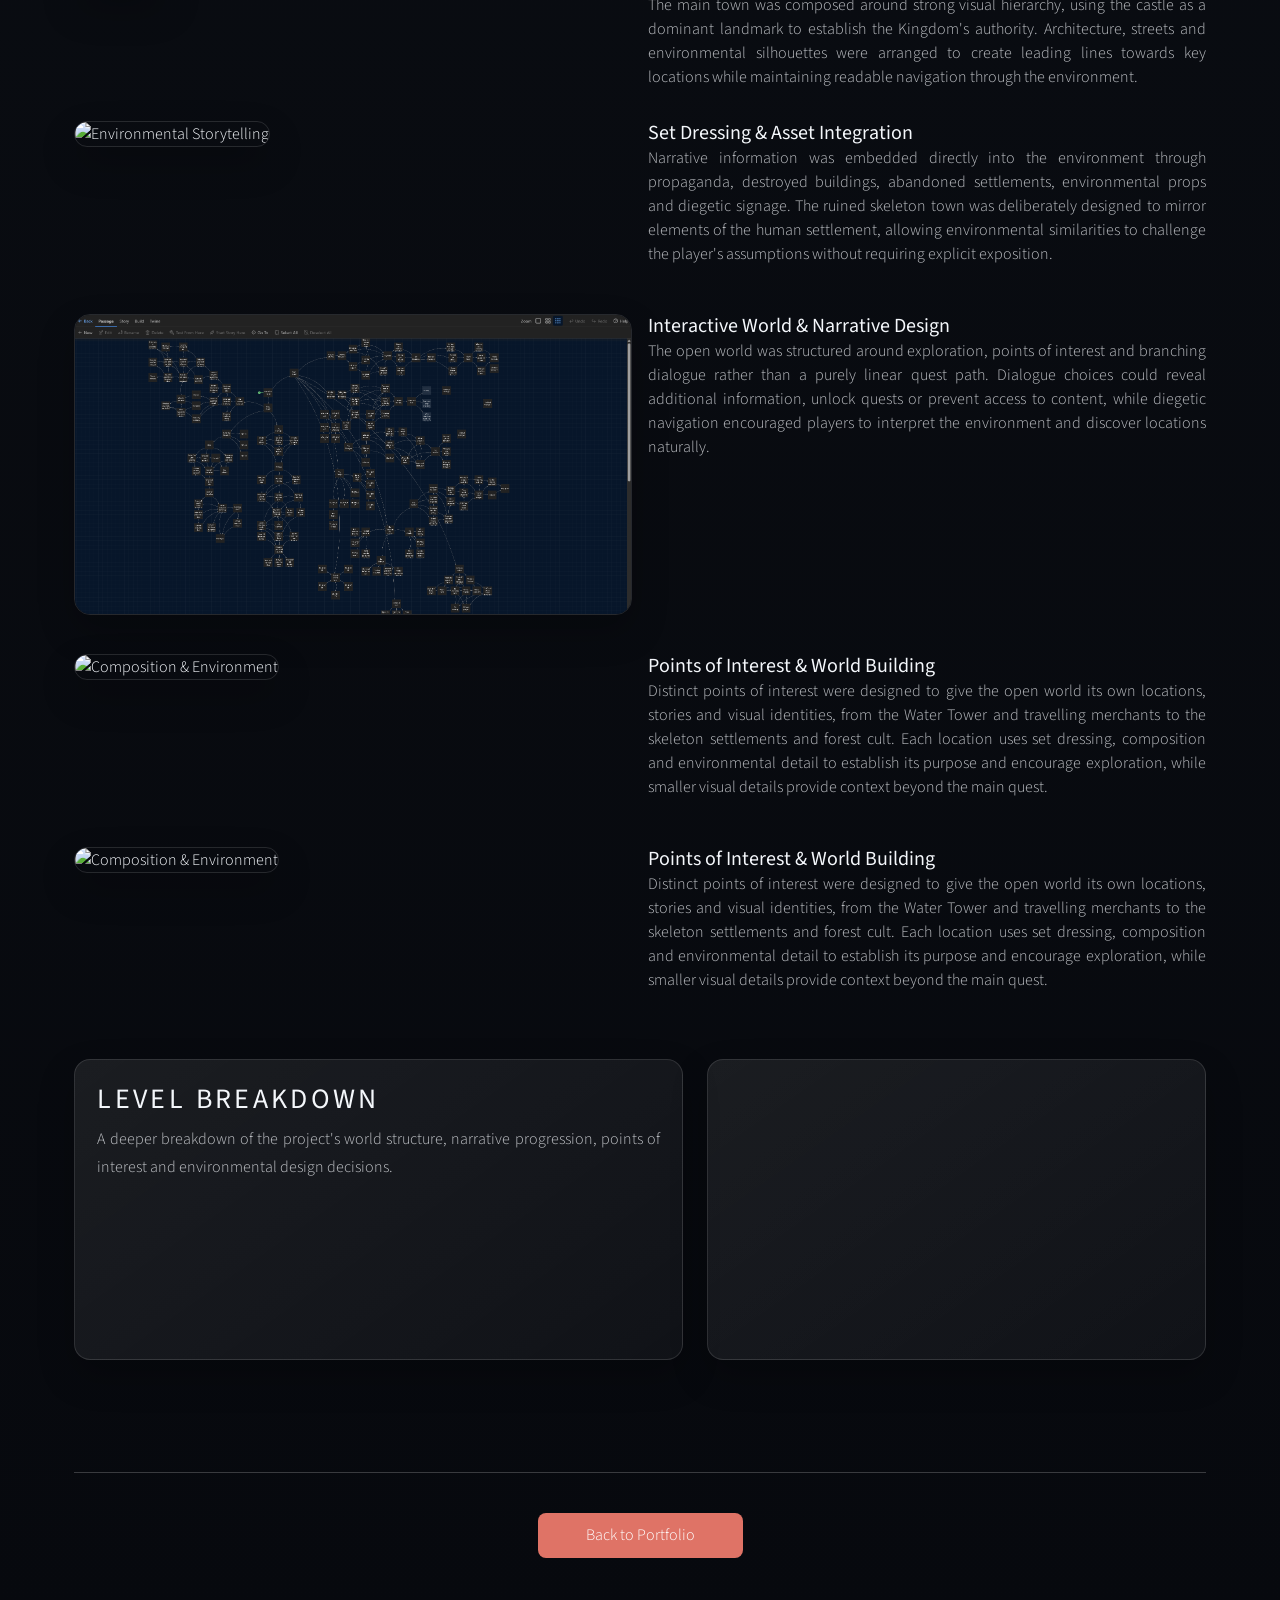
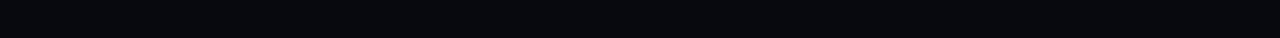
==== commit 3a1a7191: "between two crowns" ====
--- a/between-two-crowns.html
+++ b/between-two-crowns.html
@@ -22,7 +22,7 @@
 		</nav>
 
 		<header class="project-hero"
-			style="background-image: linear-gradient(90deg, rgba(255,143,112,0.28), rgba(13,17,23,0.84) 58%, rgba(13,17,23,0.98)), url('images/between-two-crowns/Castle.png');">
+			style="background-image: linear-gradient(90deg, rgba(255,143,112,0.28), rgba(13,17,23,0.84) 58%, rgba(13,17,23,0.98)), url('images/between-two-crowns/Main.png');">
 			<div class="project-hero__content">
 				<p class="project-hero__eyebrow">Environment Art — Level Design</p>
 				<h1>Between Two Crowns</h1>
@@ -83,42 +83,41 @@
 				</p>
 			</div>
 			<div class="project-gallery">
-				<img src="images/between-two-crowns/Tavern.png" alt="TheFarm" data-gallery-caption="1. The Farm"
+				<img src="images/between-two-crowns/TheFarm.png" alt="TheFarm" data-gallery-caption="1. The Farm"
 					data-lightbox-caption="The farm establishes the player's life under the Kingdom before the story begins." />
-				<img src="images/between-two-crowns/SkeletonFort.png" alt="TheKingdom"
+				<img src="images/between-two-crowns/TheKingdom.png" alt="TheKingdom"
 					data-gallery-caption="2. The Kingdom"
 					data-lightbox-caption="The town uses architecture and propaganda to establish the Kingdom's control." />
-				<img src="images/between-two-crowns/RuinedTown.png" alt="TheArmoury"
+				<img src="images/between-two-crowns/TheArmoury.png" alt="TheArmoury"
 					data-gallery-caption="3. The Armoury"
 					data-lightbox-caption="The armoury introduces the player's equipment and basic interactions within the world." />
-				<img src="images/between-two-crowns/Map.png" alt="Level Map" data-gallery-caption="4. The Burning Farm"
+				<img src="images/between-two-crowns/TheFire.png" alt="Level Map" data-gallery-caption="4. The Burning Farm"
 					data-lightbox-caption="The destroyed farm introduces the central mystery surrounding the player's missing son" />
-				<img src="images/between-two-crowns/Farm.png" alt="Farm" data-gallery-caption="5. The Escape"
+				<img src="images/between-two-crowns/TheEscape.png" alt="Farm" data-gallery-caption="5. The Great Escape"
 					data-lightbox-caption="The player uses environmental clues and a stolen helmet to escape into the open world." />
-				<img src="images/between-two-crowns/Castle.png" alt="Castle" data-gallery-caption="6. The Tavern"
+				<img src="images/between-two-crowns/TheTavern.png" alt="Castle" data-gallery-caption="6. The Tavern"
 					data-lightbox-caption="The tavern introduces the rebellion and provides an alternative perspective on the Kingdom." />
-				<img src="images/between-two-crowns/Castle.png" alt="Castle" data-gallery-caption="7. Adalard"
+				<img src="images/between-two-crowns/Adalard.png" alt="Castle" data-gallery-caption="7. A Friendly Skeleton: Adalard (Optional Event)"
 					data-lightbox-caption="Adalard challenges the player's assumptions about the skeletons through an unexpected encounter." />
-				<img src="images/between-two-crowns/Castle.png" alt="Castle"
-					data-gallery-caption="8. The Skeleton Settlement"
-					data-lightbox-caption="The ruined settlement reveals the consequences of the Kingdom's actions against the skeletons." />
-				<img src="images/between-two-crowns/Castle.png" alt="Castle" data-gallery-caption="9. The Water Tower"
-					data-lightbox-caption="The Water Tower provides an optional location that rewards exploration of the open world." />
-				<img src="images/between-two-crowns/Castle.png" alt="Castle" data-gallery-caption="10. The Pumpkin Cult"
+				<img src="images/between-two-crowns/CultInTheWoods.png" alt="Castle" data-gallery-caption="8. The Cult In the Woods (Optional Event)"
 					data-lightbox-caption="The isolated skeleton community provides a peaceful perspective on the wider conflict." />
-				<img src="images/between-two-crowns/Castle.png" alt="Castle" data-gallery-caption="11. The Mine"
+					<img src="images/between-two-crowns/DestroyedTown.png" alt="Castle"
+					data-gallery-caption="9. The Ruined Town (Optional Event)" data-lightbox-caption="The ruined settlement reveals the consequences of the Kingdom's actions against the skeletons." />
+				<img src="images/between-two-crowns/ConstructionTown.png" alt="Castle"
+					data-gallery-caption="10. Town in Construction (Optional Event)" data-lightbox-caption="The ruined settlement reveals the consequences of the Kingdom's actions against the skeletons." />
+				<img src="images/between-two-crowns/TheOldMine.png" alt="Castle" data-gallery-caption="11. The Old Mine"
 					data-lightbox-caption="The abandoned mine becomes a key exploration location within the main quest." />
-				<img src="images/between-two-crowns/Castle.png" alt="Castle" data-gallery-caption="12. The Mountain"
+				<img src="images/between-two-crowns/MountainBase.png" alt="Castle" data-gallery-caption="12. The Mountain Base"
 					data-lightbox-caption="The mountain leads the player towards their son and the final revelation." />
-				<img src="images/between-two-crowns/Castle.png" alt="Castle" data-gallery-caption="13. The Final Choice"
+				<img src="images/between-two-crowns/TheFinalChoice.png" alt="Castle" data-gallery-caption="13. The Final Choice"
 					data-lightbox-caption="The player's decision determines whether they support the Kingdom, rebellion or skeletons." />
-				<img src="images/between-two-crowns/Castle.png" alt="Castle"
+				<img src="images/between-two-crowns/TheKingdomEnding.png" alt="Castle"
 					data-gallery-caption="14. The Kingdom Ending"
 					data-lightbox-caption="Supporting the Kingdom rewards the player while revealing the consequences of their allegiance." />
-				<img src="images/between-two-crowns/Castle.png" alt="Castle"
+				<img src="images/between-two-crowns/TheRebellion.png" alt="Castle"
 					data-gallery-caption="15. The Rebellion Ending"
 					data-lightbox-caption="Joining the rebellion sees the player and their son helping plan the next revolution." />
-				<img src="images/between-two-crowns/Castle.png" alt="Castle"
+				<img src="images/between-two-crowns/SkeletonEnding.png" alt="Castle"
 					data-gallery-caption="16. The Skeleton Ending"
 					data-lightbox-caption="Siding with the skeletons leads to the destruction of the human Kingdom in an act of revenge." />
 
@@ -135,7 +134,7 @@
 
 			<div class="breakdown-list">
 				<div class="breakdown-item">
-					<div><img src="images/post-apocalyptic-rome/Map Design 2.png" alt="Map Design"></div>
+					<div><img src="images/between-two-crowns/Main.png" alt="Map Design"></div>
 					<div class="breakdown-text">
 						<h3>Environment Composition</h3>
 						<p>The main town was composed around strong visual hierarchy, using the castle as a dominant
@@ -149,7 +148,7 @@
 
 			<div class="breakdown-list">
 				<div class="breakdown-item">
-					<div><img src="images/post-apocalyptic-rome/EnvironmentalStorytelling.png"
+					<div><img src="images/between-two-crowns/SetDressing.png"
 							alt="Environmental Storytelling" /></div>
 					<div class="breakdown-text">
 						<h3>Set Dressing & Asset Integration</h3>
@@ -166,7 +165,7 @@
 
 				<div class="breakdown-list">
 					<div class="breakdown-item">
-						<div><img src="images/post-apocalyptic-rome/CompositionEnvironment.png"
+						<div><img src="images/between-two-crowns/Twine.png"
 								alt="Composition & Environment" /></div>
 						<div class="breakdown-text">
 							<h3>Interactive World & Narrative Design</h3>
@@ -181,7 +180,23 @@
 
 					<div class="breakdown-list">
 						<div class="breakdown-item">
-							<div><img src="images/post-apocalyptic-rome/CompositionEnvironment.png"
+							<div><img src="images/between-two-crowns/WaterTower.png"
+									alt="Composition & Environment" /></div>
+							<div class="breakdown-text">
+								<h3>Points of Interest & World Building</h3>
+								<p>Distinct points of interest were designed to give the open world its own locations,
+									stories and visual identities, from the Water Tower and travelling merchants to the
+									skeleton settlements and forest cult.
+
+									Each location uses set dressing, composition and environmental detail to establish
+									its purpose and encourage exploration, while smaller visual details provide context
+									beyond the main quest.</p>
+							</div>
+						</div>
+
+						<div class="breakdown-list">
+						<div class="breakdown-item">
+							<div><img src="images/between-two-crowns/Map.png"
 									alt="Composition & Environment" /></div>
 							<div class="breakdown-text">
 								<h3>Points of Interest & World Building</h3>
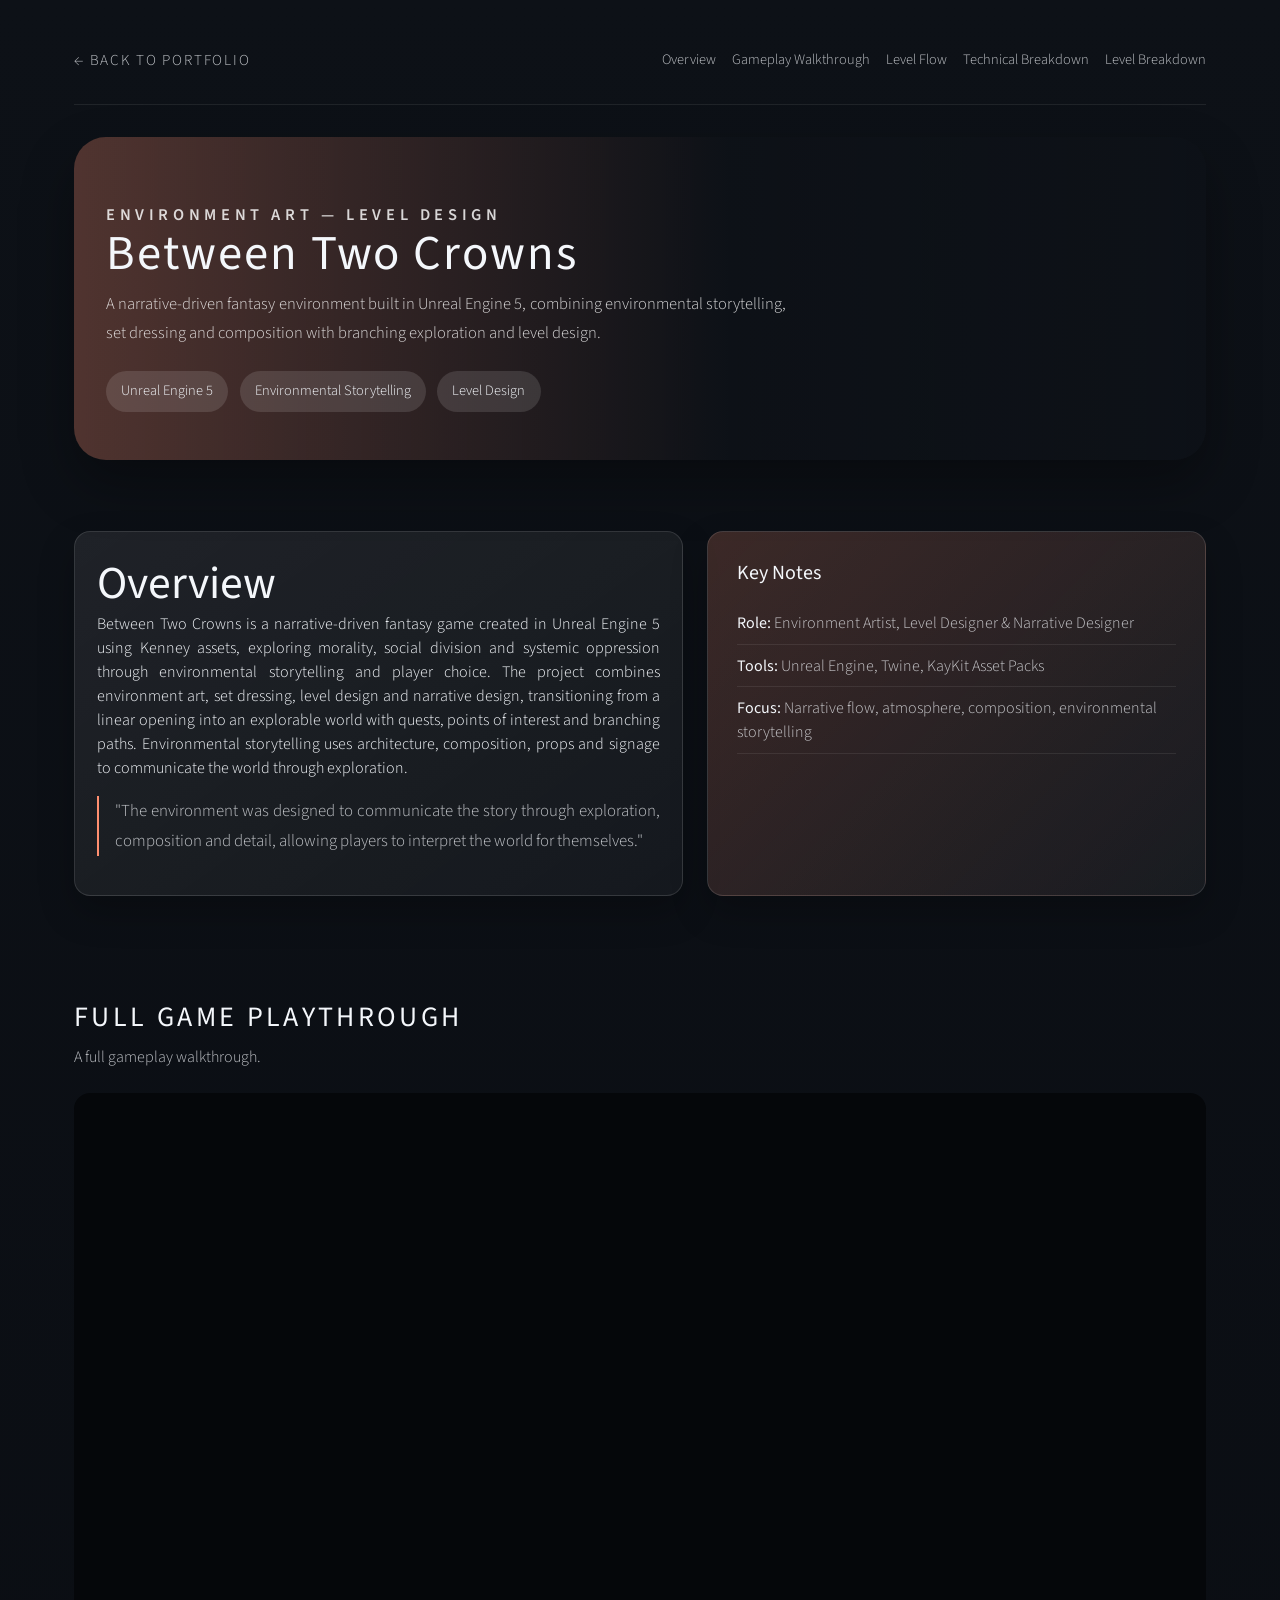
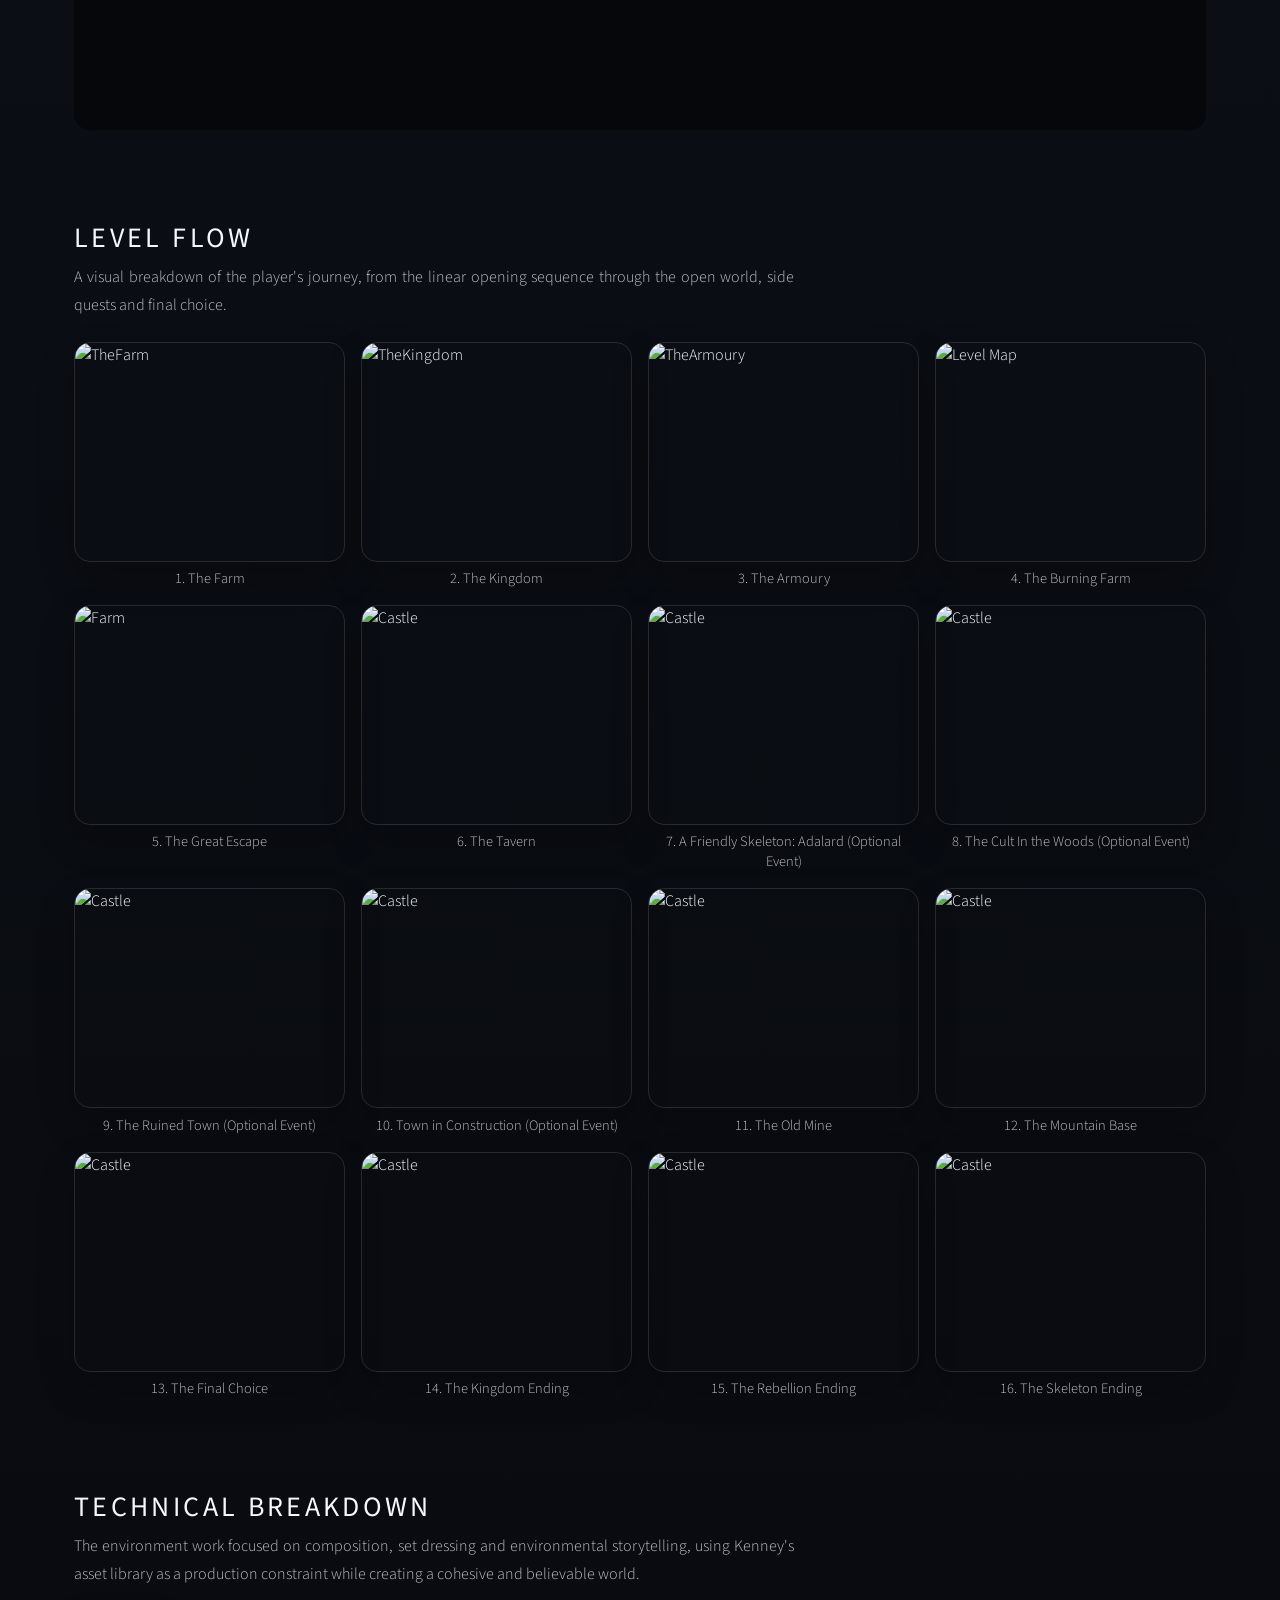
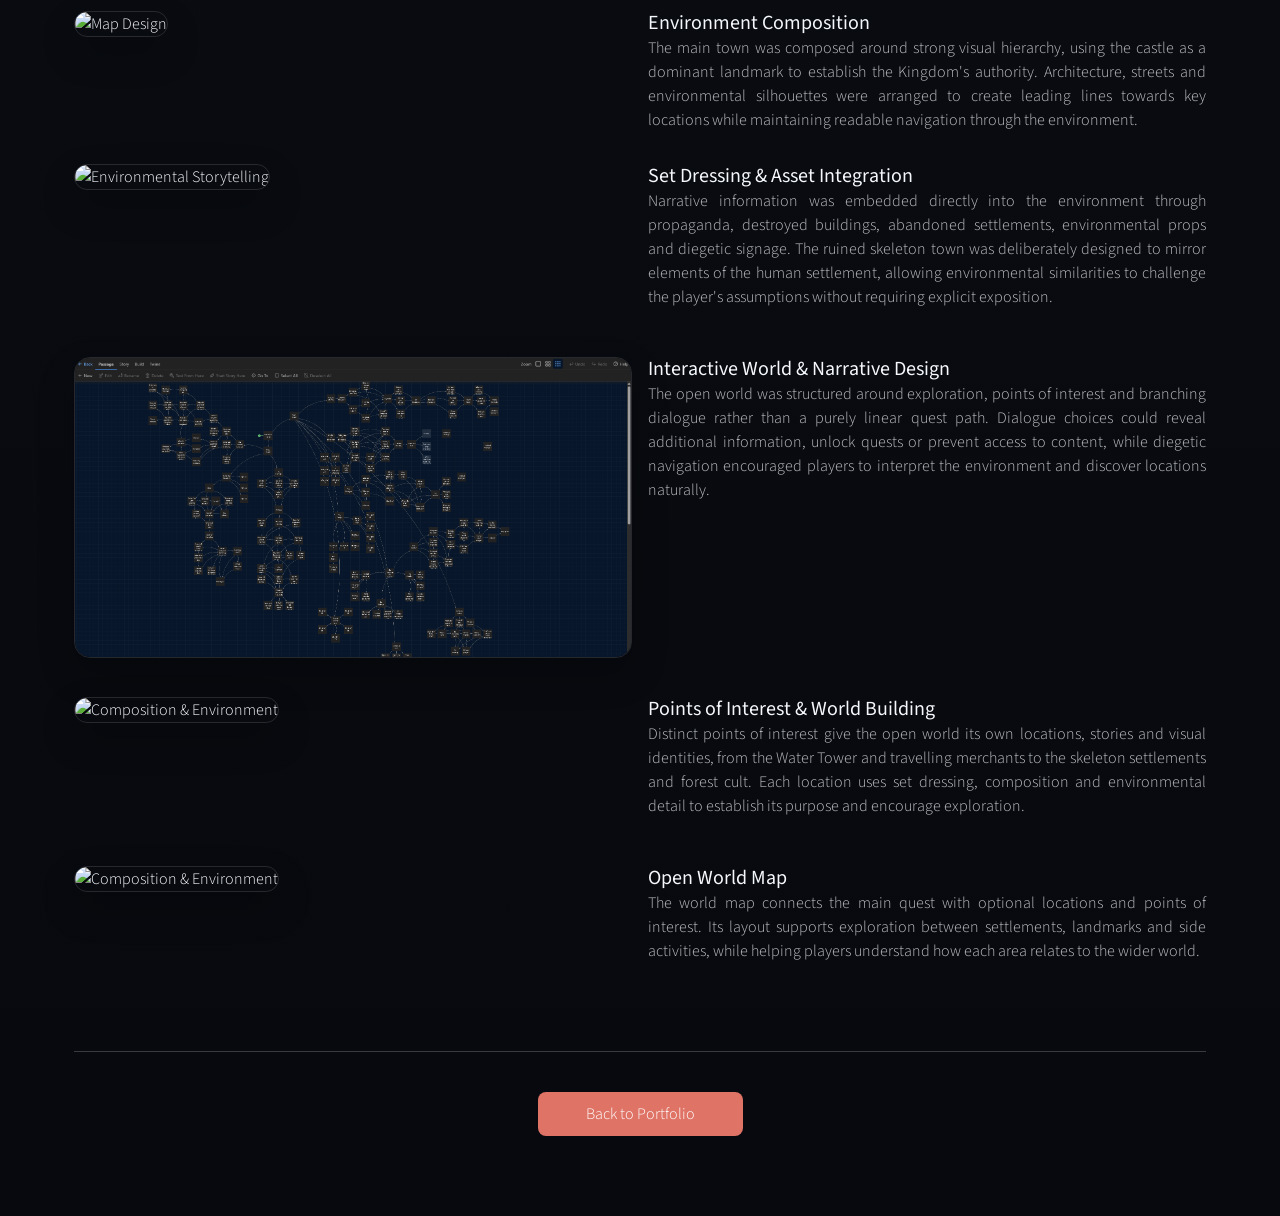
==== commit ed9356d3: "Updated" ====
--- a/between-two-crowns.html
+++ b/between-two-crowns.html
@@ -66,13 +66,18 @@
 				</div>
 		</section>
 
-		<section id="gameplay" class="project-section cinematic-video" data-cinematic-video="images/WIP/TestVideo.mp4">
+		<section id="cinematic-video" class="project-section cinematic-video">
 			<div class="project-section__header">
-				<h2>Gameplay Walkthrough</h2>
-				<p>A walkthrough of the finished experience, showcasing the environment, exploration, narrative
-					encounters and branching player choices.</p>
-			</div>
-			<video class="project-video" controls data-autoplay="true" data-volume="0.2" playsinline loop src="images/WIP/TestVideo.mp4" poster="images/WIP/TestVideo.mp4"></video>
+				<h2>Full Game Playthrough</h2>
+				<p>A full gameplay walkthrough.</p>
+			</div>
+			<div class="project-video-frame">
+				<iframe
+					src="https://www.youtube.com/embed/j8ZU0wkTEyM?si=YsuetyJRQTiDGnXC"
+					title="The Office - 1970s Detective Interior walkthrough"
+					allow="accelerometer; autoplay; clipboard-write; encrypted-media; gyroscope; picture-in-picture; web-share"
+					referrerpolicy="strict-origin-when-cross-origin" allowfullscreen></iframe>
+			</div>
 		</section>
 
 		<section id="gallery" class="project-section project-gallery--fullwidth">
@@ -183,14 +188,11 @@
 							<div><img src="images/between-two-crowns/WaterTower.png"
 									alt="Composition & Environment" /></div>
 							<div class="breakdown-text">
-								<h3>Points of Interest & World Building</h3>
-								<p>Distinct points of interest were designed to give the open world its own locations,
-									stories and visual identities, from the Water Tower and travelling merchants to the
-									skeleton settlements and forest cult.
-
-									Each location uses set dressing, composition and environmental detail to establish
-									its purpose and encourage exploration, while smaller visual details provide context
-									beyond the main quest.</p>
+								<h3>Points of Interest &amp; World Building</h3>
+								<p>Distinct points of interest give the open world its own locations, stories and
+									visual identities, from the Water Tower and travelling merchants to the skeleton
+									settlements and forest cult. Each location uses set dressing, composition and
+									environmental detail to establish its purpose and encourage exploration.</p>
 							</div>
 						</div>
 
@@ -199,18 +201,15 @@
 							<div><img src="images/between-two-crowns/Map.png"
 									alt="Composition & Environment" /></div>
 							<div class="breakdown-text">
-								<h3>Points of Interest & World Building</h3>
-								<p>Distinct points of interest were designed to give the open world its own locations,
-									stories and visual identities, from the Water Tower and travelling merchants to the
-									skeleton settlements and forest cult.
-
-									Each location uses set dressing, composition and environmental detail to establish
-									its purpose and encourage exploration, while smaller visual details provide context
-									beyond the main quest.</p>
+								<h3>Open World Map</h3>
+								<p>The world map connects the main quest with optional locations and points of
+									interest. Its layout supports exploration between settlements, landmarks and
+									side activities, while helping players understand how each area relates to the
+									wider world.</p>
 							</div>
 						</div>
 
-						<section id="level-breakdown" class="project-section project-gallery--fullwidth">
+						<!-- <section id="level-breakdown" class="project-section project-gallery--fullwidth">
 							<div class="project-grid">
 								<div class="project-card">
 									<div class="project-section__header">
@@ -228,7 +227,7 @@
 									</div>
 								</div>
 							</div>
-						</section>
+						</section> -->
 					</div>
 
 					<!-- Scripts -->
--- a/assets/css/main.css
+++ b/assets/css/main.css
@@ -1452,9 +1452,10 @@
 
 #showreel iframe {
   width: 100%;
-  min-height: 420px;
+  height: 100%;
+  min-height: 0;
   border: 0;
-  border-radius: 1rem;
+  border-radius: var(--radius-md);
   box-shadow: 0 12px 30px rgba(0, 0, 0, 0.2); }
 
 #footer {
@@ -2799,8 +2800,91 @@
     width: min(100%, 1200px);
     aspect-ratio: 16 / 9;
     margin: 0 auto;
-  }
-  .project-video-frame iframe { width: 100%; height: 100%; border: 0; border-radius: var(--radius-md); }
+    overflow: hidden;
+    border-radius: var(--radius-md);
+    background: #05070a;
+  }
+  .project-video-frame iframe { display: block; position: absolute; inset: 0; width: 100%; height: 100%; border: 0; border-radius: inherit; }
+  .project-video-frame > .project-video {
+    position: absolute;
+    inset: 0;
+    width: 100%;
+    height: 100%;
+    max-height: none;
+    margin: 0;
+    object-fit: cover;
+    border-radius: inherit;
+  }
+  .cinematic-video > .project-video {
+    width: min(100%, 1200px);
+    height: auto;
+    aspect-ratio: 16 / 9;
+    max-height: none;
+    object-fit: cover;
+  }
+  .project-image-carousel {
+    width: 100%;
+  }
+  .project-image-carousel__featured {
+    width: min(100%, 1200px);
+    aspect-ratio: 16 / 9;
+    margin: 0 auto;
+    overflow: hidden;
+    border: 1px solid var(--color-border);
+    border-radius: var(--radius-md);
+    background: #05070a;
+    box-shadow: var(--shadow-md);
+  }
+  .project-image-carousel__featured img {
+    display: block;
+    width: 100%;
+    height: 100%;
+    object-fit: contain;
+  }
+  .project-image-carousel__thumbnails {
+    display: grid;
+    grid-template-columns: repeat(4, minmax(0, 1fr));
+    gap: 0.8rem;
+    width: min(100%, 1200px);
+    margin: 0.8rem auto 0;
+  }
+  .project-image-carousel__thumbnail {
+    display: block;
+    width: 100%;
+    height: auto;
+    aspect-ratio: 16 / 9;
+    padding: 0;
+    overflow: hidden;
+    border: 1px solid var(--color-border);
+    border-radius: 0.55rem;
+    background: #05070a;
+    opacity: 0.68;
+    cursor: pointer;
+    transition: opacity 0.2s ease, border-color 0.2s ease, transform 0.2s ease;
+  }
+  .project-image-carousel__thumbnail img {
+    display: block;
+    width: 100%;
+    height: 100%;
+    object-fit: cover;
+  }
+  .project-image-carousel__thumbnail:hover,
+  .project-image-carousel__thumbnail:focus-visible {
+    opacity: 1;
+    transform: translateY(-2px);
+  }
+  .project-image-carousel__thumbnail.is-active {
+    display: none;
+    opacity: 1;
+    border-color: var(--color-accent);
+    box-shadow: 0 0 0 1px var(--color-accent);
+  }
+  @media (prefers-reduced-motion: reduce) {
+    .project-image-carousel__thumbnail { transition: none; }
+  }
+  @media screen and (max-width: 600px) {
+    .project-image-carousel__thumbnails { gap: 0.45rem; }
+  }
   .sketchfab-credit { text-align: center; font-size: 0.8rem; color: var(--color-text-muted); margin: 0.6rem 0 0; }
   .project-gallery--links .prop-tile { position: relative; display: block; overflow: hidden; border: 0; border-radius: var(--radius-md); }
   .project-gallery--links .prop-tile img { display: block; }
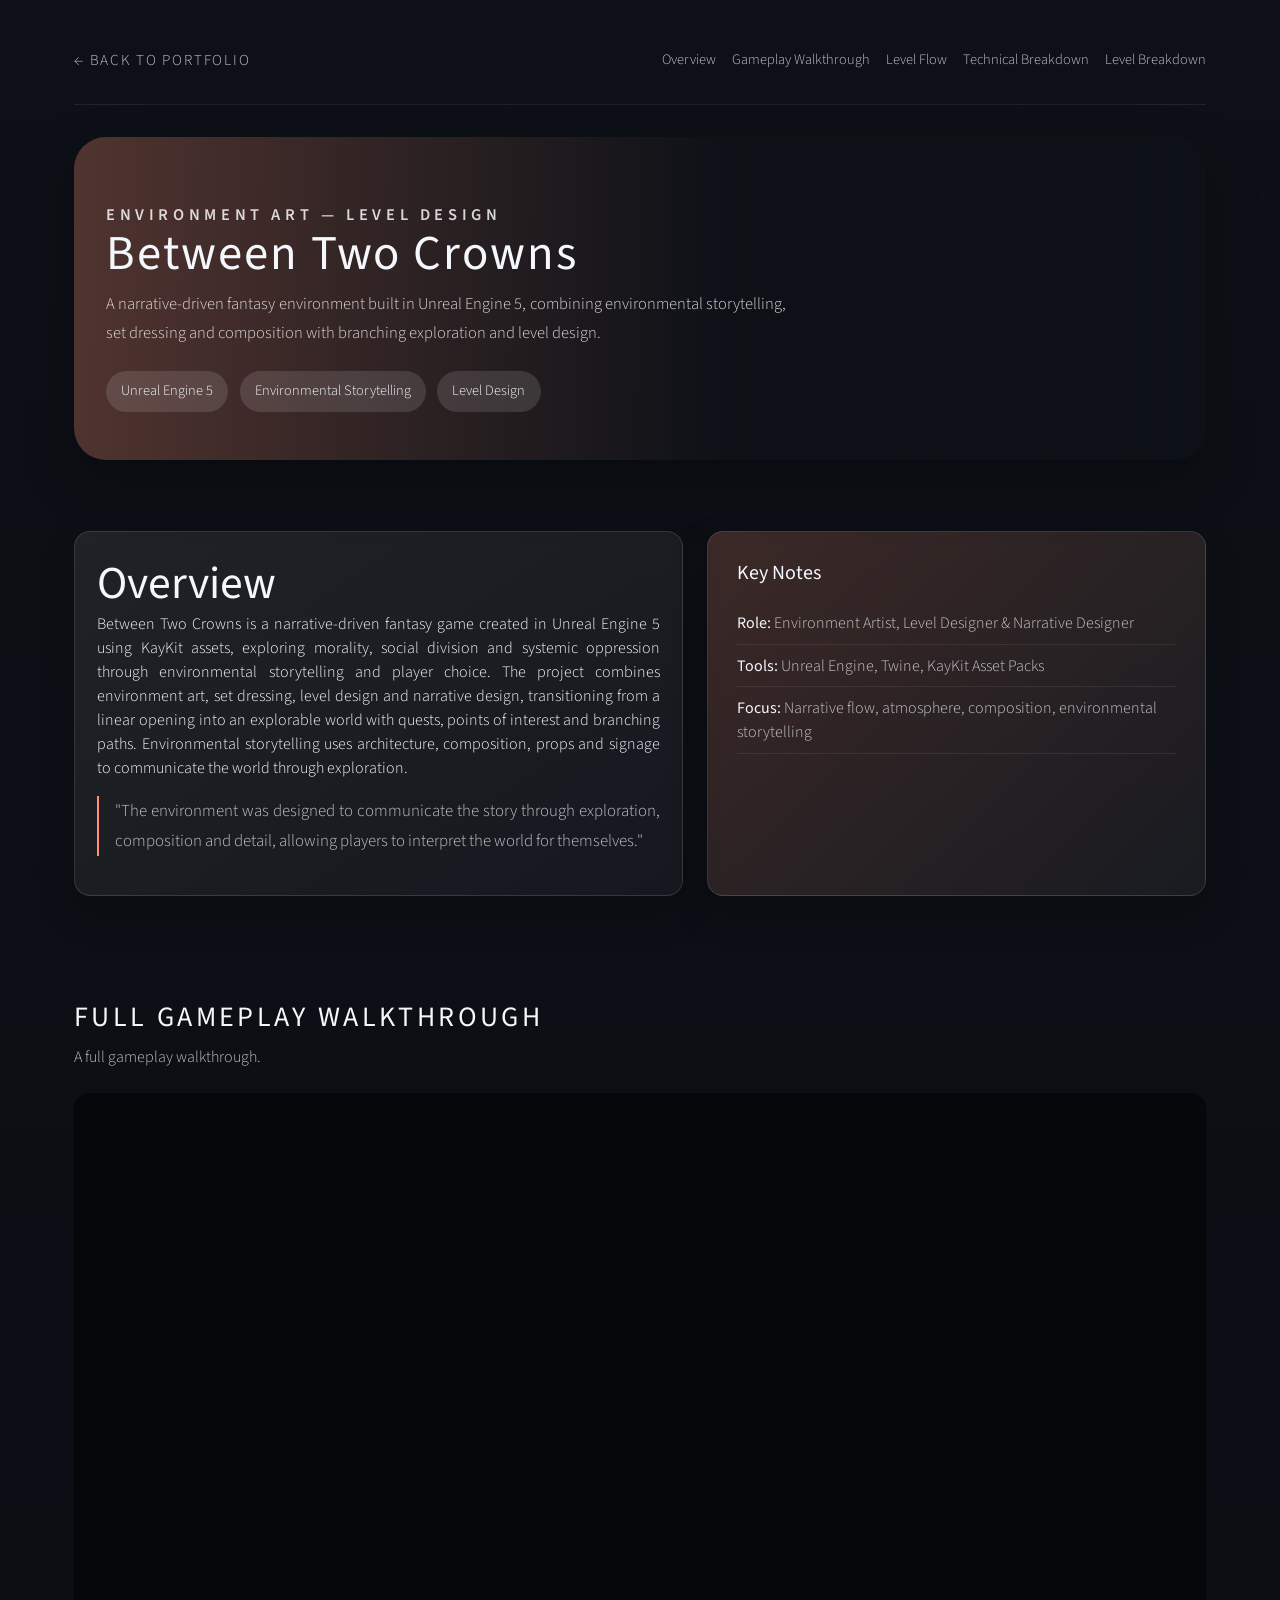
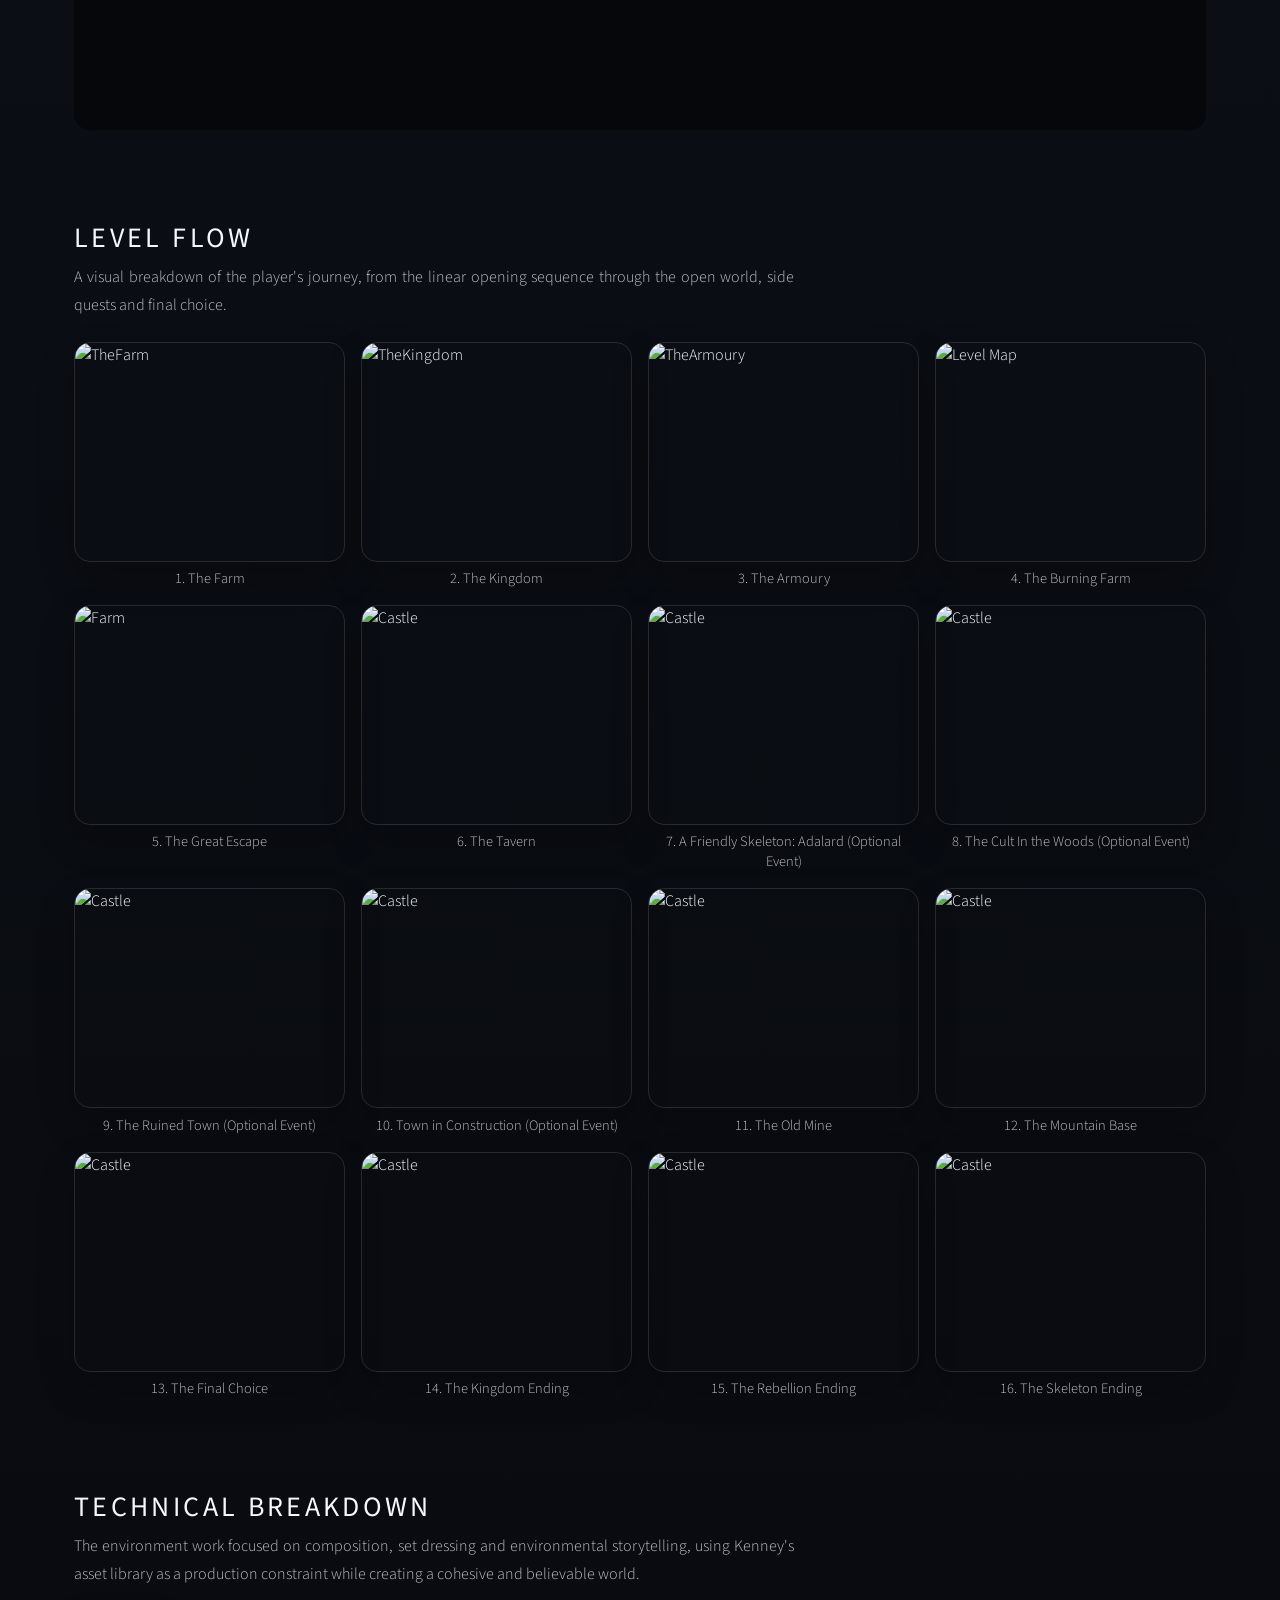
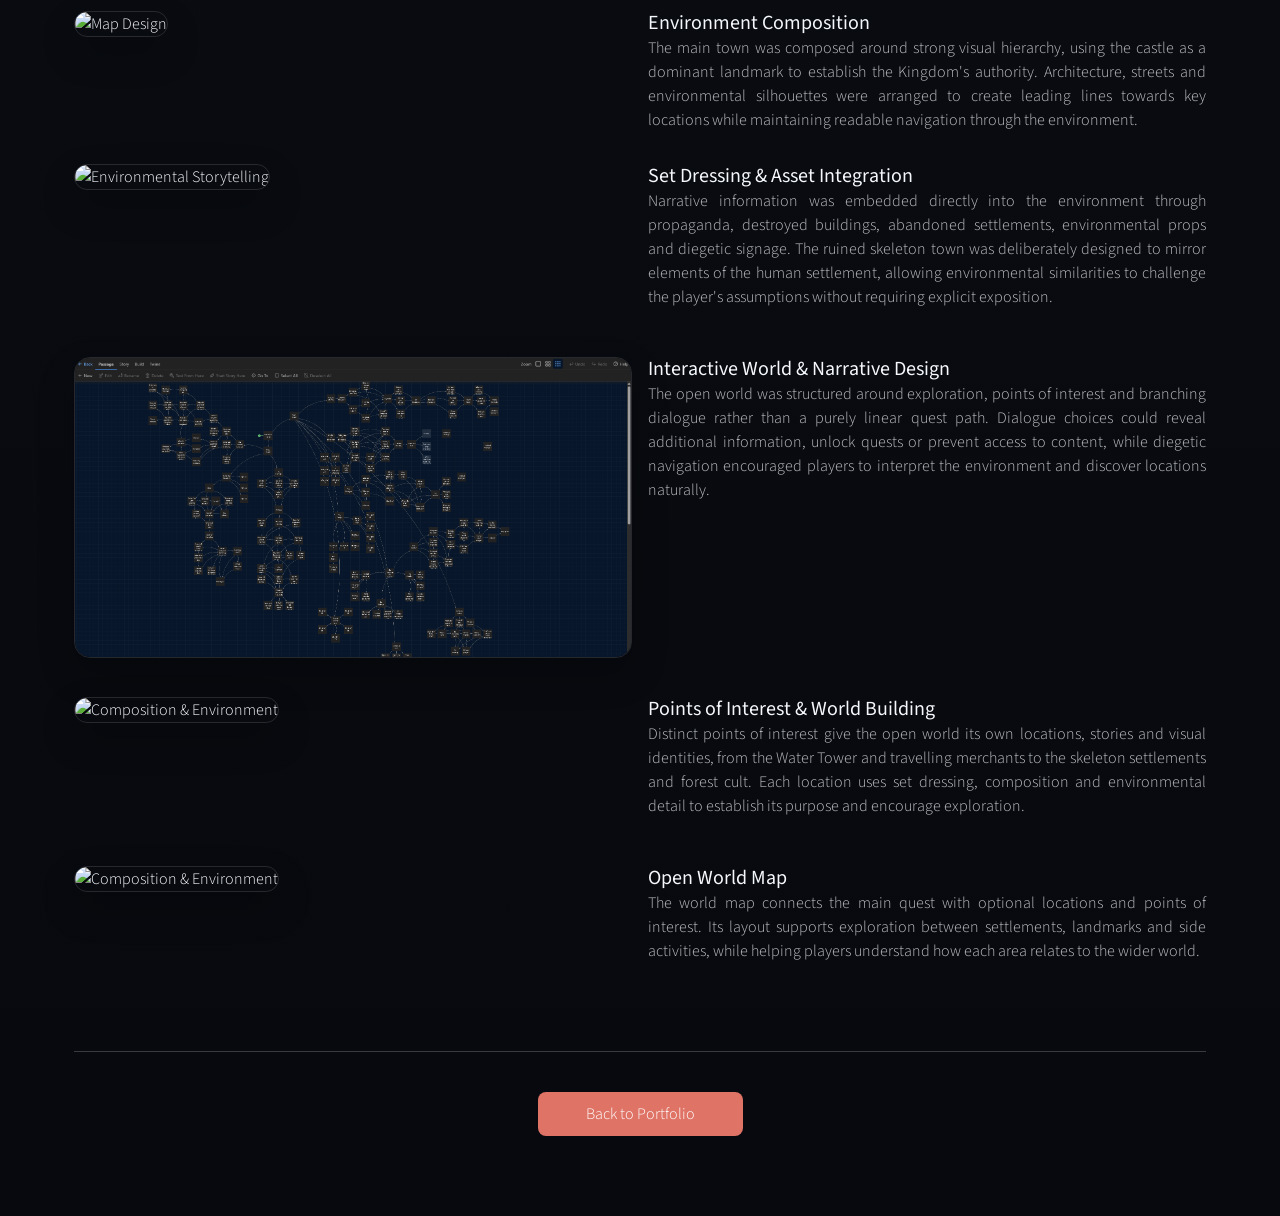
==== commit bd907320: "Final Update" ====
--- a/between-two-crowns.html
+++ b/between-two-crowns.html
@@ -40,7 +40,7 @@
 			<div class="project-grid">
 				<div class="project-card">
 					<h2>Overview</h2>
-					<p>Between Two Crowns is a narrative-driven fantasy game created in Unreal Engine 5 using Kenney
+					<p>Between Two Crowns is a narrative-driven fantasy game created in Unreal Engine 5 using KayKit
 						assets, exploring morality, social division and systemic oppression through environmental
 						storytelling and player choice.
 
@@ -68,16 +68,16 @@
 
 		<section id="cinematic-video" class="project-section cinematic-video">
 			<div class="project-section__header">
-				<h2>Full Game Playthrough</h2>
+				<h2>Full Gameplay walkthrough</h2>
 				<p>A full gameplay walkthrough.</p>
 			</div>
 			<div class="project-video-frame">
-				<iframe
-					src="https://www.youtube.com/embed/j8ZU0wkTEyM?si=YsuetyJRQTiDGnXC"
-					title="The Office - 1970s Detective Interior walkthrough"
+				<iframe src="https://www.youtube.com/embed/UyMQXswCPDY?si=sYsQp91lSqHwkf4e" title="YouTube video player"
+					frameborder="0"
 					allow="accelerometer; autoplay; clipboard-write; encrypted-media; gyroscope; picture-in-picture; web-share"
 					referrerpolicy="strict-origin-when-cross-origin" allowfullscreen></iframe>
 			</div>
+
 		</section>
 
 		<section id="gallery" class="project-section project-gallery--fullwidth">
@@ -96,25 +96,32 @@
 				<img src="images/between-two-crowns/TheArmoury.png" alt="TheArmoury"
 					data-gallery-caption="3. The Armoury"
 					data-lightbox-caption="The armoury introduces the player's equipment and basic interactions within the world." />
-				<img src="images/between-two-crowns/TheFire.png" alt="Level Map" data-gallery-caption="4. The Burning Farm"
+				<img src="images/between-two-crowns/TheFire.png" alt="Level Map"
+					data-gallery-caption="4. The Burning Farm"
 					data-lightbox-caption="The destroyed farm introduces the central mystery surrounding the player's missing son" />
 				<img src="images/between-two-crowns/TheEscape.png" alt="Farm" data-gallery-caption="5. The Great Escape"
 					data-lightbox-caption="The player uses environmental clues and a stolen helmet to escape into the open world." />
 				<img src="images/between-two-crowns/TheTavern.png" alt="Castle" data-gallery-caption="6. The Tavern"
 					data-lightbox-caption="The tavern introduces the rebellion and provides an alternative perspective on the Kingdom." />
-				<img src="images/between-two-crowns/Adalard.png" alt="Castle" data-gallery-caption="7. A Friendly Skeleton: Adalard (Optional Event)"
+				<img src="images/between-two-crowns/Adalard.png" alt="Castle"
+					data-gallery-caption="7. A Friendly Skeleton: Adalard (Optional Event)"
 					data-lightbox-caption="Adalard challenges the player's assumptions about the skeletons through an unexpected encounter." />
-				<img src="images/between-two-crowns/CultInTheWoods.png" alt="Castle" data-gallery-caption="8. The Cult In the Woods (Optional Event)"
+				<img src="images/between-two-crowns/CultInTheWoods.png" alt="Castle"
+					data-gallery-caption="8. The Cult In the Woods (Optional Event)"
 					data-lightbox-caption="The isolated skeleton community provides a peaceful perspective on the wider conflict." />
-					<img src="images/between-two-crowns/DestroyedTown.png" alt="Castle"
-					data-gallery-caption="9. The Ruined Town (Optional Event)" data-lightbox-caption="The ruined settlement reveals the consequences of the Kingdom's actions against the skeletons." />
+				<img src="images/between-two-crowns/DestroyedTown.png" alt="Castle"
+					data-gallery-caption="9. The Ruined Town (Optional Event)"
+					data-lightbox-caption="The ruined settlement reveals the consequences of the Kingdom's actions against the skeletons." />
 				<img src="images/between-two-crowns/ConstructionTown.png" alt="Castle"
-					data-gallery-caption="10. Town in Construction (Optional Event)" data-lightbox-caption="The ruined settlement reveals the consequences of the Kingdom's actions against the skeletons." />
+					data-gallery-caption="10. Town in Construction (Optional Event)"
+					data-lightbox-caption="The ruined settlement reveals the consequences of the Kingdom's actions against the skeletons." />
 				<img src="images/between-two-crowns/TheOldMine.png" alt="Castle" data-gallery-caption="11. The Old Mine"
 					data-lightbox-caption="The abandoned mine becomes a key exploration location within the main quest." />
-				<img src="images/between-two-crowns/MountainBase.png" alt="Castle" data-gallery-caption="12. The Mountain Base"
+				<img src="images/between-two-crowns/MountainBase.png" alt="Castle"
+					data-gallery-caption="12. The Mountain Base"
 					data-lightbox-caption="The mountain leads the player towards their son and the final revelation." />
-				<img src="images/between-two-crowns/TheFinalChoice.png" alt="Castle" data-gallery-caption="13. The Final Choice"
+				<img src="images/between-two-crowns/TheFinalChoice.png" alt="Castle"
+					data-gallery-caption="13. The Final Choice"
 					data-lightbox-caption="The player's decision determines whether they support the Kingdom, rebellion or skeletons." />
 				<img src="images/between-two-crowns/TheKingdomEnding.png" alt="Castle"
 					data-gallery-caption="14. The Kingdom Ending"
@@ -153,8 +160,7 @@
 
 			<div class="breakdown-list">
 				<div class="breakdown-item">
-					<div><img src="images/between-two-crowns/SetDressing.png"
-							alt="Environmental Storytelling" /></div>
+					<div><img src="images/between-two-crowns/SetDressing.png" alt="Environmental Storytelling" /></div>
 					<div class="breakdown-text">
 						<h3>Set Dressing & Asset Integration</h3>
 						<p>Narrative information was embedded directly into the environment through propaganda,
@@ -170,8 +176,7 @@
 
 				<div class="breakdown-list">
 					<div class="breakdown-item">
-						<div><img src="images/between-two-crowns/Twine.png"
-								alt="Composition & Environment" /></div>
+						<div><img src="images/between-two-crowns/Twine.png" alt="Composition & Environment" /></div>
 						<div class="breakdown-text">
 							<h3>Interactive World & Narrative Design</h3>
 							<p>The open world was structured around exploration, points of interest and branching
@@ -185,8 +190,8 @@
 
 					<div class="breakdown-list">
 						<div class="breakdown-item">
-							<div><img src="images/between-two-crowns/WaterTower.png"
-									alt="Composition & Environment" /></div>
+							<div><img src="images/between-two-crowns/WaterTower.png" alt="Composition & Environment" />
+							</div>
 							<div class="breakdown-text">
 								<h3>Points of Interest &amp; World Building</h3>
 								<p>Distinct points of interest give the open world its own locations, stories and
@@ -197,19 +202,19 @@
 						</div>
 
 						<div class="breakdown-list">
-						<div class="breakdown-item">
-							<div><img src="images/between-two-crowns/Map.png"
-									alt="Composition & Environment" /></div>
-							<div class="breakdown-text">
-								<h3>Open World Map</h3>
-								<p>The world map connects the main quest with optional locations and points of
-									interest. Its layout supports exploration between settlements, landmarks and
-									side activities, while helping players understand how each area relates to the
-									wider world.</p>
-							</div>
-						</div>
-
-						<!-- <section id="level-breakdown" class="project-section project-gallery--fullwidth">
+							<div class="breakdown-item">
+								<div><img src="images/between-two-crowns/Map.png" alt="Composition & Environment" />
+								</div>
+								<div class="breakdown-text">
+									<h3>Open World Map</h3>
+									<p>The world map connects the main quest with optional locations and points of
+										interest. Its layout supports exploration between settlements, landmarks and
+										side activities, while helping players understand how each area relates to the
+										wider world.</p>
+								</div>
+							</div>
+
+							<!-- <section id="level-breakdown" class="project-section project-gallery--fullwidth">
 							<div class="project-grid">
 								<div class="project-card">
 									<div class="project-section__header">
@@ -228,17 +233,17 @@
 								</div>
 							</div>
 						</section> -->
-					</div>
-
-					<!-- Scripts -->
-					<script src="assets/js/jquery.min.js"></script>
-					<script src="assets/js/jquery.dropotron.min.js"></script>
-					<script src="assets/js/jquery.scrolly.min.js"></script>
-					<script src="assets/js/jquery.scrollex.min.js"></script>
-					<script src="assets/js/browser.min.js"></script>
-					<script src="assets/js/breakpoints.min.js"></script>
-					<script src="assets/js/util.js"></script>
-					<script src="assets/js/main.js"></script>
+						</div>
+
+						<!-- Scripts -->
+						<script src="assets/js/jquery.min.js"></script>
+						<script src="assets/js/jquery.dropotron.min.js"></script>
+						<script src="assets/js/jquery.scrolly.min.js"></script>
+						<script src="assets/js/jquery.scrollex.min.js"></script>
+						<script src="assets/js/browser.min.js"></script>
+						<script src="assets/js/breakpoints.min.js"></script>
+						<script src="assets/js/util.js"></script>
+						<script src="assets/js/main.js"></script>
 
 </body>
 
--- a/assets/css/main.css
+++ b/assets/css/main.css
@@ -2119,7 +2119,11 @@
   .portfolio-showcase__intro {
     max-width: 760px;
     margin: 0 auto 2rem;
+    display: flex;
+    flex-direction: column;
+    align-items: center;
     text-align: center; }
+    .portfolio-showcase__intro h2 { width: 100%; text-align: center; }
     .portfolio-showcase__intro h2 {
       font-size: 2.1em;
       letter-spacing: 0.18em;
@@ -2822,6 +2826,14 @@
     max-height: none;
     object-fit: cover;
   }
+  #cinematic-video > .reveal-trailer-video {
+    width: min(100%, 720px, calc(78vh * 9 / 16));
+    max-width: 100%;
+    height: auto;
+    max-height: 78vh;
+    aspect-ratio: 9 / 16;
+    object-fit: contain;
+  }
   .project-image-carousel {
     width: 100%;
   }
